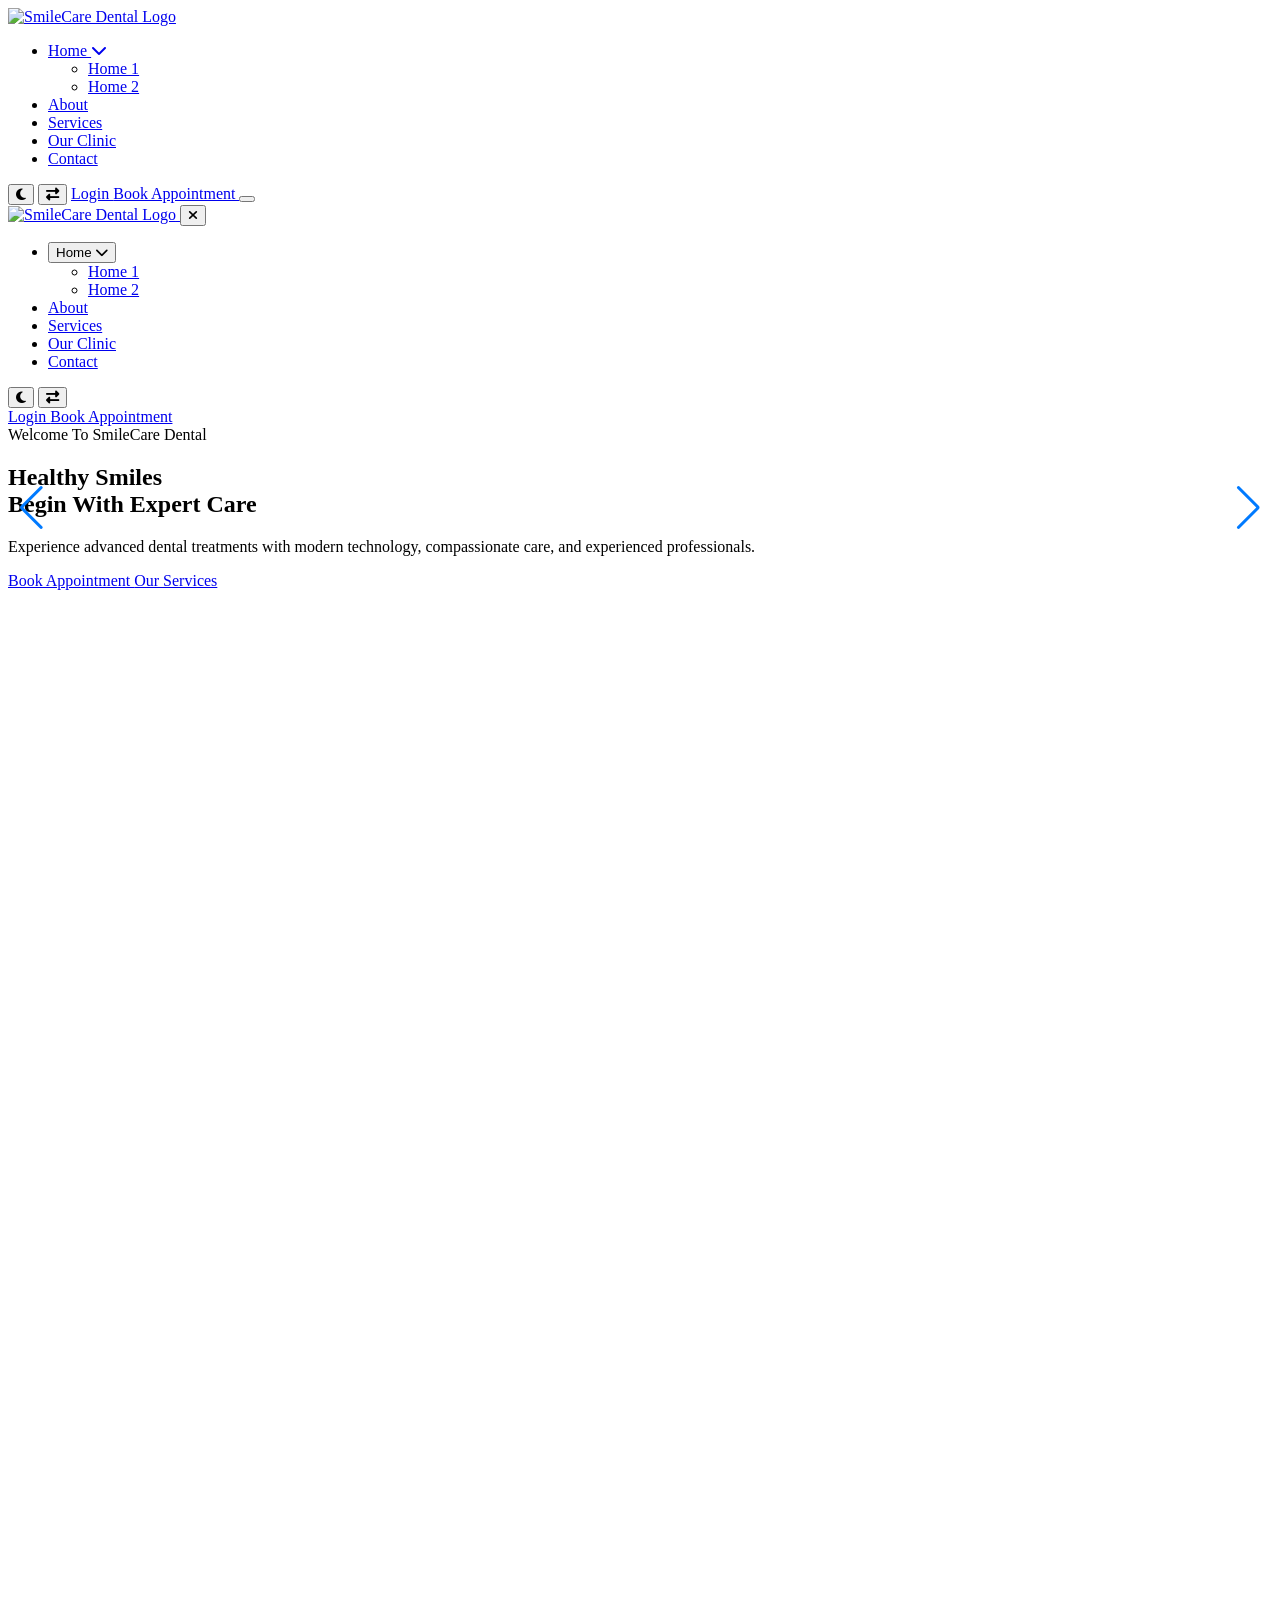
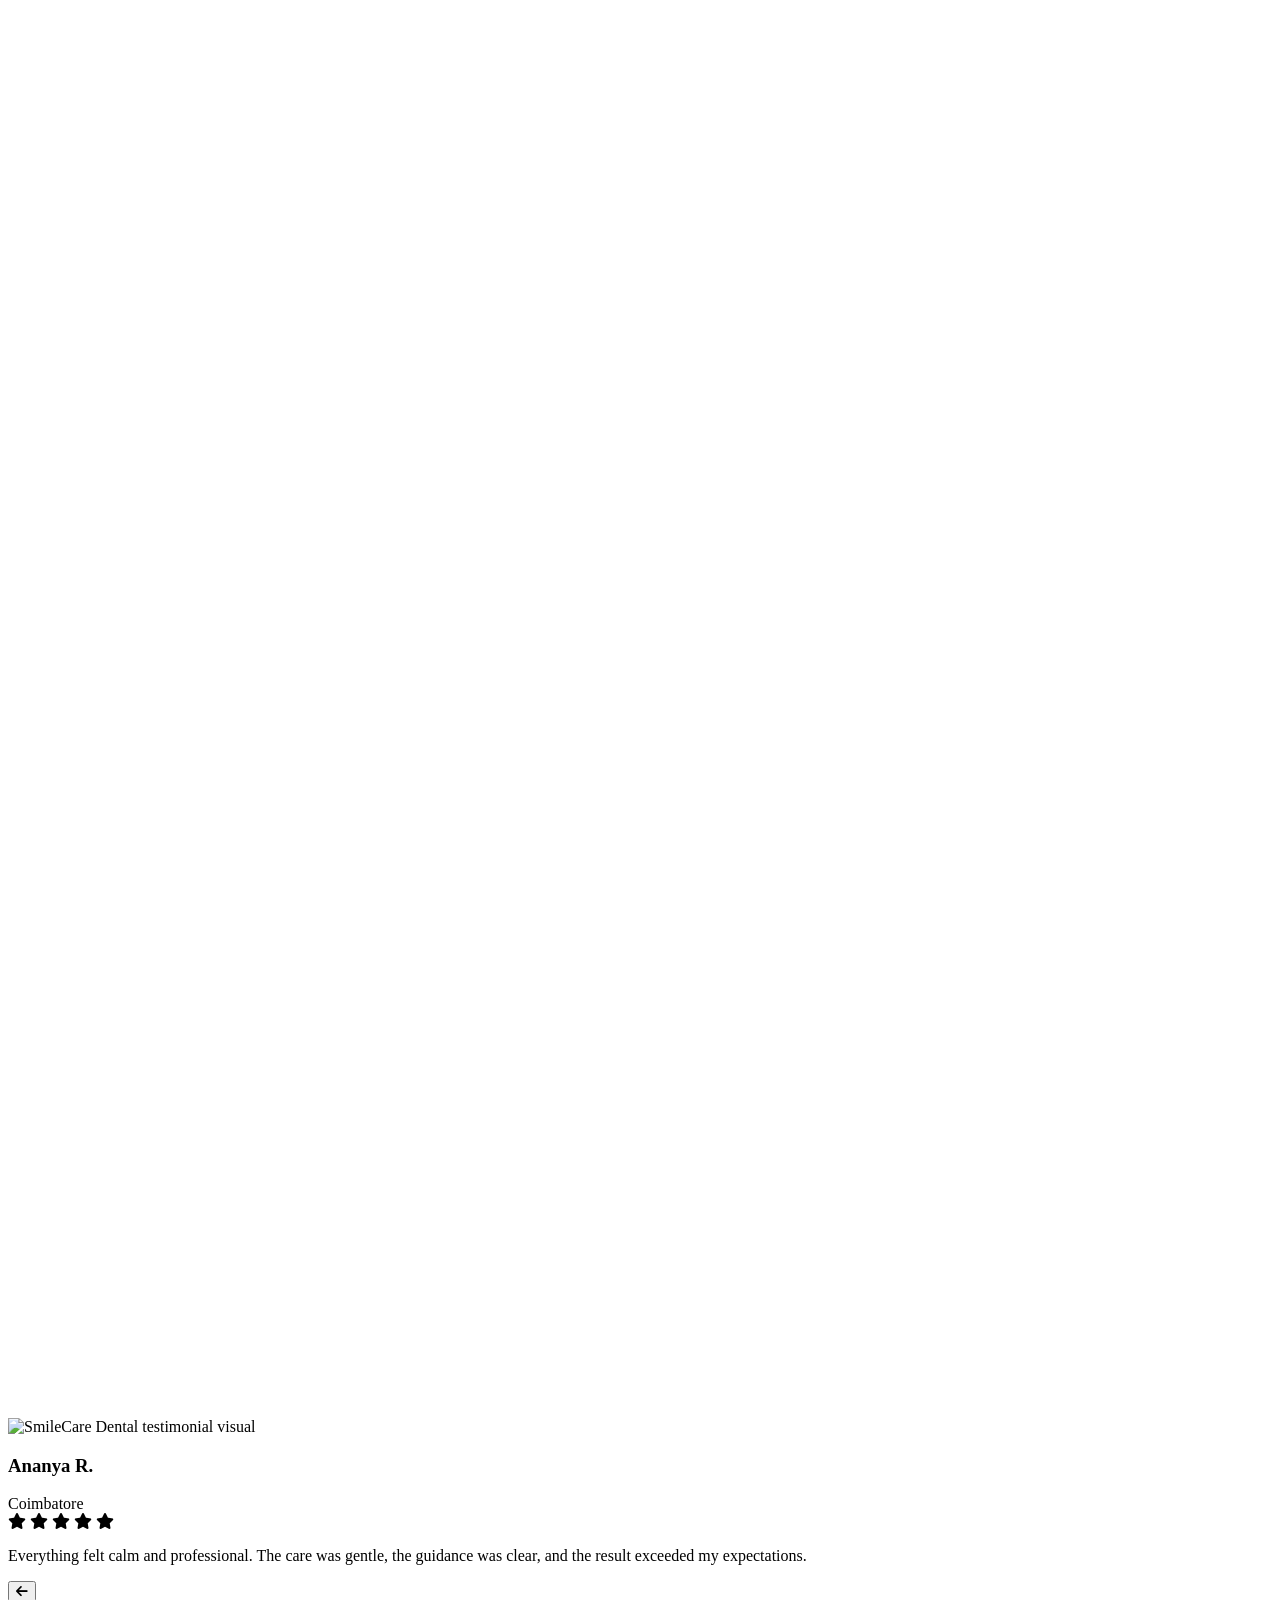
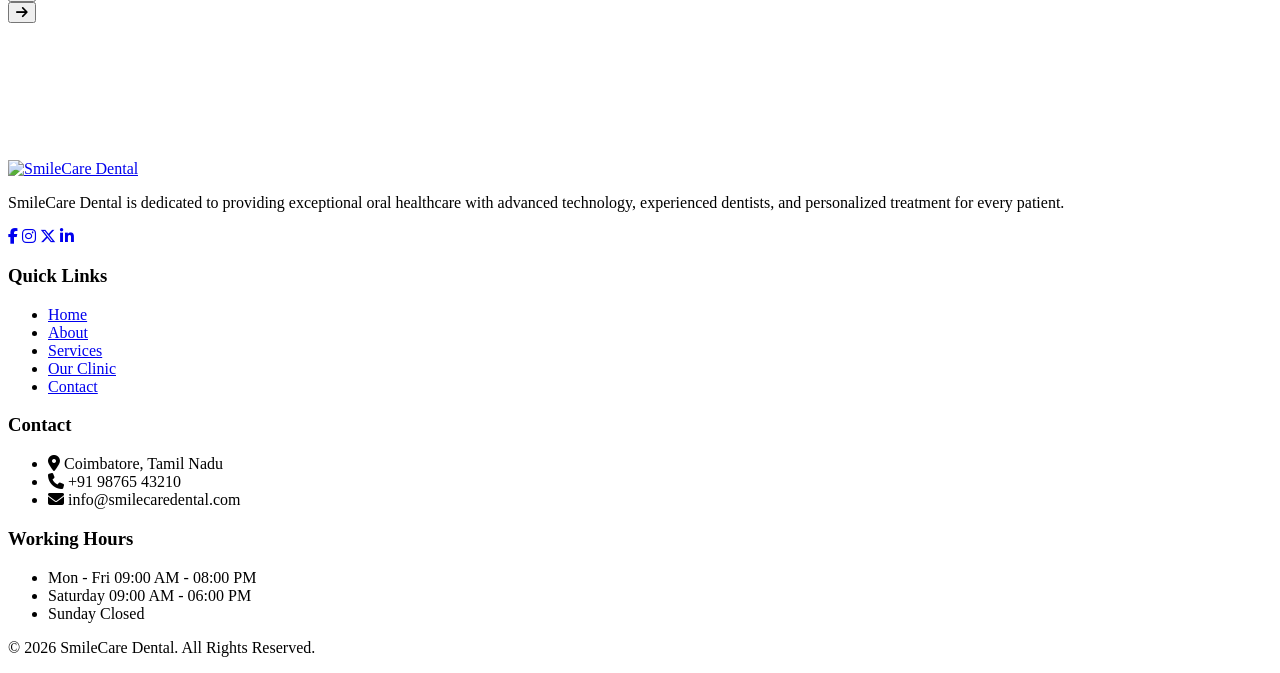
==== index.html @ a73e2ac1 "Add files via upload" ====
<!DOCTYPE html>
<html lang="en" dir="ltr">

<head>

    <!-- Meta -->
    <meta charset="UTF-8">
    <meta name="viewport" content="width=device-width, initial-scale=1.0">

    <!-- Title -->
    <title>SmileCare Dental</title>

    <!-- SEO -->
    <meta name="description"
        content="SmileCare Dental provides professional dental care including cleaning, fillings, braces, implants, teeth whitening and complete oral healthcare.">

    <meta name="keywords"
        content="Dental Clinic, Dentist, Teeth Whitening, Braces, Dental Implants, Root Canal, SmileCare Dental">

    <meta name="author" content="SmileCare Dental">

    <!-- Favicon -->
    <link rel="shortcut icon" href="images/favicon.png" type="image/png">

    <!-- Google Fonts -->
    <link rel="preconnect" href="https://fonts.googleapis.com">

    <link rel="preconnect" href="https://fonts.gstatic.com" crossorigin>

    <link
        href="https://fonts.googleapis.com/css2?family=Manrope:wght@400;500;600;700;800&family=Source+Sans+3:wght@400;500;600;700&display=swap"
        rel="stylesheet">

    <!-- Font Awesome -->

    <link rel="stylesheet" href="https://cdnjs.cloudflare.com/ajax/libs/font-awesome/6.7.2/css/all.min.css">

    <!-- AOS Animation -->

    <link rel="stylesheet" href="https://unpkg.com/aos@2.3.4/dist/aos.css">

    <link rel="stylesheet" href="https://cdn.jsdelivr.net/npm/swiper@11/swiper-bundle.min.css">

    <!-- CSS -->

    <link rel="stylesheet" href="css/style.css">

</head>

<body>

    <!--==============================
    Header Start
===============================-->

    <header class="header" id="header">

        <div class="container">

            <nav class="navbar">

                <!--========== Logo ==========-->

                <a href="index.html" class="logo">

                    <img src="images/logo.png" alt="SmileCare Dental Logo">

                </a>

                <!--========== Desktop Menu ==========-->

                <ul class="nav-menu">

                    <li class="nav-item dropdown">

                        <a href="#">
                            Home
                            <i class="fa-solid fa-chevron-down"></i>
                        </a>

                        <ul class="dropdown-menu">

                            <li>
                                <a href="index.html">Home 1</a>
                            </li>

                            <li>
                                <a href="home-2.html">Home 2</a>
                            </li>

                        </ul>

                    </li>

                    <li class="nav-item">
                        <a href="about.html">About</a>
                    </li>

                    <li class="nav-item">
                        <a href="services.html">Services</a>
                    </li>

                    <li class="nav-item">
                        <a href="our-clinic.html">Our Clinic</a>
                    </li>

                    <li class="nav-item">
                        <a href="contact.html">Contact</a>
                    </li>

                </ul>

                <!--========== Right Side ==========-->

                <div class="nav-right">

                    <!-- Dark Mode -->

                    <button class="nav-icon-btn" id="theme-toggle">

                        <i class="fa-solid fa-moon"></i>

                    </button>

                    <!-- RTL -->

                    <button class="nav-icon-btn" id="rtl-toggle">

                        <i class="fa-solid fa-right-left"></i>

                    </button>

                    <!-- Login -->

                    <a href="login.html" class="login-btn">

                        Login

                    </a>

                    <!-- CTA -->

                    <a href="book-appointment.html" class="appointment-btn">

                        Book Appointment

                    </a>

                    <!-- Mobile Toggle -->

                    <button class="menu-toggle" id="menu-toggle">

                        <span></span>
                        <span></span>
                        <span></span>

                    </button>

                </div>

            </nav>

        </div>

    </header>

    <!--==============================
    Mobile Sidebar
===============================-->

    <div class="mobile-overlay"></div>

    <div class="mobile-menu">

        <div class="mobile-header">

            <a href="index.html" class="mobile-logo">

                <img src="images/logo.png" alt="SmileCare Dental Logo">

            </a>

            <button class="close-menu">

                <i class="fa-solid fa-xmark"></i>

            </button>

        </div>

        <ul class="mobile-nav">

            <li class="mobile-dropdown">

                <button class="mobile-dropdown-btn">

                    Home

                    <i class="fa-solid fa-chevron-down"></i>

                </button>

                <ul class="mobile-submenu">

                    <li><a href="index.html">Home 1</a></li>

                    <li><a href="home-2.html">Home 2</a></li>

                </ul>

            </li>

            <li>

                <a href="about.html">

                    About

                </a>

            </li>

            <li>

                <a href="services.html">

                    Services

                </a>

            </li>

            <li>

                <a href="our-clinic.html">

                    Our Clinic

                </a>

            </li>

            <li>

                <a href="contact.html">

                    Contact

                </a>

            </li>

        </ul>

        <div class="mobile-toggles">

            <button class="nav-icon-btn" id="mobile-theme-toggle" type="button" aria-label="Toggle dark mode">
                <i class="fa-solid fa-moon"></i>
            </button>

            <button class="nav-icon-btn" id="mobile-rtl-toggle" type="button" aria-label="Toggle RTL mode">
                <i class="fa-solid fa-right-left"></i>
            </button>

        </div>

        <div class="mobile-buttons">

            <a href="login.html" class="mobile-login">

                Login

            </a>

            <a href="#" class="mobile-book">

                Book Appointment

            </a>

        </div>

    </div>

    <section class="hero">

        <div class="swiper hero-slider">

            <div class="swiper-wrapper">

                <!-- Slide 1 -->
                <div class="swiper-slide hero-slide">

                    <div class="hero-bg" style="background-image: url('images/hero-1.jpg');"></div>

                    <div class="container">

                        <div class="hero-content">

                            <span>Welcome To SmileCare Dental</span>

                            <h1>
                                Healthy Smiles <br>
                                Begin With Expert Care
                            </h1>

                            <p>
                                Experience advanced dental treatments with modern technology,
                                compassionate care, and experienced professionals.
                            </p>

                            <div class="hero-btns">

                                <a href="book-appointment.html" class="btn-primary">
                                    Book Appointment
                                </a>

                                <a href="services.html" class="btn-secondary">
                                    Our Services
                                </a>

                            </div>

                        </div>

                    </div>

                </div>

                <!-- Slide 2 -->
                <div class="swiper-slide hero-slide">

                    <div class="hero-bg" style="background-image: url('images/hero-2.jpg');"></div>

                    <div class="container">

                        <div class="hero-content">

                            <span>Professional Dental Solutions</span>

                            <h1>
                                Your Smile <br>
                                Our Priority
                            </h1>

                            <p>
                                Personalized dental care for children and adults with
                                world-class facilities.
                            </p>

                            <div class="hero-btns">

                                <a href="book-appointment.html" class="btn-primary">
                                    Book Appointment
                                </a>

                                <a href="#" class="btn-secondary">
                                    Learn More
                                </a>

                            </div>

                        </div>

                    </div>

                </div>

                <!-- Slide 3 -->
                <div class="swiper-slide hero-slide">

                    <div class="hero-bg" style="background-image: url('images/hero-3.jpg');"></div>

                    <div class="container">

                        <div class="hero-content">

                            <span>Modern Technology</span>

                            <h1>
                                Beautiful Smiles <br>
                                For Every Family
                            </h1>

                            <p>
                                Complete dental care with advanced equipment and friendly
                                specialists you can trust.
                            </p>

                            <div class="hero-btns">

                                <a href="#" class="btn-primary">
                                    Get Started
                                </a>

                                <a href="contact.html" class="btn-secondary">
                                    Contact Us
                                </a>

                            </div>

                        </div>

                    </div>

                </div>

            </div>

            <div class="swiper-button-prev"></div>
            <div class="swiper-button-next"></div>

        </div>

    </section>

    <!--==============================
    About SmileCare
===============================-->

    <section class="home-section about-section">

        <div class="container">

            <div class="about-grid">

                <div class="about-visual" data-aos="fade-right">

                    <div class="about-placeholder">

                        <img src="images/about-overview.jpg" alt="SmileCare Dental overview">

                    </div>

                </div>

                <div class="about-content" data-aos="fade-left">

                    <span class="section-kicker">About SmileCare</span>

                    <h2>Classic Dental Care with a Modern, Gentle Approach</h2>

                    <p class="section-description">
                        We deliver premium dentistry with calm guidance, thoughtful treatments, and a patient-first
                        experience designed to feel reassuring from the first visit.
                    </p>

                    <div class="about-feature-grid">

                        <article class="mini-feature-card">

                            <div class="mini-feature-icon">
                                <i class="fa-solid fa-heart-pulse"></i>
                            </div>

                            <div>
                                <h3>Our Mission</h3>
                                <p>Protect every smile with honest care and modern treatment planning.</p>
                            </div>

                        </article>

                        <article class="mini-feature-card">

                            <div class="mini-feature-icon">
                                <i class="fa-solid fa-eye"></i>
                            </div>

                            <div>
                                <h3>Our Vision</h3>
                                <p>Set a classic standard for premium dental care in every visit.</p>
                            </div>

                        </article>

                    </div>

                    <a href="about.html" class="btn-primary about-btn">Learn More</a>

                </div>

            </div>

        </div>

    </section>

    <!--==============================
    Our Dental Services
===============================-->

    <section class="home-section services-section">

        <div class="container">

            <div class="section-header" data-aos="fade-up">

                <span class="section-kicker">Our Dental Services</span>

                <h2>Comprehensive Care for Every Smile</h2>

                <p class="section-description">
                    From preventive checkups to advanced restorative and cosmetic treatments, our services are
                    designed to keep your smile healthy, comfortable, and confident.
                </p>

            </div>

            <div class="services-grid">

                <article class="service-card" data-aos="fade-up">

                    <div class="service-icon">
                        <i class="fa-solid fa-broom"></i>
                    </div>

                    <h3>Preventive Care</h3>

                    <p>Routine cleanings, exams, and early guidance to protect long-term oral health.</p>

                    <a href="services.html" class="service-link">Learn More</a>

                </article>

                <article class="service-card" data-aos="fade-up" data-aos-delay="100">

                    <div class="service-icon">
                        <i class="fa-solid fa-face-smile"></i>
                    </div>

                    <h3>Cosmetic Dentistry</h3>

                    <p>Refined whitening, contouring, and smile enhancements for a polished look.</p>

                    <a href="services.html" class="service-link">Learn More</a>

                </article>

                <article class="service-card" data-aos="fade-up" data-aos-delay="200">

                    <div class="service-icon">
                        <i class="fa-solid fa-teeth"></i>
                    </div>

                    <h3>Orthodontics</h3>

                    <p>Comfortable alignment solutions that help create a balanced, confident smile.</p>

                    <a href="services.html" class="service-link">Learn More</a>

                </article>

                <article class="service-card" data-aos="fade-up">

                    <div class="service-icon">
                        <i class="fa-solid fa-screwdriver-wrench"></i>
                    </div>

                    <h3>Restorative Care</h3>

                    <p>High-quality fillings, crowns, and repairs that restore comfort and function.</p>

                    <a href="services.html" class="service-link">Learn More</a>

                </article>

                <article class="service-card" data-aos="fade-up" data-aos-delay="100">

                    <div class="service-icon">
                        <i class="fa-solid fa-child"></i>
                    </div>

                    <h3>Pediatric Dentistry</h3>

                    <p>Gentle treatments and guidance tailored for growing smiles and young patients.</p>

                    <a href="services.html" class="service-link">Learn More</a>

                </article>

                <article class="service-card" data-aos="fade-up" data-aos-delay="200">

                    <div class="service-icon">
                        <i class="fa-solid fa-tooth"></i>
                    </div>

                    <h3>Oral Surgery</h3>

                    <p>Carefully planned surgical procedures delivered with precision and comfort.</p>

                    <a href="services.html" class="service-link">Learn More</a>

                </article>

            </div>

        </div>

    </section>

    <!--==============================
    Before & After Gallery
===============================-->

    <section class="home-section gallery-section">

        <div class="container">

            <div class="section-header" data-aos="fade-up">

                <span class="section-kicker">Before & After Gallery</span>

                <h2>Subtle Transformations with a Clean Finish</h2>

                <p class="section-description">
                    A simple gallery layout reserved for your future patient imagery, designed to stay refined and
                    organized on every screen.
                </p>

            </div>

            <div class="gallery-split-grid">

                <article class="gallery-split-card" data-aos="fade-up">

                    <div class="gallery-split-panel">
                        <img src="images/gallery-before-1.jpg" alt="Before treatment smile result">
                        <span class="gallery-split-label">Before</span>
                    </div>

                    <div class="gallery-split-panel">
                        <img src="images/gallery-after-1.jpg" alt="After treatment smile result">
                        <span class="gallery-split-label">After</span>
                    </div>

                </article>

                <article class="gallery-split-card" data-aos="fade-up" data-aos-delay="100">

                    <div class="gallery-split-panel">
                        <img src="images/gallery-before-2.jpg" alt="Before treatment smile result">
                        <span class="gallery-split-label">Before</span>
                    </div>

                    <div class="gallery-split-panel">
                        <img src="images/gallery-after-2.jpg" alt="After treatment smile result">
                        <span class="gallery-split-label">After</span>
                    </div>

                </article>

            </div>

            <div class="section-action" data-aos="fade-up">
                <a href="#" class="btn-secondary">View Gallery</a>
            </div>

        </div>

    </section>


    <!--==============================
    Why Choose SmileCare
===============================-->

    <section class="home-section choose-section">

        <div class="container">

            <div class="section-header" data-aos="fade-up">

                <span class="section-kicker">Why Choose SmileCare</span>

                <h2>The Right Balance of Comfort, Quality, and Trust</h2>

                <p class="section-description">
                    We focus on thoughtful care, dependable results, and an atmosphere that feels calm, premium, and
                    easy to return to.
                </p>

            </div>

            <div class="choose-grid">

                <article class="choose-card" data-aos="fade-up">

                    <div class="choose-icon">
                        <i class="fa-solid fa-user-doctor"></i>
                    </div>

                    <h3>Experienced Dentists</h3>

                    <p>Skilled specialists who plan treatment with precision and a steady hand.</p>

                </article>

                <article class="choose-card" data-aos="fade-up" data-aos-delay="100">

                    <div class="choose-icon">
                        <i class="fa-solid fa-shield-heart"></i>
                    </div>

                    <h3>Gentle Experience</h3>

                    <p>Care focused on comfort, clear communication, and reduced treatment stress.</p>

                </article>

                <article class="choose-card" data-aos="fade-up" data-aos-delay="200">

                    <div class="choose-icon">
                        <i class="fa-solid fa-microchip"></i>
                    </div>

                    <h3>Modern Technology</h3>

                    <p>Reliable tools and diagnostics that support accurate, efficient treatment.</p>

                </article>

                <article class="choose-card" data-aos="fade-up" data-aos-delay="300">

                    <div class="choose-icon">
                        <i class="fa-solid fa-user-check"></i>
                    </div>

                    <h3>Personalized Care</h3>

                    <p>Treatment recommendations tailored to each patient's needs and goals.</p>

                </article>

            </div>

        </div>

    </section>

    <!--==============================
    Fun Facts
===============================-->

    <section class="home-section facts-section">

        <div class="container">

            <div class="section-header" data-aos="fade-up">

                <span class="section-kicker">Fun Facts</span>

                <h2>Confidence Built on Real Results</h2>

                <p class="section-description">
                    A few meaningful numbers that reflect the steady care, trusted outcomes, and patient confidence
                    behind SmileCare Dental.
                </p>

            </div>

            <div class="facts-grid">

                <article class="fact-card" data-aos="fade-up">

                    <div class="fact-icon">
                        <i class="fa-solid fa-award"></i>
                    </div>

                    <strong class="fact-number" data-count="15" data-suffix="+">0</strong>

                    <span class="fact-label">Years of Experience</span>

                </article>

                <article class="fact-card" data-aos="fade-up" data-aos-delay="100">

                    <div class="fact-icon">
                        <i class="fa-solid fa-face-smile"></i>
                    </div>

                    <strong class="fact-number" data-count="5000" data-suffix="+">0</strong>

                    <span class="fact-label">Happy Smiles</span>

                </article>

                <article class="fact-card" data-aos="fade-up" data-aos-delay="200">

                    <div class="fact-icon">
                        <i class="fa-solid fa-user-doctor"></i>
                    </div>

                    <strong class="fact-number" data-count="12" data-suffix="+">0</strong>

                    <span class="fact-label">Dental Specialists</span>

                </article>

                <article class="fact-card" data-aos="fade-up" data-aos-delay="300">

                    <div class="fact-icon">
                        <i class="fa-solid fa-thumbs-up"></i>
                    </div>

                    <strong class="fact-number" data-count="98" data-suffix="%">0</strong>

                    <span class="fact-label">Patient Satisfaction</span>

                </article>

            </div>

        </div>

    </section>


    <!--==============================
    Patient Testimonials
===============================-->

    <section class="home-section testimonial-section">

        <div class="container">

            <div class="section-header" data-aos="fade-up">

                <span class="section-kicker">Patient Testimonials</span>

                <h2>Warm Words from the People We Care For</h2>

                <p class="section-description">
                    A premium carousel for patient stories, built to feel smooth, elegant, and easy to browse on any
                    device.
                </p>

            </div>

            <div class="testimonial-shell">

                <div class="swiper testimonial-swiper">

                    <div class="swiper-wrapper">

                        <div class="swiper-slide">

                            <article class="testimonial-card">

                                <div class="testimonial-head">

                                    <div class="testimonial-avatar">
                                        <img src="images/testi-1.jpg" alt="SmileCare Dental testimonial visual">
                                    </div>

                                    <div>
                                        <h3>Ananya R.</h3>
                                        <span>Coimbatore</span>
                                    </div>

                                </div>

                                <div class="testimonial-rating" aria-label="5 out of 5 stars">
                                    <i class="fa-solid fa-star"></i>
                                    <i class="fa-solid fa-star"></i>
                                    <i class="fa-solid fa-star"></i>
                                    <i class="fa-solid fa-star"></i>
                                    <i class="fa-solid fa-star"></i>
                                </div>

                                <p>
                                    Everything felt calm and professional. The care was gentle, the guidance was
                                    clear, and the result exceeded my expectations.
                                </p>

                            </article>

                        </div>

                        <div class="swiper-slide">

                            <article class="testimonial-card">

                                <div class="testimonial-head">

                                    <div class="testimonial-avatar">
                                        <img src="images/testi-2.jpg" alt="SmileCare Dental testimonial visual">
                                    </div>

                                    <div>
                                        <h3>Rahul K.</h3>
                                        <span>Pollachi</span>
                                    </div>

                                </div>

                                <div class="testimonial-rating" aria-label="5 out of 5 stars">
                                    <i class="fa-solid fa-star"></i>
                                    <i class="fa-solid fa-star"></i>
                                    <i class="fa-solid fa-star"></i>
                                    <i class="fa-solid fa-star"></i>
                                    <i class="fa-solid fa-star"></i>
                                </div>

                                <p>
                                    A very polished clinic experience. The team explained every step and made the
                                    treatment feel easy to trust.
                                </p>

                            </article>

                        </div>

                        <div class="swiper-slide">

                            <article class="testimonial-card">

                                <div class="testimonial-head">

                                    <div class="testimonial-avatar">
                                        <img src="images/testi-3.jpg" alt="SmileCare Dental testimonial visual">
                                    </div>

                                    <div>
                                        <h3>Meera S.</h3>
                                        <span>Madurai</span>
                                    </div>

                                </div>

                                <div class="testimonial-rating" aria-label="5 out of 5 stars">
                                    <i class="fa-solid fa-star"></i>
                                    <i class="fa-solid fa-star"></i>
                                    <i class="fa-solid fa-star"></i>
                                    <i class="fa-solid fa-star"></i>
                                    <i class="fa-solid fa-star"></i>
                                </div>

                                <p>
                                    Friendly, organized, and very reassuring. I appreciated the balanced approach to
                                    treatment and comfort.
                                </p>

                            </article>

                        </div>

                        <div class="swiper-slide">

                            <article class="testimonial-card">

                                <div class="testimonial-head">

                                    <div class="testimonial-avatar">
                                        <img src="images/testi-4.jpg" alt="SmileCare Dental testimonial visual">
                                    </div>

                                    <div>
                                        <h3>Vikram P.</h3>
                                        <span>Salem</span>
                                    </div>

                                </div>

                                <div class="testimonial-rating" aria-label="5 out of 5 stars">
                                    <i class="fa-solid fa-star"></i>
                                    <i class="fa-solid fa-star"></i>
                                    <i class="fa-solid fa-star"></i>
                                    <i class="fa-solid fa-star"></i>
                                    <i class="fa-solid fa-star"></i>
                                </div>

                                <p>
                                    The clinic felt premium without being intimidating. Clean design, steady care, and
                                    thoughtful service throughout.
                                </p>

                            </article>

                        </div>

                    </div>

                </div>

                <div class="testimonial-controls">
                    <button class="testimonial-prev" type="button" aria-label="Previous testimonial">
                        <i class="fa-solid fa-arrow-left"></i>
                    </button>

                    <div class="testimonial-pagination"></div>

                    <button class="testimonial-next" type="button" aria-label="Next testimonial">
                        <i class="fa-solid fa-arrow-right"></i>
                    </button>
                </div>

            </div>

        </div>

    </section>

    <!--==============================
    Call To Action
===============================-->

    <section class="home-section cta-section">

        <div class="container">

            <div class="cta-panel" data-aos="zoom-in">

                <div class="cta-content">

                    <span class="section-kicker">Call To Action</span>

                    <h2>Ready for a More Confident Smile?</h2>

                    <p class="section-description">
                        Book a visit with SmileCare Dental and enjoy premium care, clear guidance, and a calm treatment
                        experience from start to finish.
                    </p>

                </div>

                <a href="book-appointment.html" class="btn-primary cta-btn">Book Appointment</a>

            </div>

        </div>

    </section>

    <footer class="footer">

        <div class="container">

            <div class="footer-wrapper">

                <!-- Footer About -->

                <div class="footer-about">

                    <a href="index.html" class="footer-logo">
                        <img src="images/logo.png" alt="SmileCare Dental">
                    </a>

                    <p>
                        SmileCare Dental is dedicated to providing exceptional oral healthcare with advanced technology,
                        experienced dentists, and personalized treatment for every patient.
                    </p>

                    <div class="footer-social">

                        <a href="#"><i class="fab fa-facebook-f"></i></a>

                        <a href="#"><i class="fab fa-instagram"></i></a>

                        <a href="#"><i class="fab fa-x-twitter"></i></a>

                        <a href="#"><i class="fab fa-linkedin-in"></i></a>

                    </div>

                </div>

                <!-- Quick Links -->

                <div class="footer-links">

                    <h3>Quick Links</h3>

                    <ul>

                        <li><a href="index.html">Home</a></li>

                        <li><a href="about.html">About</a></li>

                        <li><a href="services.html">Services</a></li>

                        <li><a href="our-clinic.html">Our Clinic</a></li>

                        <li><a href="contact.html">Contact</a></li>

                    </ul>

                </div>

                <!-- Contact -->

                <div class="footer-contact">

                    <h3>Contact</h3>

                    <ul>

                        <li>
                            <i class="fas fa-location-dot"></i>
                            Coimbatore, Tamil Nadu
                        </li>

                        <li>
                            <i class="fas fa-phone"></i>
                            +91 98765 43210
                        </li>

                        <li>
                            <i class="fas fa-envelope"></i>
                            info@smilecaredental.com
                        </li>

                    </ul>

                </div>

                <!-- Working Hours -->

                <div class="footer-hours">

                    <h3>Working Hours</h3>

                    <ul>

                        <li>Mon - Fri <span>09:00 AM - 08:00 PM</span></li>

                        <li>Saturday <span>09:00 AM - 06:00 PM</span></li>

                        <li>Sunday <span>Closed</span></li>

                    </ul>

                </div>

            </div>

            <div class="footer-bottom">

                <p>
                    © 2026 SmileCare Dental. All Rights Reserved.
                </p>

            </div>

        </div>

    </footer>


    <!-- JS -->

    <script src="https://unpkg.com/aos@2.3.4/dist/aos.js"></script>

    <script src="https://cdn.jsdelivr.net/npm/swiper@11/swiper-bundle.min.js"></script>

    <script src="js/main.js"></script>

</body>

</html>
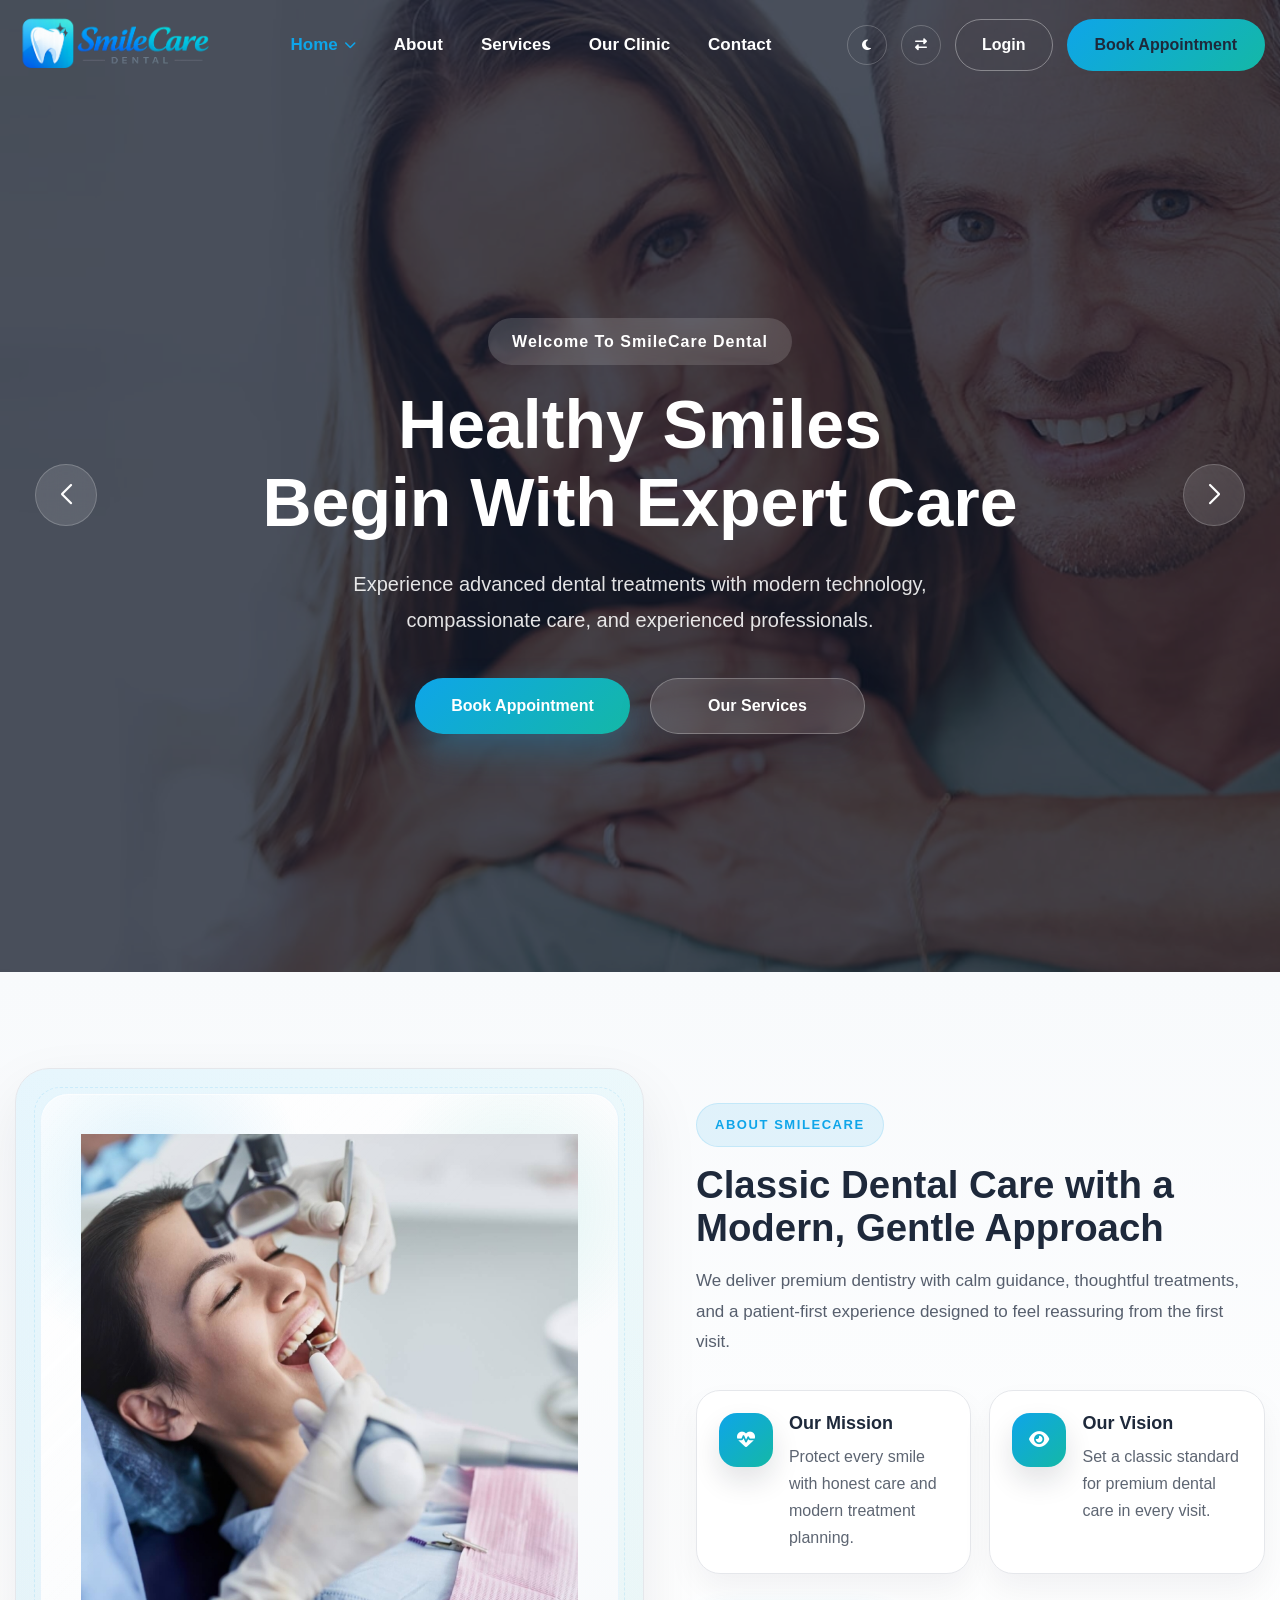
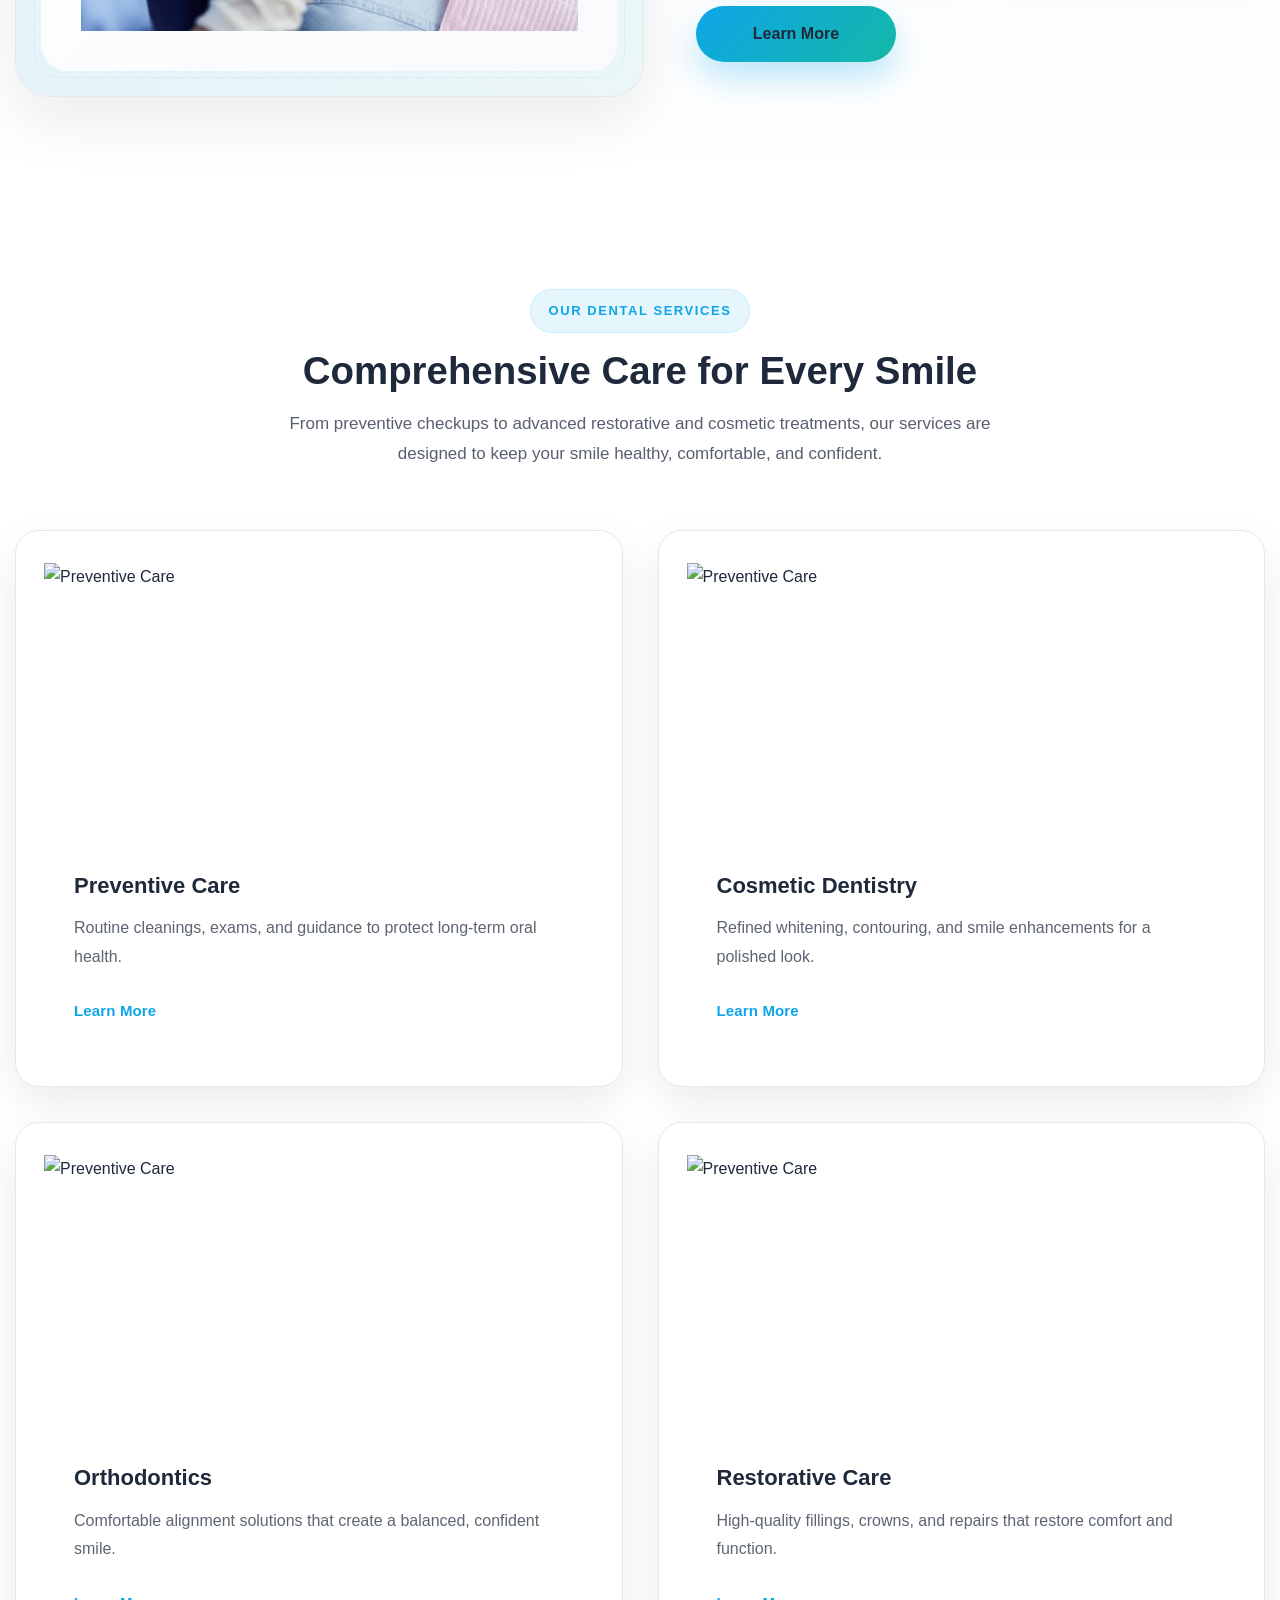
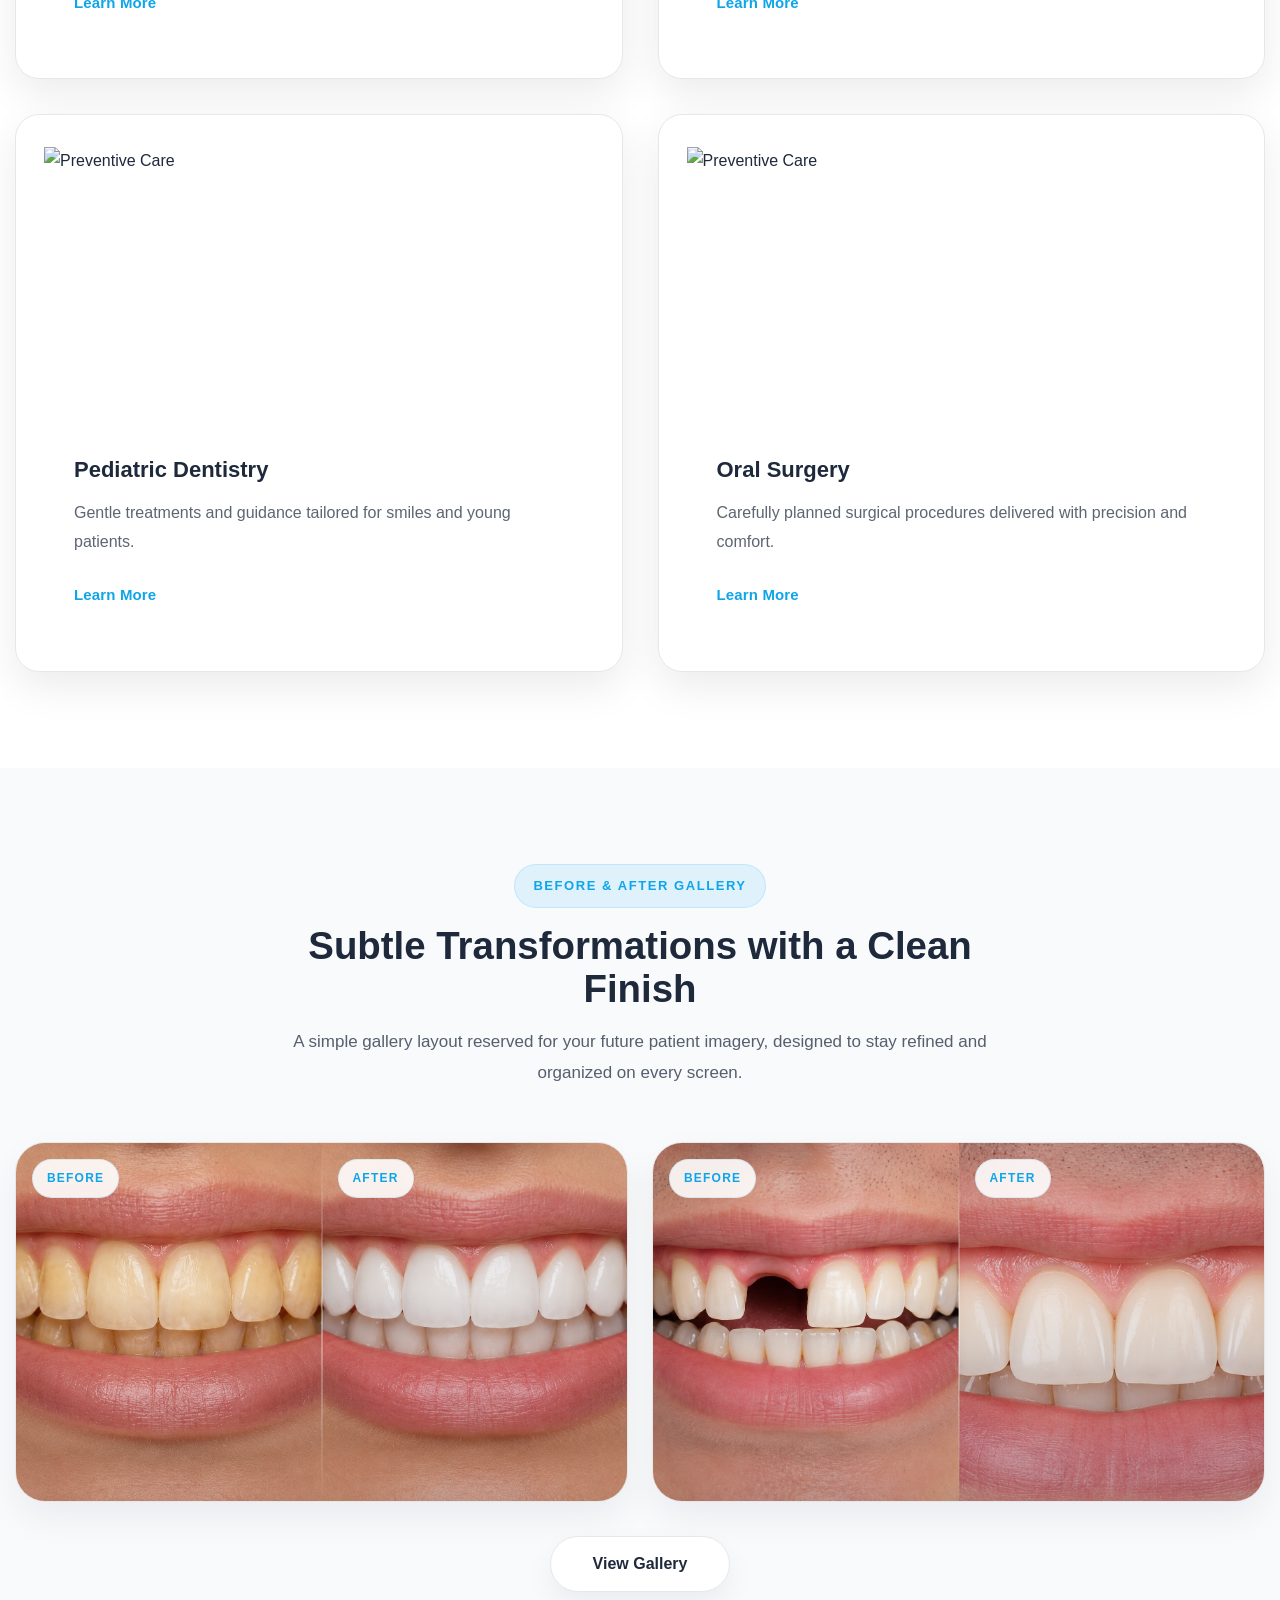
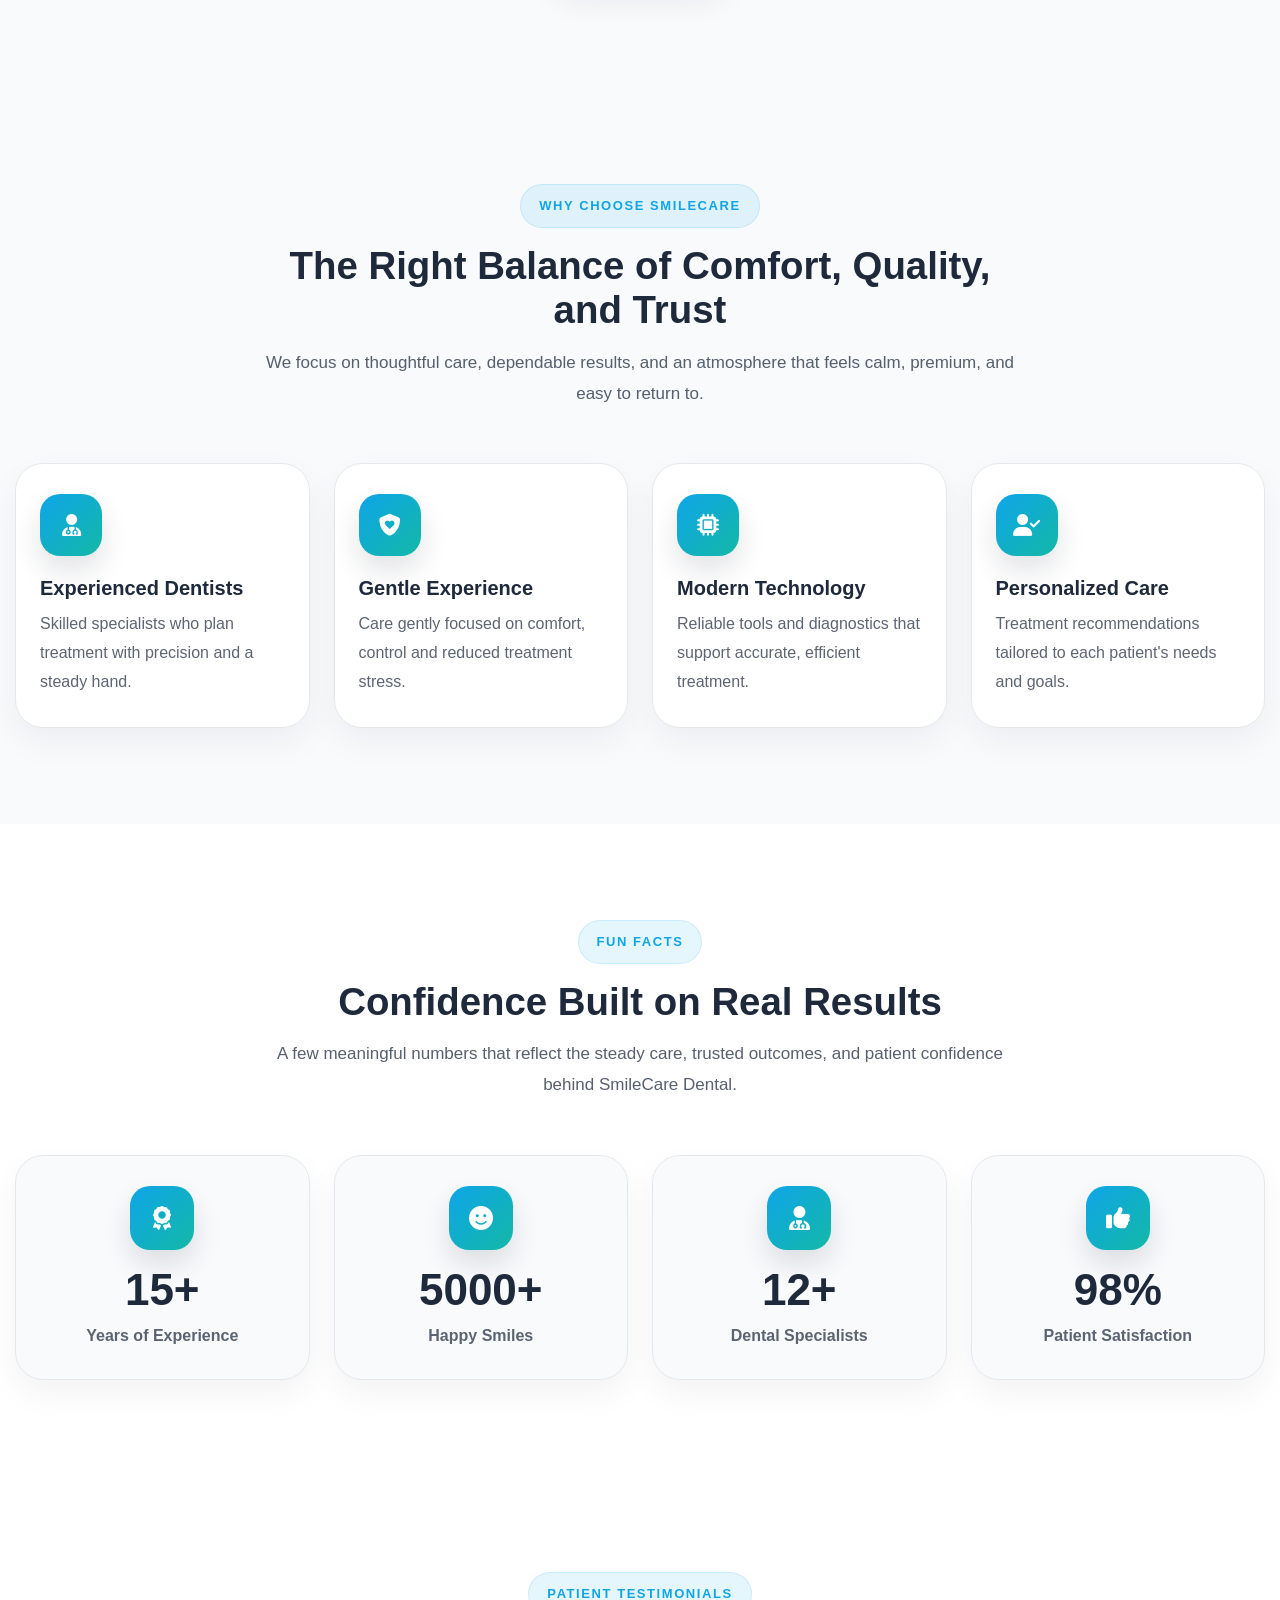
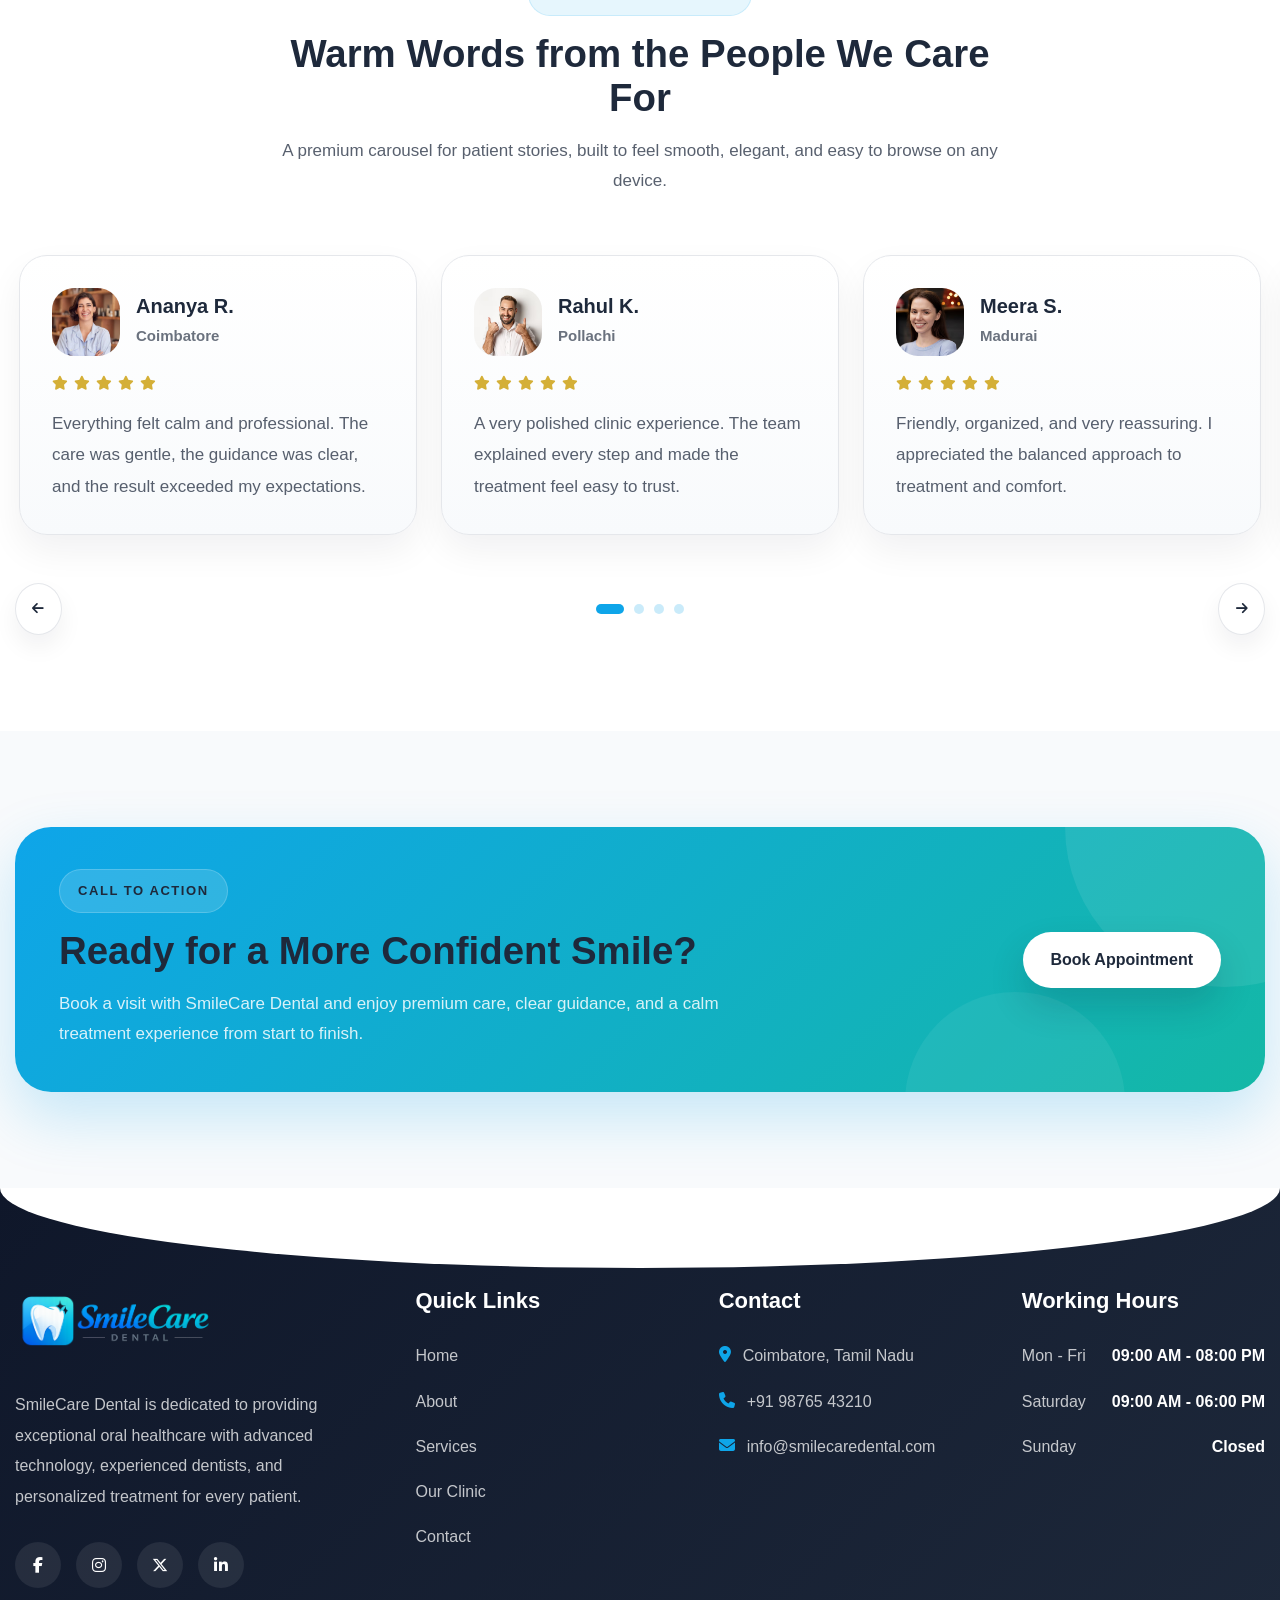
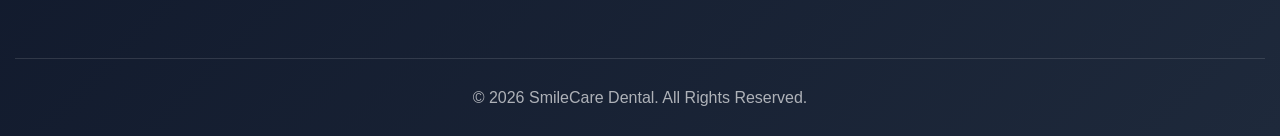
==== commit 92443044: "Add files via upload" ====
--- a/index.html
+++ b/index.html
@@ -272,7 +272,7 @@
 
             </a>
 
-            <a href="#" class="mobile-book">
+            <a href="book-appointment.html" class="mobile-book">
 
                 Book Appointment
 
@@ -510,85 +510,104 @@
 
                 <article class="service-card" data-aos="fade-up">
 
-                    <div class="service-icon">
-                        <i class="fa-solid fa-broom"></i>
-                    </div>
-
-                    <h3>Preventive Care</h3>
-
-                    <p>Routine cleanings, exams, and early guidance to protect long-term oral health.</p>
-
-                    <a href="services.html" class="service-link">Learn More</a>
+                    <div class="service-image">
+                        <img src="images/preventive-care.jpg" alt="Preventive Care">
+                    </div>
+
+                    <div class="service-content">
+
+                        <h3>Preventive Care</h3>
+
+                        <p>
+                            Routine cleanings, exams, and guidance to protect long-term oral health.
+                        </p>
+
+                        <a href="services.html" class="service-link">
+                            Learn More
+                        </a>
+
+                    </div>
 
                 </article>
 
                 <article class="service-card" data-aos="fade-up" data-aos-delay="100">
 
-                    <div class="service-icon">
-                        <i class="fa-solid fa-face-smile"></i>
-                    </div>
-
-                    <h3>Cosmetic Dentistry</h3>
-
-                    <p>Refined whitening, contouring, and smile enhancements for a polished look.</p>
-
-                    <a href="services.html" class="service-link">Learn More</a>
+                    <div class="service-image">
+                        <img src="images/cosmetic.jpg" alt="Preventive Care">
+                    </div>
+
+                    <div class="service-content">
+                        <h3>Cosmetic Dentistry</h3>
+
+                        <p>Refined whitening, contouring, and smile enhancements for a polished look.</p>
+
+                        <a href="services.html" class="service-link">Learn More</a>
+                    </div>
 
                 </article>
 
                 <article class="service-card" data-aos="fade-up" data-aos-delay="200">
 
-                    <div class="service-icon">
-                        <i class="fa-solid fa-teeth"></i>
-                    </div>
-
-                    <h3>Orthodontics</h3>
-
-                    <p>Comfortable alignment solutions that help create a balanced, confident smile.</p>
-
-                    <a href="services.html" class="service-link">Learn More</a>
+                    <div class="service-image">
+                        <img src="images/ortho.jpg" alt="Preventive Care">
+                    </div>
+
+                    <div class="service-content">
+                        <h3>Orthodontics</h3>
+
+                        <p>Comfortable alignment solutions that create a balanced, confident smile.</p>
+
+                        <a href="services.html" class="service-link">Learn More</a>
+
+                    </div>
 
                 </article>
 
                 <article class="service-card" data-aos="fade-up">
 
-                    <div class="service-icon">
-                        <i class="fa-solid fa-screwdriver-wrench"></i>
-                    </div>
-
-                    <h3>Restorative Care</h3>
-
-                    <p>High-quality fillings, crowns, and repairs that restore comfort and function.</p>
-
-                    <a href="services.html" class="service-link">Learn More</a>
+                    <div class="service-image">
+                        <img src="images/restorative.jpg" alt="Preventive Care">
+                    </div>
+
+                    <div class="service-content">
+                        <h3>Restorative Care</h3>
+
+                        <p>High-quality fillings, crowns, and repairs that restore comfort and function.</p>
+
+                        <a href="services.html" class="service-link">Learn More</a>
+                    </div>
 
                 </article>
 
                 <article class="service-card" data-aos="fade-up" data-aos-delay="100">
 
-                    <div class="service-icon">
-                        <i class="fa-solid fa-child"></i>
-                    </div>
-
-                    <h3>Pediatric Dentistry</h3>
-
-                    <p>Gentle treatments and guidance tailored for growing smiles and young patients.</p>
-
-                    <a href="services.html" class="service-link">Learn More</a>
+                    <div class="service-image">
+                        <img src="images/pediatric.jpg" alt="Preventive Care">
+                    </div>
+
+                    <div class="service-content">
+                        <h3>Pediatric Dentistry</h3>
+
+                        <p>Gentle treatments and guidance tailored for smiles and young patients.</p>
+
+                        <a href="services.html" class="service-link">Learn More</a>
+                    </div>
 
                 </article>
 
                 <article class="service-card" data-aos="fade-up" data-aos-delay="200">
 
-                    <div class="service-icon">
-                        <i class="fa-solid fa-tooth"></i>
-                    </div>
-
-                    <h3>Oral Surgery</h3>
-
-                    <p>Carefully planned surgical procedures delivered with precision and comfort.</p>
-
-                    <a href="services.html" class="service-link">Learn More</a>
+                    <div class="service-image">
+                        <img src="images/oral.jpg" alt="Preventive Care">
+                    </div>
+
+                    <div class="service-content">
+                        <h3>Oral Surgery</h3>
+
+                        <p>Carefully planned surgical procedures delivered with precision and comfort.</p>
+
+                        <a href="services.html" class="service-link">Learn More</a>
+                    </div>
 
                 </article>
 
@@ -703,7 +722,7 @@
 
                     <h3>Gentle Experience</h3>
 
-                    <p>Care focused on comfort, clear communication, and reduced treatment stress.</p>
+                    <p>Care gently focused on comfort, control and reduced treatment stress.</p>
 
                 </article>
 
@@ -1156,4 +1175,4 @@
 
 </body>
 
-</html>
+</html>
--- a/css/style.css
+++ b/css/style.css
@@ -0,0 +1,9076 @@
+/*==================================
+        GOOGLE FONTS
+==================================*/
+
+:root {
+
+    /*========== Theme Colors ==========*/
+
+    --primary-1: #0EA5E9;
+    --primary-2: #14B8A6;
+
+    --secondary-1: #F8FAFC;
+    --secondary-2: #E2E8F0;
+
+    --white: #FFFFFF;
+    --black: #1E293B;
+
+    --dark-bg: #0F172A;
+    --dark-card: #1E293B;
+    --dark-border: #334155;
+    --dark-text: #F8FAFC;
+
+    --border-color: #E5E7EB;
+    --surface: #FFFFFF;
+    --surface-2: #F8FAFC;
+    --surface-3: #F4F8FC;
+    --surface-elevated: #FFFFFF;
+    --surface-dark: #0F172A;
+    --surface-dark-2: #111827;
+    --surface-dark-3: #1E293B;
+    --surface-rgb: 255, 255, 255;
+    --surface-2-rgb: 248, 250, 252;
+    --surface-3-rgb: 244, 248, 252;
+    --surface-dark-3-rgb: 30, 41, 59;
+    --text-rgb: 30, 41, 59;
+    --text-muted-rgb: 100, 116, 139;
+    --text-subtle-rgb: 148, 163, 184;
+    --dark-text-rgb: 248, 250, 252;
+    --on-accent-rgb: 255, 255, 255;
+    --shadow-rgb: 15, 23, 42;
+    --overlay-rgb: 0, 0, 0;
+    --accent-soft: rgba(14, 165, 233, .10);
+    --accent-soft-strong: rgba(14, 165, 233, .14);
+    --accent-soft-hover: rgba(14, 165, 233, .18);
+    --accent-border: rgba(14, 165, 233, .14);
+    --accent-border-strong: rgba(14, 165, 233, .22);
+    --accent-text: #DFF7FF;
+    --warning: #D4AF37;
+    --rating: #D4AF37;
+    --success: var(--success);
+    --danger: var(--danger);
+    --info: var(--info);
+    --brand-google: var(--brand-google);
+    --brand-facebook: var(--brand-facebook);
+    --brand-apple: #111827;
+    --brand-x: #0F172A;
+    --accent-sky: var(--accent-sky);
+    --surface-border-soft: rgba(var(--shadow-rgb), .08);
+    --surface-border-strong: rgba(var(--shadow-rgb), .10);
+    --surface-border-light: rgba(var(--on-accent-rgb), .12);
+    --surface-border-heavy: rgba(var(--on-accent-rgb), .18);
+    --surface-shadow-sm: 0 10px 35px rgba(var(--shadow-rgb), .08);
+    --surface-shadow-md: 0 16px 34px rgba(var(--shadow-rgb), .12);
+    --surface-shadow-lg: 0 24px 60px rgba(var(--shadow-rgb), .10);
+
+    /*========== Typography ==========*/
+
+    --heading-font: "Manrope", sans-serif;
+    --body-font: "Source Sans 3", sans-serif;
+
+    /*========== Transition ==========*/
+
+    --transition: .3s ease;
+
+}
+
+
+/*==================================
+        RESET CSS
+==================================*/
+
+*,
+*::before,
+*::after {
+    margin: 0;
+    padding: 0;
+    box-sizing: border-box;
+}
+
+html {
+    scroll-behavior: smooth;
+    overflow-x: clip;
+}
+
+body {
+    font-family: var(--body-font);
+    font-size: 16px;
+    line-height: 1.7;
+    color: rgb(var(--text-rgb));
+    background: var(--surface);
+    overflow-x: hidden;
+}
+
+h1,
+h2,
+h3,
+h4,
+h5,
+h6 {
+    font-family: var(--heading-font);
+    font-weight: 700;
+    color: rgb(var(--text-rgb));
+    line-height: 1.2;
+}
+
+a {
+    text-decoration: none;
+    color: inherit;
+    transition: var(--transition);
+}
+
+ul,
+ol {
+    list-style: none;
+}
+
+img {
+    display: block;
+    max-width: 100%;
+}
+
+picture,
+video,
+svg,
+canvas {
+    display: block;
+    max-width: 100%;
+    height: auto;
+}
+
+iframe {
+    max-width: 100%;
+}
+
+button,
+input,
+textarea,
+select {
+    border: none;
+    outline: none;
+    font-family: inherit;
+}
+
+button {
+    cursor: pointer;
+}
+
+section {
+    padding: 100px 0;
+}
+
+.container {
+    max-width: 1320px;
+    width: 100%;
+    margin: auto;
+    padding: 0 15px;
+}
+
+/*==================================
+        COMMON
+==================================*/
+
+::selection {
+    background: var(--primary-1);
+    color: var(--white);
+}
+
+::-webkit-scrollbar {
+    width: 8px;
+}
+
+::-webkit-scrollbar-track {
+    background: var(--surface-2);
+}
+
+::-webkit-scrollbar-thumb {
+    background: var(--primary-1);
+    border-radius: 50px;
+}
+
+::-webkit-scrollbar-thumb:hover {
+    background: var(--primary-2);
+}
+
+/***********************************************Navbar*****************************************************/
+
+/*==================================
+        HEADER
+==================================*/
+
+.header {
+    position: fixed;
+    top: 0;
+    left: 0;
+    width: 100%;
+    z-index: 999;
+    background: transparent;
+    transition: all .4s ease;
+
+}
+
+.header:not(.active) {
+    background-color: transparent;
+    box-shadow: none;
+    backdrop-filter: none;
+    -webkit-backdrop-filter: none;
+}
+
+.header.active {
+    background: rgba(var(--surface-rgb), .98);
+    backdrop-filter: blur(18px);
+    -webkit-backdrop-filter: blur(18px);
+    box-shadow: var(--surface-shadow-sm);
+}
+
+.navbar {
+    display: flex;
+    align-items: center;
+    justify-content: space-between;
+    height: 90px;
+    background: transparent;
+    box-shadow: none;
+    transition: all .4s ease;
+
+}
+
+/*==================================
+        LOGO
+==================================*/
+
+.logo {
+    display: flex;
+    align-items: center;
+    margin-left: -60px;
+    flex: 0 0 auto;
+}
+
+.logo img {
+    width: 200px;
+    height: auto;
+    display: block;
+    object-fit: contain;
+    flex-shrink: 0;
+    transition: var(--transition);
+}
+
+.logo {
+    display: flex;
+    align-items: center;
+    gap: 14px;
+}
+
+@media (min-width:1200px) {
+
+    .logo {
+        margin-left: 0;
+    }
+
+}
+
+
+/*==================================
+        MENU
+==================================*/
+
+.nav-menu {
+    display: flex;
+    align-items: center;
+    gap: 38px;
+}
+
+.nav-item {
+    position: relative;
+}
+
+.nav-item>a {
+    color: var(--white);
+    font-size: 17px;
+    font-weight: 600;
+    display: flex;
+    align-items: center;
+    gap: 6px;
+    transition: .3s;
+}
+
+.header.active .nav-item>a {
+    color: var(--black);
+}
+
+.nav-item>a.active,
+.header.active .nav-item>a.active {
+    color: var(--primary-1);
+}
+
+.nav-item>a:hover {
+    color: var(--primary-1);
+}
+
+.header.active .nav-item>a:hover,
+.header.active .nav-item>a:focus-visible {
+    color: var(--primary-1);
+}
+
+.nav-item>a i {
+    font-size: 12px;
+}
+
+/*==================================
+        DROPDOWN
+==================================*/
+
+.dropdown-menu {
+    position: absolute;
+    top: 120%;
+    left: 0;
+    width: 220px;
+    background: var(--surface);
+    border-radius: 18px;
+    box-shadow: 0 20px 60px rgba(var(--shadow-rgb), .08);
+
+    opacity: 0;
+    visibility: hidden;
+    transform: translateY(15px);
+
+    transition: .35s ease;
+    overflow: hidden;
+
+    padding: 8px 0;
+}
+
+.dropdown:hover .dropdown-menu {
+    opacity: 1;
+    visibility: visible;
+    transform: translateY(0);
+}
+
+.dropdown-menu li {
+    margin: 0;
+    padding: 0;
+    line-height: 1;
+}
+
+.dropdown-menu li a {
+    display: block;
+    padding: 14px 22px;
+    font-size: 15px;
+    font-weight: 600;
+    color: var(--black);
+    transition: .3s;
+}
+
+.dropdown-menu li a:hover {
+    background: var(--primary-1);
+    color: var(--on-accent);
+    padding-left: 28px;
+}
+
+.dropdown-menu li a.active {
+    background: var(--accent-soft-strong);
+    color: var(--primary-1);
+}
+
+/*==================================
+        RIGHT
+==================================*/
+
+.nav-right {
+    display: flex;
+    align-items: center;
+    gap: 14px;
+}
+
+/*==================================
+        ICON BUTTON
+==================================*/
+
+.nav-icon-btn {
+    width: 40px;
+    height: 40px;
+    border-radius: 50%;
+    border: 1px solid var(--surface-border-light);
+
+    background: transparent;
+    color: var(--white);
+
+    display: flex;
+    align-items: center;
+    justify-content: center;
+
+    font-size: 12px;
+
+    transition: .35s;
+}
+
+.rtl-btn {
+    width: auto;
+    padding: 0 16px;
+    gap: 8px;
+    border-radius: 50px;
+}
+
+.header.active .nav-icon-btn {
+    color: var(--black);
+    border: 1px solid var(--border-color);
+}
+
+.nav-icon-btn:hover {
+    background: var(--primary-1);
+    color: var(--on-accent);
+    border-color: var(--primary-1);
+}
+
+/*==================================
+        LOGIN
+==================================*/
+
+.login-btn {
+    height: 52px;
+    padding: 0 26px;
+    border-radius: 999px;
+    border: 1.5px solid var(--primary-1);
+    background: transparent;
+    color: var(--primary-1);
+    font-size: 16px;
+    font-weight: 700;
+    display: inline-flex;
+    align-items: center;
+    justify-content: center;
+    transition: .35s ease;
+}
+
+.header.active .login-btn {
+    color: var(--primary-1);
+}
+
+.login-btn:hover {
+    background: var(--primary-1);
+    color: var(--on-accent);
+    border-color: var(--primary-1);
+    transform: translateY(-3px);
+    box-shadow: 0 14px 28px rgba(14, 165, 233, .22);
+}
+
+body.home-2-page .header .login-btn:hover,
+body.home-2-page .header .login-btn:focus-visible,
+body.home-2-page .header.active .login-btn:hover,
+body.home-2-page .header.active .login-btn:focus-visible {
+    color: var(--on-accent);
+}
+
+/*==================================
+        CTA
+==================================*/
+
+.appointment-btn {
+
+    height: 52px;
+    padding: 0 28px;
+
+    border-radius: 50px;
+
+    display: flex;
+    align-items: center;
+    justify-content: center;
+
+    background: linear-gradient(135deg,
+            var(--primary-1),
+            var(--primary-2));
+
+    color: var(--on-accent);
+    font-weight: 700;
+
+    transition: .35s;
+}
+
+.appointment-btn:hover {
+
+    transform: translateY(-4px);
+
+    box-shadow: 0 15px 35px rgba(14, 165, 233, .35);
+
+}
+
+/*==================================
+        TOGGLE
+==================================*/
+
+.menu-toggle {
+
+    width: 40px;
+    height: 40px;
+
+    display: none;
+
+    border-radius: 12px;
+
+    background: var(--surface);
+
+    flex-direction: column;
+
+    justify-content: center;
+
+    gap: 6px;
+
+}
+
+.menu-toggle span {
+
+    width: 20px;
+    height: 2px;
+
+    background: var(--surface-dark-2);
+
+    margin: auto;
+
+    transition: .35s;
+
+}
+
+/*==================================
+        OVERLAY
+==================================*/
+
+.mobile-overlay {
+
+    position: fixed;
+
+    inset: 0;
+
+    background: rgba(var(--overlay-rgb), .45);
+
+    opacity: 0;
+
+    visibility: hidden;
+
+    transition: .4s;
+
+    z-index: 998;
+
+}
+
+/*==================================
+        MOBILE MENU
+==================================*/
+
+.mobile-menu {
+
+    position: fixed;
+
+    top: 0;
+
+    right: -100%;
+
+    width: 340px;
+
+    max-width: 90%;
+
+    height: 100vh;
+
+    background: var(--surface);
+
+    z-index: 999;
+
+    transition: .45s;
+
+    overflow-y: auto;
+
+}
+
+.mobile-header {
+
+    display: flex;
+
+    justify-content: space-between;
+
+    align-items: center;
+
+    padding: 25px;
+
+    border-bottom: 1px solid var(--border-color);
+
+}
+
+.mobile-logo {
+    display: flex;
+    align-items: center;
+    flex: 0 1 auto;
+}
+
+.mobile-logo img {
+    width: clamp(120px, 38vw, 180px);
+    height: auto;
+    display: block;
+    object-fit: contain;
+}
+
+.close-menu {
+
+    width: 46px;
+    height: 46px;
+
+    border-radius: 12px;
+
+    background: var(--surface-2);
+
+    display: flex;
+
+    align-items: center;
+
+    justify-content: center;
+
+    font-size: 22px;
+
+}
+
+.mobile-nav {
+
+    padding: 30px 25px;
+
+}
+
+.mobile-nav>li {
+
+    border-bottom: 1px solid var(--border-color);
+
+}
+
+.mobile-nav a,
+
+.mobile-dropdown-btn {
+
+    width: 100%;
+
+    display: flex;
+
+    align-items: center;
+
+    justify-content: space-between;
+
+    padding: 18px 0;
+
+    font-size: 17px;
+
+    font-weight: 600;
+
+    background: none;
+
+}
+
+.mobile-nav a.active,
+.mobile-dropdown-btn.active {
+    color: var(--primary-1);
+}
+
+.mobile-submenu {
+
+    display: none;
+
+    padding-left: 18px;
+
+}
+
+.mobile-submenu li a {
+
+    padding: 12px 0;
+
+    font-size: 15px;
+
+}
+
+.mobile-toggles {
+    padding: 0 25px 25px;
+    align-items: center;
+    display: flex;
+    gap: 12px;
+    justify-content: flex-start;
+    flex-direction: row;
+}
+
+.mobile-menu .nav-icon-btn {
+    color: var(--black);
+    border-color: var(--border-color);
+    background: transparent;
+}
+
+.mobile-menu .nav-icon-btn:hover {
+    background: var(--primary-1);
+    color: var(--on-accent);
+    border-color: var(--primary-1);
+}
+
+.mobile-buttons {
+
+    padding: 25px;
+
+    display: flex;
+
+    flex-direction: column;
+
+    gap: 15px;
+
+}
+
+.mobile-login,
+
+.mobile-book {
+
+    height: 50px;
+
+    border-radius: 50px;
+
+    display: flex;
+
+    justify-content: center;
+
+    align-items: center;
+
+    font-weight: 700;
+
+}
+
+.mobile-login {
+
+    border: 1px solid var(--primary-1);
+
+    color: var(--primary-1);
+
+}
+
+.mobile-book {
+
+    background: linear-gradient(135deg,
+            var(--primary-1),
+            var(--primary-2));
+
+    color: var(--on-accent);
+
+}
+
+/*==================================
+        MOBILE RESPONSIVE
+==================================*/
+
+@media (max-width:991px) {
+
+    .nav-menu,
+    .login-btn,
+    .appointment-btn {
+        display: none;
+    }
+
+    .nav-right>.nav-icon-btn {
+        display: none;
+    }
+
+    .menu-toggle {
+        display: flex;
+    }
+
+    .logo img {
+        width: clamp(120px, 38vw, 190px);
+    }
+
+    .logo {
+        margin-left: 0;
+    }
+
+}
+
+@media (max-width:1199px) {
+
+    .logo {
+        margin-left: 0;
+    }
+
+    .logo img {
+        width: clamp(128px, 18vw, 190px);
+    }
+
+}
+
+@media (max-width:1366px) and (hover:none) and (pointer:coarse) {
+
+    .nav-menu,
+    .login-btn,
+    .appointment-btn {
+        display: none;
+    }
+
+    .nav-right>.nav-icon-btn {
+        display: none;
+    }
+
+    .menu-toggle {
+        display: flex;
+    }
+
+    .logo img {
+        width: clamp(120px, 38vw, 190px);
+    }
+
+    .logo {
+        margin-left: 0;
+    }
+
+}
+
+@media (max-width:767px) {
+
+    .navbar {
+        height: 80px;
+    }
+
+    .logo img {
+        width: clamp(116px, 42vw, 168px);
+    }
+
+    .nav-right {
+        gap: 10px;
+    }
+
+    .nav-icon-btn {
+        width: 42px;
+        height: 42px;
+        font-size: 16px;
+    }
+
+    .mobile-menu {
+        width: 100%;
+        max-width: 320px;
+    }
+
+}
+
+@media (max-width:480px) {
+
+    .logo img {
+        width: clamp(108px, 44vw, 150px);
+    }
+
+}
+
+body.dark-mode {
+    color: var(--dark-text);
+    background: var(--dark-bg);
+    --black: #F8FAFC;
+    --secondary-1: #111827;
+    --secondary-2: #1E293B;
+    --border-color: rgba(var(--dark-text-rgb), .10);
+    --dark-bg: #0F172A;
+    --dark-card: #111827;
+    --dark-border: rgba(var(--dark-text-rgb), .10);
+    --dark-text: #F8FAFC;
+    --surface: #0F172A;
+    --surface-2: #111827;
+    --surface-3: #1E293B;
+    --surface-elevated: #111827;
+    --surface-rgb: 15, 23, 42;
+    --surface-2-rgb: 17, 24, 39;
+    --surface-3-rgb: 30, 41, 59;
+    --surface-dark-3-rgb: 30, 41, 59;
+    --text-rgb: 248, 250, 252;
+    --text-muted-rgb: 226, 232, 240;
+    --text-subtle-rgb: 148, 163, 184;
+    --dark-text-rgb: 248, 250, 252;
+    --shadow-rgb: 0, 0, 0;
+    --overlay-rgb: 0, 0, 0;
+    --accent-soft: rgba(14, 165, 233, .16);
+    --accent-soft-strong: rgba(14, 165, 233, .20);
+    --accent-soft-hover: rgba(14, 165, 233, .24);
+    --accent-border: rgba(14, 165, 233, .18);
+    --accent-border-strong: rgba(14, 165, 233, .24);
+    --warning: #D4AF37;
+    --rating: #D4AF37;
+    --surface-border-soft: rgba(var(--dark-text-rgb), .08);
+    --surface-border-strong: rgba(var(--dark-text-rgb), .10);
+    --surface-border-light: rgba(var(--dark-text-rgb), .12);
+    --surface-border-heavy: rgba(var(--dark-text-rgb), .18);
+    --surface-shadow-sm: 0 10px 35px rgba(var(--overlay-rgb), .18);
+    --surface-shadow-md: 0 16px 34px rgba(var(--overlay-rgb), .22);
+    --surface-shadow-lg: 0 24px 60px rgba(var(--overlay-rgb), .24);
+}
+
+body.dark-mode .header.active {
+    background: rgba(var(--surface-rgb), .96);
+}
+
+body.dark-mode .header.active .nav-item>a,
+body.dark-mode .header.active .login-btn {
+    color: var(--dark-text);
+}
+
+body.dark-mode .header.active .nav-icon-btn {
+    color: var(--dark-text);
+    border-color: var(--surface-border-light);
+}
+
+body.dark-mode .nav-icon-btn:hover {
+    color: var(--on-accent);
+}
+
+body.dark-mode .menu-toggle {
+    background: var(--surface-dark-2);
+}
+
+body.dark-mode .menu-toggle span {
+    background: var(--dark-text);
+}
+
+body.dark-mode .mobile-menu {
+    background: var(--dark-bg);
+    color: var(--dark-text);
+}
+
+body.dark-mode .mobile-header,
+body.dark-mode .mobile-nav>li {
+    border-color: var(--dark-border);
+}
+
+body.dark-mode .close-menu,
+body.dark-mode .mobile-menu .nav-icon-btn {
+    background: var(--surface-dark-2);
+    color: var(--dark-text);
+    border-color: var(--surface-border-light);
+}
+
+body.dark-mode .mobile-menu .nav-icon-btn:hover {
+    background: var(--primary-1);
+    color: var(--on-accent);
+}
+
+body.dark-mode .header.active .nav-item>a.active,
+body.dark-mode .dropdown-menu li a.active,
+body.dark-mode .mobile-nav a.active,
+body.dark-mode .mobile-dropdown-btn.active {
+    color: var(--primary-1);
+}
+
+/*==================================
+        ACTIVE MOBILE MENU
+==================================*/
+
+.mobile-menu.active {
+    right: 0;
+}
+
+.mobile-overlay.active {
+    opacity: 1;
+    visibility: visible;
+}
+
+/*==================================
+        HAMBURGER ANIMATION
+==================================*/
+
+.menu-toggle.active span:nth-child(1) {
+    transform: translateY(8px) rotate(45deg);
+}
+
+.menu-toggle.active span:nth-child(2) {
+    opacity: 0;
+}
+
+.menu-toggle.active span:nth-child(3) {
+    transform: translateY(-8px) rotate(-45deg);
+}
+
+/**********************************************Footer****************************************************/
+
+/*==================================
+        FOOTER
+==================================*/
+
+.footer {
+    position: relative;
+    background: linear-gradient(135deg, var(--surface-dark), var(--surface-dark-3));
+    color: var(--white);
+    overflow: hidden;
+    padding: 100px 0 0;
+}
+
+/* Curved Top */
+
+.footer::before {
+    content: "";
+    position: absolute;
+    top: -80px;
+    left: 0;
+    width: 100%;
+    height: 160px;
+    background: var(--surface);
+    border-radius: 0 0 50% 50%;
+}
+
+/*==================================
+        WRAPPER
+==================================*/
+
+.footer-wrapper {
+    position: relative;
+    z-index: 2;
+    display: grid;
+    grid-template-columns: 1.4fr 1fr 1fr 1fr;
+    gap: 60px;
+}
+
+/*==================================
+        LOGO
+==================================*/
+
+.footer-logo {
+    display: inline-block;
+    margin-bottom: 25px;
+}
+
+.footer-logo img {
+    width: 200px;
+}
+
+.footer-about p {
+    color: rgba(var(--on-accent-rgb), .75);
+    line-height: 1.9;
+    margin-bottom: 30px;
+}
+
+/*==================================
+        TITLES
+==================================*/
+
+.footer h3 {
+    color: var(--white);
+    font-size: 22px;
+    margin-bottom: 28px;
+}
+
+/*==================================
+        LINKS
+==================================*/
+
+.footer-links ul,
+.footer-contact ul,
+.footer-hours ul {
+    display: flex;
+    flex-direction: column;
+    gap: 18px;
+}
+
+.footer-links a {
+    color: rgba(var(--on-accent-rgb), .75);
+    transition: .3s;
+}
+
+.footer-links a:hover {
+    color: var(--primary-1);
+    padding-left: 8px;
+}
+
+/*==================================
+        CONTACT
+==================================*/
+
+.footer-contact li {
+    display: flex;
+    align-items: flex-start;
+    gap: 12px;
+    color: rgba(var(--on-accent-rgb), .75);
+}
+
+.footer-contact i {
+    color: var(--primary-1);
+    margin-top: 4px;
+}
+
+/*==================================
+        HOURS
+==================================*/
+
+.footer-hours li {
+    display: flex;
+    justify-content: space-between;
+    color: rgba(var(--on-accent-rgb), .75);
+}
+
+.footer-hours span {
+    color: var(--white);
+    font-weight: 600;
+}
+
+/*==================================
+        SOCIAL
+==================================*/
+
+.footer-social {
+    display: flex;
+    gap: 15px;
+}
+
+.footer-social a {
+    width: 46px;
+    height: 46px;
+    border-radius: 50%;
+    background: rgba(var(--on-accent-rgb), .08);
+
+    display: flex;
+    align-items: center;
+    justify-content: center;
+
+    color: var(--white);
+
+    transition: .35s;
+}
+
+.footer-social a:hover {
+    background: linear-gradient(135deg,
+            var(--primary-1),
+            var(--primary-2));
+
+    transform: translateY(-6px);
+}
+
+/*==================================
+        BOTTOM
+==================================*/
+
+.footer-bottom {
+    margin-top: 70px;
+    border-top: 1px solid rgba(var(--on-accent-rgb), .12);
+    text-align: center;
+    padding: 25px 0;
+}
+
+.footer-bottom p {
+    color: rgba(var(--on-accent-rgb), .65);
+}
+
+/*==================================
+      FOOTER RESPONSIVE
+==================================*/
+
+/* Large Tablet */
+@media (max-width: 1199px) {
+
+    .footer {
+        padding-top: 80px;
+    }
+
+    .footer-wrapper {
+        grid-template-columns: repeat(2, 1fr);
+        gap: 50px 40px;
+    }
+
+    .footer::before {
+        top: -65px;
+        height: 130px;
+    }
+
+}
+
+/* Tablet */
+@media (max-width: 991px) {
+
+    .footer {
+        padding-top: 70px;
+    }
+
+    .footer-wrapper {
+        grid-template-columns: repeat(2, 1fr);
+        gap: 45px;
+        text-align: left;
+    }
+
+    .footer-logo {
+        display: flex;
+        justify-content: flex-start;
+    }
+
+    .footer-logo img {
+        width: 190px;
+    }
+
+    .footer h3 {
+        font-size: 20px;
+    }
+
+    .footer-about,
+    .footer-links,
+    .footer-contact,
+    .footer-hours {
+        text-align: left;
+    }
+
+    .footer-links ul,
+    .footer-contact ul,
+    .footer-hours ul {
+        align-items: flex-start;
+    }
+
+    .footer-contact li {
+        justify-content: flex-start;
+    }
+
+    .footer-hours li {
+        justify-content: space-between;
+        flex-direction: row;
+        gap: 0;
+    }
+
+    .footer-social {
+        justify-content: flex-start;
+    }
+
+    .footer-about p {
+        margin-bottom: 25px;
+    }
+
+    .footer-bottom {
+        text-align: left;
+    }
+
+}
+
+/* Mobile */
+@media (max-width: 767px) {
+
+    .footer {
+        padding-top: 60px;
+    }
+
+    .footer::before {
+        top: -45px;
+        height: 90px;
+    }
+
+    .footer-wrapper {
+        grid-template-columns: 1fr;
+        gap: 40px;
+        text-align: left;
+    }
+
+    .footer-logo {
+        display: flex;
+        justify-content: flex-start;
+    }
+
+    .footer-logo img {
+        width: 170px;
+    }
+
+    .footer h3 {
+        margin-bottom: 20px;
+        font-size: 20px;
+    }
+
+    .footer-about,
+    .footer-links,
+    .footer-contact,
+    .footer-hours {
+        text-align: left;
+    }
+
+    .footer-links ul,
+    .footer-contact ul,
+    .footer-hours ul {
+        align-items: flex-start;
+    }
+
+    .footer-contact li {
+        justify-content: flex-start;
+        text-align: left;
+    }
+
+    .footer-hours li {
+        justify-content: space-between;
+        align-items: center;
+        flex-direction: row;
+        gap: 10px;
+        text-align: left;
+    }
+
+    .footer-social {
+        justify-content: flex-start;
+        flex-wrap: wrap;
+    }
+
+    .footer-bottom {
+        margin-top: 45px;
+        padding: 20px 0;
+        text-align: center;
+    }
+
+}
+
+/* Small Mobile */
+@media (max-width: 575px) {
+
+    .footer {
+        padding-top: 50px;
+    }
+
+    .footer-wrapper {
+        gap: 35px;
+    }
+
+    .footer-logo img {
+        width: 150px;
+    }
+
+    .footer h3 {
+        font-size: 18px;
+    }
+
+    .footer-about p,
+    .footer-links a,
+    .footer-contact li,
+    .footer-hours li,
+    .footer-bottom p {
+        font-size: 15px;
+    }
+
+    .footer-social a {
+        width: 42px;
+        height: 42px;
+        font-size: 15px;
+    }
+
+}
+
+/***************************************Home page 1***********************************************************/
+
+/*==================================
+        HERO SECTION
+==================================*/
+
+.hero {
+    position: relative;
+    width: 100%;
+    overflow: hidden;
+    padding: 0;
+}
+
+.hero-slider {
+    width: 100%;
+    height: 108vh;
+}
+
+.hero-slide {
+    position: relative;
+    width: 100%;
+    height: 108vh;
+    display: flex;
+    align-items: center;
+}
+
+.hero-bg {
+    position: absolute;
+    inset: 0;
+    background-size: cover;
+    background-position: center;
+    background-repeat: no-repeat;
+    z-index: 1;
+}
+
+.hero-bg::before {
+    content: "";
+    position: absolute;
+    inset: 0;
+    background: rgba(var(--shadow-rgb), 0.65);
+}
+
+/*==================================
+        CONTENT
+==================================*/
+
+.hero .container {
+    position: relative;
+    z-index: 5;
+    height: 100%;
+    display: flex;
+    align-items: center;
+    justify-content: center;
+    padding-top: 80px;
+}
+
+.hero-content {
+    max-width: 820px;
+    text-align: center;
+    color: var(--white);
+    margin-top: 0;
+}
+
+.hero-content span {
+    display: inline-block;
+    margin-bottom: 20px;
+    padding: 10px 24px;
+    border-radius: 50px;
+    background: rgba(var(--on-accent-rgb), .15);
+    backdrop-filter: blur(10px);
+    color: var(--white);
+    font-size: 16px;
+    font-weight: 600;
+    letter-spacing: 1px;
+}
+
+.hero-content h1 {
+    font-family: var(--heading-font);
+    font-size: 68px;
+    line-height: 1.15;
+    margin-bottom: 25px;
+    color: var(--white);
+}
+
+.hero-content p {
+    max-width: 650px;
+    margin: 0 auto 40px;
+    font-size: 20px;
+    line-height: 1.8;
+    color: rgba(var(--on-accent-rgb), .88);
+}
+
+/*==================================
+        BUTTONS
+==================================*/
+
+.hero-btns {
+    display: flex;
+    justify-content: center;
+    gap: 20px;
+    flex-wrap: wrap;
+}
+
+.hero-btns a {
+    min-width: 215px;
+    height: 56px;
+    padding: 0 28px;
+    border-radius: 999px;
+    display: inline-flex;
+    align-items: center;
+    justify-content: center;
+    font-size: 16px;
+    font-weight: 700;
+    line-height: 1;
+    white-space: nowrap;
+    transition: .35s ease;
+}
+
+.hero-btns .btn-primary {
+    background: linear-gradient(135deg, var(--primary-1), var(--primary-2));
+    color: var(--on-accent);
+    box-shadow: 0 16px 34px rgba(14, 165, 233, .28);
+}
+
+.hero-btns .btn-secondary {
+    background: rgba(var(--on-accent-rgb), .12);
+    color: var(--on-accent);
+    border: 1px solid rgba(var(--surface-rgb), .26);
+    backdrop-filter: blur(12px);
+    -webkit-backdrop-filter: blur(12px);
+    box-shadow: 0 16px 34px rgba(var(--shadow-rgb), .18);
+}
+
+.hero-btns a:hover {
+    transform: translateY(-3px);
+}
+
+.hero-btns .btn-primary:hover {
+    box-shadow: 0 18px 38px rgba(14, 165, 233, .34);
+}
+
+.hero-btns .btn-secondary:hover {
+    background: rgba(var(--on-accent-rgb), .18);
+    border-color: rgba(var(--surface-rgb), .36);
+}
+
+/*==================================
+        SWIPER ARROWS
+==================================*/
+
+.hero .swiper-button-next,
+.hero .swiper-button-prev {
+    width: 62px;
+    height: 62px;
+    border-radius: 50%;
+    background: rgba(var(--on-accent-rgb), .12);
+    backdrop-filter: blur(12px);
+    border: 1px solid rgba(var(--surface-rgb), .20);
+    transition: .35s;
+}
+
+.hero .swiper-button-next::after,
+.hero .swiper-button-prev::after {
+    font-size: 20px;
+    font-weight: 700;
+    color: var(--white);
+}
+
+.hero .swiper-button-next:hover,
+.hero .swiper-button-prev:hover {
+    background: var(--primary-1);
+    border-color: var(--primary-1);
+    transform: scale(1.08);
+}
+
+.hero .swiper-button-prev {
+    left: 35px;
+}
+
+.hero .swiper-button-next {
+    right: 35px;
+}
+
+
+
+/*==================================
+        CONTENT ANIMATION
+==================================*/
+
+.hero-content>* {
+    opacity: 0;
+    transform: translateY(40px);
+    transition: .8s ease;
+}
+
+.swiper-slide-active .hero-content>* {
+    opacity: 1;
+    transform: translateY(0);
+}
+
+.swiper-slide-active .hero-content span {
+    transition-delay: .2s;
+}
+
+.swiper-slide-active .hero-content h1 {
+    transition-delay: .4s;
+}
+
+.swiper-slide-active .hero-content p {
+    transition-delay: .6s;
+}
+
+.swiper-slide-active .hero-btns {
+    transition-delay: .8s;
+}
+
+/*==================================
+        RESPONSIVE
+==================================*/
+
+@media (max-width:1199px) {
+
+    .hero-content h1 {
+        font-size: 58px;
+    }
+
+}
+
+@media (max-width:991px) {
+
+    .hero-slider,
+    .hero-slide {
+        height: 90vh;
+    }
+
+    .hero-content h1 {
+        font-size: 48px;
+    }
+
+    .hero-content p {
+        font-size: 18px;
+    }
+
+    .hero .swiper-button-next,
+    .hero .swiper-button-prev {
+        width: 54px;
+        height: 54px;
+    }
+
+}
+
+@media (max-width:767px) {
+
+    .hero-slider,
+    .hero-slide {
+        height: 85vh;
+    }
+
+    .hero-content {
+        max-width: 100%;
+    }
+
+    .hero-content h1 {
+        font-size: 38px;
+    }
+
+    .hero-content p {
+        font-size: 16px;
+        margin-bottom: 30px;
+    }
+
+    .hero-btns {
+        flex-direction: column;
+        align-items: center;
+    }
+
+    .hero-btns a {
+        min-width: 0;
+        width: min(100%, 280px);
+        height: 52px;
+        padding: 0 24px;
+        font-size: 15px;
+    }
+
+    .hero .swiper-button-prev {
+        left: 15px;
+    }
+
+    .hero .swiper-button-next {
+        right: 15px;
+    }
+
+}
+
+@media (max-width:575px) {
+
+    .hero-slider,
+    .hero-slide {
+        height: 80vh;
+    }
+
+    .hero-content span {
+        font-size: 14px;
+        padding: 8px 18px;
+    }
+
+    .hero-content h1 {
+        font-size: 30px;
+    }
+
+    .hero-content p {
+        font-size: 15px;
+    }
+
+    .hero .swiper-button-next,
+    .hero .swiper-button-prev {
+        width: 46px;
+        height: 46px;
+    }
+
+    .hero .swiper-button-next::after,
+    .hero .swiper-button-prev::after {
+        font-size: 16px;
+    }
+
+}
+
+/***************************************
+        HOME 1 ADDITIONAL SECTIONS
+***************************************/
+
+/*==================================
+        SHARED SECTION SYSTEM
+==================================*/
+
+.home-section {
+    padding: 96px 0;
+}
+
+.section-header {
+    max-width: 760px;
+    margin: 0 auto 54px;
+    text-align: center;
+}
+
+.section-kicker {
+    display: inline-flex;
+    align-items: center;
+    justify-content: center;
+    padding: 10px 18px;
+    border-radius: 999px;
+    background: rgba(14, 165, 233, .10);
+    border: 1px solid rgba(14, 165, 233, .14);
+    color: var(--primary-1);
+    font-size: 13px;
+    font-weight: 800;
+    letter-spacing: .12em;
+    text-transform: uppercase;
+}
+
+.section-header h2,
+.about-content h2,
+.cta-content h2 {
+    font-size: clamp(32px, 3vw, 52px);
+    line-height: 1.14;
+    margin-top: 16px;
+}
+
+.section-description {
+    margin-top: 16px;
+    color: rgba(var(--text-rgb), .74);
+    font-size: 17px;
+    line-height: 1.8;
+}
+
+.btn-primary,
+.btn-secondary {
+    min-width: 180px;
+    height: 56px;
+    padding: 0 28px;
+    border-radius: 999px;
+    display: inline-flex;
+    align-items: center;
+    justify-content: center;
+    font-size: 16px;
+    font-weight: 700;
+    line-height: 1;
+    white-space: nowrap;
+    transition: .35s ease;
+}
+
+.btn-primary {
+    background: linear-gradient(135deg, var(--primary-1), var(--primary-2));
+    color: var(--on-accent);
+    box-shadow: 0 16px 34px rgba(14, 165, 233, .28);
+}
+
+.btn-secondary {
+    background: var(--surface);
+    color: var(--on-accent);
+    border: 1px solid var(--border-color);
+    box-shadow: 0 12px 28px rgba(var(--shadow-rgb), .06);
+}
+
+.btn-primary:hover,
+.btn-secondary:hover {
+    transform: translateY(-3px);
+}
+
+.btn-primary:hover {
+    box-shadow: 0 18px 38px rgba(14, 165, 233, .34);
+}
+
+.btn-secondary:hover {
+    border-color: rgba(14, 165, 233, .22);
+    box-shadow: 0 16px 34px rgba(var(--shadow-rgb), .09);
+}
+
+/* Keep primary and secondary button labels white in light mode. */
+body:not(.dark-mode) .btn-primary,
+body:not(.dark-mode) .btn-secondary,
+body:not(.dark-mode) .hero-btns .btn-primary,
+body:not(.dark-mode) .hero-btns .btn-secondary {
+    color: var(--on-accent);
+}
+
+body:not(.dark-mode) .services-cta-buttons .secondary-btn,
+body:not(.dark-mode) .clinic-cta-btn .secondary-btn,
+body:not(.dark-mode) .services-cta .btn-secondary,
+body:not(.dark-mode) .clinic-cta .secondary-btn,
+body:not(.dark-mode) .about-cta .btn-secondary {
+    color: var(--on-accent);
+}
+
+body:not(.dark-mode) .mini-feature-icon,
+body:not(.dark-mode) .service-icon,
+body:not(.dark-mode) .choose-icon,
+body:not(.dark-mode) .fact-icon,
+body:not(.dark-mode) .contact-icon,
+body:not(.dark-mode) .value-icon,
+body:not(.dark-mode) .achievement-icon,
+body:not(.dark-mode) .home2-floating-icon,
+body:not(.dark-mode) .appointment-floating-icon,
+body:not(.dark-mode) .clinic-badge i,
+body:not(.dark-mode) .story-icon,
+body:not(.dark-mode) .award-icon {
+    background: linear-gradient(135deg, var(--primary-1), var(--primary-2));
+    color: var(--white);
+    box-shadow: 0 14px 28px rgba(var(--shadow-rgb), .12);
+}
+
+body:not(.dark-mode) .mini-feature-icon i,
+body:not(.dark-mode) .service-icon i,
+body:not(.dark-mode) .choose-icon i,
+body:not(.dark-mode) .fact-icon i,
+body:not(.dark-mode) .contact-icon i,
+body:not(.dark-mode) .value-icon i,
+body:not(.dark-mode) .achievement-icon i,
+body:not(.dark-mode) .home2-floating-icon i,
+body:not(.dark-mode) .appointment-floating-icon i,
+body:not(.dark-mode) .story-icon i,
+body:not(.dark-mode) .award-icon i,
+body:not(.dark-mode) .clinic-badge i {
+    color: inherit;
+    opacity: 1;
+}
+
+body:not(.dark-mode) .header:not(.active) .nav-icon-btn {
+    color: var(--white);
+    border-color: rgba(var(--surface-rgb), .22);
+}
+
+body:not(.dark-mode) .header:not(.active) .login-btn {
+    color: var(--white);
+    border-color: rgba(var(--surface-rgb), .36);
+}
+
+/*==================================
+        ABOUT SECTION
+==================================*/
+
+.about-section {
+    background: linear-gradient(180deg, var(--secondary-1), var(--surface));
+}
+
+.about-grid {
+    display: grid;
+    grid-template-columns: 1.05fr .95fr;
+    gap: 52px;
+    align-items: center;
+}
+
+.about-visual {
+    min-height: 560px;
+    padding: 24px;
+    border-radius: 34px;
+    background:
+        linear-gradient(135deg, rgba(14, 165, 233, .10), rgba(20, 184, 166, .06)),
+        linear-gradient(180deg, var(--surface), var(--secondary-1));
+    border: 1px solid var(--border-color);
+    box-shadow: 0 24px 60px rgba(var(--shadow-rgb), .08);
+    position: relative;
+    overflow: hidden;
+}
+
+.about-visual::before {
+    content: "";
+    position: absolute;
+    inset: 18px;
+    border-radius: 26px;
+    border: 1px dashed rgba(14, 165, 233, .12);
+    pointer-events: none;
+}
+
+.about-placeholder {
+    position: relative;
+    z-index: 1;
+    min-height: 512px;
+    border-radius: 28px;
+    background:
+        radial-gradient(circle at 18% 16%, rgba(14, 165, 233, .16), transparent 24%),
+        radial-gradient(circle at 82% 20%, rgba(20, 184, 166, .12), transparent 22%),
+        linear-gradient(135deg, var(--surface), var(--secondary-1));
+    border: 1px solid rgba(14, 165, 233, .08);
+    box-shadow: inset 0 1px 0 rgba(var(--on-accent-rgb), .7);
+    display: flex;
+    flex-direction: column;
+    align-items: center;
+    justify-content: center;
+    text-align: center;
+    padding: 40px;
+    overflow: hidden;
+}
+
+.about-placeholder::before {
+    content: "";
+    position: absolute;
+    inset: 0;
+    background:
+        linear-gradient(135deg, rgba(var(--on-accent-rgb), .28), transparent 46%),
+        linear-gradient(90deg, transparent 49.5%, rgba(14, 165, 233, .08) 50%, transparent 50.5%),
+        linear-gradient(transparent 49.5%, rgba(14, 165, 233, .08) 50%, transparent 50.5%);
+    background-size: auto, 42px 42px, 42px 42px;
+    opacity: .72;
+}
+
+.placeholder-tag {
+    position: relative;
+    z-index: 1;
+    display: inline-flex;
+    align-items: center;
+    padding: 10px 16px;
+    border-radius: 999px;
+    background: rgba(var(--surface-rgb), .88);
+    border: 1px solid rgba(14, 165, 233, .12);
+    color: var(--primary-1);
+    font-size: 13px;
+    font-weight: 800;
+    letter-spacing: .10em;
+    text-transform: uppercase;
+}
+
+.placeholder-icon {
+    position: relative;
+    z-index: 1;
+    width: 118px;
+    height: 118px;
+    border-radius: 34px;
+    margin: 28px 0 20px;
+    background: linear-gradient(135deg, var(--primary-1), var(--primary-2));
+    color: var(--on-accent);
+    display: flex;
+    align-items: center;
+    justify-content: center;
+    box-shadow: 0 22px 44px rgba(14, 165, 233, .26);
+}
+
+.placeholder-icon i {
+    font-size: 42px;
+}
+
+.about-placeholder p {
+    position: relative;
+    z-index: 1;
+    font-size: 15px;
+    font-weight: 600;
+    color: rgba(var(--text-rgb), .72);
+}
+
+.about-content h2 {
+    max-width: 540px;
+}
+
+.about-content .section-description {
+    max-width: 560px;
+}
+
+.about-feature-grid {
+    display: grid;
+    grid-template-columns: repeat(2, minmax(0, 1fr));
+    gap: 18px;
+    margin: 32px 0;
+}
+
+.mini-feature-card {
+    padding: 22px;
+    border-radius: 24px;
+    background: var(--surface);
+    border: 1px solid var(--border-color);
+    box-shadow: 0 16px 32px rgba(var(--shadow-rgb), .05);
+    display: flex;
+    gap: 16px;
+    align-items: flex-start;
+    transition: .35s ease;
+}
+
+.mini-feature-card:hover {
+    transform: translateY(-5px);
+    box-shadow: 0 20px 40px rgba(var(--shadow-rgb), .09);
+}
+
+.mini-feature-icon {
+    width: 54px;
+    height: 54px;
+    border-radius: 18px;
+    background: rgba(14, 165, 233, .10);
+    color: var(--primary-1);
+    display: flex;
+    align-items: center;
+    justify-content: center;
+    flex: 0 0 auto;
+    font-size: 18px;
+}
+
+.mini-feature-card h3 {
+    font-size: 18px;
+    margin-bottom: 8px;
+}
+
+.mini-feature-card p {
+    color: rgba(var(--text-rgb), .72);
+    line-height: 1.7;
+}
+
+.about-btn {
+    min-width: 200px;
+}
+
+/*==================================
+        SERVICES SECTION
+==================================*/
+
+.services-section {
+    background: var(--surface);
+}
+
+.services-grid {
+    display: grid;
+    grid-template-columns: repeat(3, minmax(0, 1fr));
+    gap: 24px;
+}
+
+.service-card {
+    padding: 32px 28px;
+    border-radius: 28px;
+    background: var(--surface);
+    border: 1px solid var(--border-color);
+    box-shadow: 0 16px 40px rgba(var(--shadow-rgb), .06);
+    transition: .35s ease;
+    height: 100%;
+}
+
+.service-card:hover {
+    transform: translateY(-8px);
+    box-shadow: 0 24px 48px rgba(var(--shadow-rgb), .10);
+}
+
+.service-icon {
+    width: 68px;
+    height: 68px;
+    border-radius: 22px;
+    background: rgba(14, 165, 233, .10);
+    color: var(--primary-1);
+    display: flex;
+    align-items: center;
+    justify-content: center;
+    font-size: 24px;
+    margin-bottom: 22px;
+}
+
+.service-card h3 {
+    font-size: 22px;
+    margin-bottom: 12px;
+}
+
+.service-card p {
+    color: rgba(var(--text-rgb), .72);
+    line-height: 1.8;
+    margin-bottom: 22px;
+}
+
+.service-link {
+    display: inline-flex;
+    align-items: center;
+    color: var(--primary-1);
+    font-weight: 800;
+    font-size: 15px;
+    letter-spacing: .01em;
+}
+
+.service-link:hover {
+    color: var(--primary-2);
+    transform: translateX(4px);
+}
+
+/*==================================
+        CHOOSE SECTION
+==================================*/
+
+.choose-section {
+    background: var(--secondary-1);
+}
+
+.choose-grid {
+    display: grid;
+    grid-template-columns: repeat(4, minmax(0, 1fr));
+    gap: 24px;
+}
+
+.choose-card {
+    padding: 30px 24px;
+    border-radius: 28px;
+    background: var(--surface);
+    border: 1px solid var(--border-color);
+    box-shadow: 0 14px 34px rgba(var(--shadow-rgb), .05);
+    transition: .35s ease;
+}
+
+.choose-card:hover {
+    transform: translateY(-7px);
+    box-shadow: 0 20px 42px rgba(var(--shadow-rgb), .08);
+}
+
+.choose-icon {
+    width: 62px;
+    height: 62px;
+    border-radius: 20px;
+    background: rgba(20, 184, 166, .10);
+    color: var(--primary-2);
+    display: flex;
+    align-items: center;
+    justify-content: center;
+    font-size: 22px;
+    margin-bottom: 20px;
+}
+
+.choose-card h3 {
+    font-size: 20px;
+    margin-bottom: 10px;
+}
+
+.choose-card p {
+    color: rgba(var(--text-rgb), .72);
+    line-height: 1.8;
+}
+
+/*==================================
+        FACTS SECTION
+==================================*/
+
+.facts-section {
+    background: var(--surface);
+}
+
+.facts-grid {
+    display: grid;
+    grid-template-columns: repeat(4, minmax(0, 1fr));
+    gap: 24px;
+}
+
+.fact-card {
+    padding: 30px 24px;
+    text-align: center;
+    border-radius: 28px;
+    background: var(--secondary-1);
+    border: 1px solid var(--border-color);
+    box-shadow: 0 14px 32px rgba(var(--shadow-rgb), .05);
+    transition: .35s ease;
+}
+
+.fact-card:hover {
+    transform: translateY(-6px);
+    box-shadow: 0 20px 42px rgba(var(--shadow-rgb), .08);
+}
+
+.fact-icon {
+    width: 64px;
+    height: 64px;
+    border-radius: 20px;
+    margin: 0 auto 18px;
+    background: rgba(14, 165, 233, .10);
+    color: var(--primary-1);
+    display: flex;
+    align-items: center;
+    justify-content: center;
+    font-size: 24px;
+}
+
+.fact-number {
+    display: block;
+    font-size: 44px;
+    line-height: 1;
+    color: var(--black);
+    margin-bottom: 10px;
+}
+
+.fact-label {
+    color: rgba(var(--text-rgb), .72);
+    font-size: 16px;
+    font-weight: 600;
+}
+
+/*==================================
+        GALLERY SECTION
+==================================*/
+
+.gallery-section {
+    background: var(--secondary-1);
+}
+
+.gallery-section .gallery-split-grid {
+    display: grid;
+    grid-template-columns: repeat(2, minmax(0, 1fr));
+    gap: 24px;
+}
+
+.gallery-section .gallery-split-card {
+    position: relative;
+    display: grid;
+    grid-template-columns: repeat(2, minmax(0, 1fr));
+    min-height: 360px;
+    border-radius: 30px;
+    background: var(--surface);
+    border: 1px solid var(--border-color);
+    box-shadow: 0 16px 36px rgba(var(--shadow-rgb), .06);
+    overflow: hidden;
+    isolation: isolate;
+    direction: ltr;
+    transition: .35s ease;
+}
+
+.gallery-section .gallery-split-card::after {
+    content: "";
+    position: absolute;
+    top: 0;
+    bottom: 0;
+    left: 50%;
+    width: 1px;
+    transform: translateX(-.5px);
+    background: linear-gradient(180deg, transparent, rgba(var(--on-accent-rgb), .75), transparent);
+    pointer-events: none;
+    z-index: 2;
+}
+
+.gallery-section .gallery-split-card:hover {
+    transform: translateY(-7px);
+    box-shadow: 0 22px 44px rgba(var(--shadow-rgb), .09);
+}
+
+.gallery-section .gallery-split-panel {
+    position: relative;
+    width: 100%;
+    height: 100%;
+    overflow: hidden;
+}
+
+.gallery-section .gallery-split-panel::before {
+    content: "";
+    position: absolute;
+    inset: 0;
+    background: linear-gradient(180deg, rgba(var(--shadow-rgb), .10), rgba(var(--shadow-rgb), .03) 42%, rgba(var(--shadow-rgb), .18));
+    z-index: 1;
+    pointer-events: none;
+}
+
+.gallery-section .gallery-split-panel img {
+    width: 100%;
+    height: 100%;
+    display: block;
+    object-fit: cover;
+    object-position: center;
+    transition: transform .55s ease;
+}
+
+.gallery-section .gallery-split-card:hover .gallery-split-panel img {
+    transform: scale(1.05);
+}
+
+.gallery-section .gallery-split-label {
+    position: absolute;
+    top: 16px;
+    left: 16px;
+    z-index: 2;
+    display: inline-flex;
+    padding: 8px 14px;
+    border-radius: 999px;
+    background: rgba(var(--surface-rgb), .88);
+    border: 1px solid rgba(14, 165, 233, .12);
+    color: var(--primary-1);
+    font-size: 12px;
+    font-weight: 800;
+    letter-spacing: .10em;
+    text-transform: uppercase;
+    backdrop-filter: blur(10px);
+}
+
+.section-action {
+    margin-top: 34px;
+    display: flex;
+    justify-content: center;
+}
+
+/*==================================
+        TESTIMONIALS SECTION
+==================================*/
+
+.testimonial-section {
+    background: var(--surface);
+}
+
+.testimonial-shell {
+    position: relative;
+}
+
+.testimonial-swiper {
+    padding: 4px 4px 20px;
+    overflow: visible;
+}
+
+.testimonial-card {
+    height: 100%;
+    padding: 32px;
+    border-radius: 28px;
+    background:
+        linear-gradient(180deg, var(--surface), var(--secondary-1));
+    border: 1px solid var(--border-color);
+    box-shadow: 0 16px 36px rgba(var(--shadow-rgb), .06);
+}
+
+.testimonial-head {
+    display: flex;
+    align-items: center;
+    gap: 16px;
+    margin-bottom: 20px;
+}
+
+.testimonial-avatar {
+    width: 68px;
+    height: 68px;
+    border-radius: 22px;
+    background: linear-gradient(135deg, var(--primary-1), var(--primary-2));
+    display: flex;
+    align-items: center;
+    justify-content: center;
+    flex: 0 0 auto;
+    overflow: hidden;
+}
+
+.testimonial-avatar img {
+    width: 100%;
+    height: 100%;
+    object-fit: cover;
+}
+
+.testimonial-head h3 {
+    font-size: 20px;
+    margin-bottom: 4px;
+}
+
+.testimonial-head span {
+    color: rgba(var(--text-rgb), .66);
+    font-size: 15px;
+    font-weight: 600;
+}
+
+.testimonial-rating {
+    display: flex;
+    gap: 6px;
+    color: var(--warning);
+    margin-bottom: 18px;
+    font-size: 14px;
+}
+
+.testimonial-card p {
+    color: rgba(var(--text-rgb), .74);
+    font-size: 17px;
+    line-height: 1.85;
+}
+
+.testimonial-controls {
+    margin-top: 28px;
+    display: flex;
+    align-items: center;
+    justify-content: center;
+    gap: 16px;
+}
+
+.testimonial-prev,
+.testimonial-next {
+    width: 52px;
+    height: 52px;
+    border-radius: 50%;
+    background: var(--surface);
+    border: 1px solid var(--border-color);
+    color: var(--black);
+    display: flex;
+    align-items: center;
+    justify-content: center;
+    box-shadow: 0 12px 24px rgba(var(--shadow-rgb), .06);
+    transition: .35s ease;
+}
+
+.testimonial-prev:hover,
+.testimonial-next:hover {
+    background: var(--primary-1);
+    border-color: var(--primary-1);
+    color: var(--on-accent);
+    transform: translateY(-3px);
+}
+
+.testimonial-pagination {
+    display: flex;
+    align-items: center;
+    justify-content: center;
+    gap: 10px;
+}
+
+.testimonial-pagination .swiper-pagination-bullet {
+    width: 10px;
+    height: 10px;
+    margin: 0 !important;
+    background: rgba(14, 165, 233, .22);
+    opacity: 1;
+    transition: .3s ease;
+}
+
+.testimonial-pagination .swiper-pagination-bullet-active {
+    width: 28px;
+    border-radius: 999px;
+    background: var(--primary-1);
+}
+
+/*==================================
+        CTA SECTION
+==================================*/
+
+.cta-section {
+    background: var(--secondary-1);
+}
+
+.cta-panel {
+    position: relative;
+    overflow: hidden;
+    padding: 42px 44px;
+    border-radius: 36px;
+    background: linear-gradient(135deg, var(--primary-1), var(--primary-2));
+    box-shadow: 0 24px 60px rgba(14, 165, 233, .22);
+    display: flex;
+    align-items: center;
+    justify-content: space-between;
+    gap: 28px;
+}
+
+.cta-panel::before,
+.cta-panel::after {
+    content: "";
+    position: absolute;
+    border-radius: 50%;
+    pointer-events: none;
+}
+
+.cta-panel::before {
+    width: 320px;
+    height: 320px;
+    right: -120px;
+    top: -160px;
+    background: rgba(var(--on-accent-rgb), .08);
+}
+
+.cta-panel::after {
+    width: 220px;
+    height: 220px;
+    right: 140px;
+    bottom: -120px;
+    background: rgba(var(--on-accent-rgb), .06);
+}
+
+.cta-content {
+    position: relative;
+    z-index: 1;
+    max-width: 760px;
+}
+
+.cta-content .section-kicker {
+    background: rgba(var(--on-accent-rgb), .14);
+    border-color: rgba(var(--surface-rgb), .18);
+    color: var(--on-accent);
+}
+
+.cta-content h2 {
+    color: var(--on-accent);
+}
+
+.cta-content .section-description {
+    color: rgba(var(--on-accent-rgb), .84);
+    max-width: 680px;
+}
+
+.cta-btn {
+    position: relative;
+    z-index: 1;
+    background: var(--surface);
+    color: var(--primary-1);
+    box-shadow: 0 18px 36px rgba(var(--shadow-rgb), .16);
+}
+
+.cta-btn:hover {
+    color: var(--primary-1);
+    box-shadow: 0 22px 42px rgba(var(--shadow-rgb), .20);
+}
+
+/*==================================
+        RTL SUPPORT
+==================================*/
+
+body.rtl-mode .about-grid {
+    direction: rtl;
+}
+
+body.rtl-mode .about-content,
+body.rtl-mode .service-card,
+body.rtl-mode .choose-card,
+body.rtl-mode .fact-card,
+body.rtl-mode .testimonial-card,
+body.rtl-mode .cta-content {
+    text-align: right;
+}
+
+body.rtl-mode .mini-feature-card {
+    flex-direction: row-reverse;
+}
+
+body.rtl-mode .section-action,
+body.rtl-mode .testimonial-controls {
+    direction: rtl;
+}
+
+body.rtl-mode .testimonial-head {
+    flex-direction: row-reverse;
+}
+
+body.rtl-mode .service-link:hover {
+    transform: translateX(-4px);
+}
+
+/*==================================
+        DARK MODE
+==================================*/
+
+body.dark-mode .about-section,
+body.dark-mode .services-section,
+body.dark-mode .choose-section,
+body.dark-mode .facts-section,
+body.dark-mode .gallery-section,
+body.dark-mode .testimonial-section,
+body.dark-mode .cta-section {
+    background: var(--dark-bg);
+}
+
+body.dark-mode .section-description,
+body.dark-mode .mini-feature-card p,
+body.dark-mode .service-card p,
+body.dark-mode .choose-card p,
+body.dark-mode .fact-label,
+body.dark-mode .testimonial-head span,
+body.dark-mode .testimonial-card p {
+    color: rgba(var(--dark-text-rgb), .74);
+}
+
+body.dark-mode .mini-feature-card,
+body.dark-mode .service-card,
+body.dark-mode .choose-card,
+body.dark-mode .fact-card,
+body.dark-mode .gallery-card,
+body.dark-mode .testimonial-card {
+    background: var(--dark-card);
+    border-color: rgba(var(--dark-text-rgb), .08);
+    box-shadow: 0 20px 50px rgba(var(--overlay-rgb), .24);
+}
+
+body.dark-mode .about-visual {
+    background:
+        linear-gradient(135deg, rgba(14, 165, 233, .12), rgba(20, 184, 166, .08)),
+        linear-gradient(180deg, rgba(var(--surface-dark-3-rgb), .94), rgba(var(--shadow-rgb), .98));
+    border-color: rgba(var(--dark-text-rgb), .08);
+}
+
+body.dark-mode .about-placeholder,
+body.dark-mode .gallery-placeholder,
+body.dark-mode .fact-card {
+    background:
+        radial-gradient(circle at 18% 16%, rgba(14, 165, 233, .16), transparent 24%),
+        radial-gradient(circle at 82% 20%, rgba(20, 184, 166, .12), transparent 22%),
+        linear-gradient(135deg, rgba(var(--surface-dark-3-rgb), .98), rgba(var(--shadow-rgb), .98));
+}
+
+body.dark-mode .gallery-section .gallery-split-card {
+    background: var(--dark-card);
+    border-color: rgba(var(--dark-text-rgb), .08);
+    box-shadow: 0 20px 50px rgba(var(--overlay-rgb), .24);
+}
+
+body.dark-mode .gallery-section .gallery-split-card::after {
+    background: linear-gradient(180deg, transparent, rgba(var(--on-accent-rgb), .38), transparent);
+}
+
+body.dark-mode .gallery-section .gallery-split-panel::before {
+    background: linear-gradient(180deg, rgba(2, 6, 23, .08), rgba(2, 6, 23, .12) 42%, rgba(2, 6, 23, .28));
+}
+
+body.dark-mode .gallery-section .gallery-split-label {
+    background: rgba(14, 165, 233, .14);
+    border-color: rgba(14, 165, 233, .18);
+    color: var(--accent-text);
+}
+
+body.dark-mode .placeholder-tag,
+body.dark-mode .gallery-label,
+body.dark-mode .section-kicker {
+    background: rgba(14, 165, 233, .14);
+    border-color: rgba(14, 165, 233, .18);
+    color: var(--accent-text);
+}
+
+body.dark-mode .about-placeholder p {
+    color: rgba(var(--dark-text-rgb), .74);
+}
+
+body.dark-mode .mini-feature-icon,
+body.dark-mode .service-icon,
+body.dark-mode .choose-icon,
+body.dark-mode .fact-icon {
+    background: rgba(14, 165, 233, .16);
+    color: var(--accent-text);
+}
+
+body.dark-mode .mini-feature-card h3,
+body.dark-mode .service-card h3,
+body.dark-mode .choose-card h3,
+body.dark-mode .testimonial-head h3,
+body.dark-mode .fact-number,
+body.dark-mode .section-header h2,
+body.dark-mode .about-content h2,
+body.dark-mode .cta-content h2 {
+    color: var(--dark-text);
+}
+
+body.dark-mode .btn-secondary,
+body.dark-mode .testimonial-prev,
+body.dark-mode .testimonial-next {
+    background: rgba(var(--surface-dark-3-rgb), .96);
+    color: var(--dark-text);
+    border-color: rgba(var(--dark-text-rgb), .10);
+}
+
+body.dark-mode .btn-secondary:hover,
+body.dark-mode .testimonial-prev:hover,
+body.dark-mode .testimonial-next:hover {
+    background: var(--primary-1);
+    color: var(--on-accent);
+    border-color: var(--primary-1);
+}
+
+body.dark-mode .gallery-placeholder {
+    color: rgba(223, 247, 255, .34);
+}
+
+body.dark-mode .testimonial-rating {
+    color: var(--rating);
+}
+
+body.dark-mode .cta-section {
+    background: var(--dark-bg);
+}
+
+body.dark-mode .comfort-section {
+    background: var(--dark-bg);
+}
+
+body.dark-mode .comfort-wrapper {
+    background:
+        radial-gradient(circle at 12% 0%, rgba(14, 165, 233, .18), transparent 28%),
+        radial-gradient(circle at 88% 100%, rgba(20, 184, 166, .14), transparent 26%),
+        linear-gradient(135deg, rgba(var(--surface-dark-3-rgb), .98), rgba(var(--shadow-rgb), .94));
+    border: 1px solid rgba(var(--dark-text-rgb), .08);
+    box-shadow: 0 26px 64px rgba(var(--overlay-rgb), .36);
+}
+
+body.dark-mode .comfort-content .section-kicker {
+    background: rgba(14, 165, 233, .14);
+    border-color: rgba(14, 165, 233, .18);
+    color: var(--accent-text);
+}
+
+body.dark-mode .comfort-content h2 {
+    color: var(--dark-text);
+}
+
+body.dark-mode .comfort-content p {
+    color: rgba(var(--dark-text-rgb), .76);
+}
+
+body.dark-mode .comfort-box {
+    background: rgba(var(--on-accent-rgb), .05);
+    border-color: rgba(var(--dark-text-rgb), .08);
+    box-shadow: inset 0 1px 0 rgba(var(--on-accent-rgb), .04);
+}
+
+body.dark-mode .comfort-box:hover {
+    background: rgba(var(--on-accent-rgb), .08);
+}
+
+body.dark-mode .comfort-box i,
+body.dark-mode .comfort-box h4 {
+    color: var(--dark-text);
+}
+
+body.dark-mode .cta-panel,
+body.dark-mode.home-2-page .home2-cta-panel {
+    background:
+        radial-gradient(circle at 12% 0%, rgba(14, 165, 233, .16), transparent 28%),
+        radial-gradient(circle at 88% 100%, rgba(20, 184, 166, .12), transparent 26%),
+        linear-gradient(135deg, rgba(var(--surface-dark-3-rgb), .98), rgba(var(--shadow-rgb), .94));
+    border: 1px solid rgba(var(--dark-text-rgb), .08);
+    box-shadow: 0 26px 64px rgba(var(--overlay-rgb), .36);
+}
+
+body.dark-mode .cta-panel::before,
+body.dark-mode .cta-panel::after,
+body.dark-mode.home-2-page .home2-cta-panel::before,
+body.dark-mode.home-2-page .home2-cta-panel::after {
+    background: rgba(var(--on-accent-rgb), .04);
+}
+
+body.dark-mode .cta-btn {
+    background: var(--surface);
+    color: var(--primary-1);
+}
+
+body.dark-mode .cta-content .section-kicker {
+    background: rgba(14, 165, 233, .16);
+    border-color: rgba(14, 165, 233, .18);
+    color: var(--accent-text);
+}
+
+body.dark-mode .cta-content .section-description {
+    color: rgba(var(--dark-text-rgb), .78);
+}
+
+body.dark-mode .about-cta-wrapper,
+body.dark-mode .services-cta-wrapper,
+body.dark-mode .clinic-cta-wrapper {
+    background:
+        radial-gradient(circle at 10% 12%, rgba(14, 165, 233, .10), transparent 28%),
+        radial-gradient(circle at 88% 20%, rgba(20, 184, 166, .06), transparent 24%),
+        linear-gradient(135deg, rgba(var(--shadow-rgb), .98), rgba(var(--surface-dark-3-rgb), .92));
+    border: 1px solid rgba(var(--dark-text-rgb), .08);
+    box-shadow: 0 24px 60px rgba(var(--overlay-rgb), .28);
+}
+
+body.dark-mode .about-cta-wrapper::before,
+body.dark-mode .services-cta-wrapper::before,
+body.dark-mode .clinic-cta-wrapper::before,
+body.dark-mode .services-cta-wrapper::after,
+body.dark-mode .clinic-cta-wrapper::after {
+    background: rgba(var(--on-accent-rgb), .04);
+}
+
+body.dark-mode .about-cta-content .section-subtitle,
+body.dark-mode .services-cta-content .section-subtitle,
+body.dark-mode .clinic-cta-content .section-subtitle {
+    color: var(--accent-text);
+}
+
+body.dark-mode .about-cta-content h2,
+body.dark-mode .services-cta-content h2,
+body.dark-mode .clinic-cta-content h2 {
+    color: var(--dark-text);
+}
+
+body.dark-mode .about-cta-content p,
+body.dark-mode .services-cta-content p,
+body.dark-mode .clinic-cta-content p {
+    color: rgba(var(--dark-text-rgb), .78);
+}
+
+body.dark-mode .about-cta-image img,
+body.dark-mode .services-cta-image img,
+body.dark-mode .clinic-cta-image img {
+    filter: saturate(.96) brightness(.96);
+}
+
+body.dark-mode .services-cta .btn-secondary,
+body.dark-mode .clinic-cta .secondary-btn,
+body.dark-mode .about-cta .btn-secondary {
+    background: rgba(var(--surface-dark-3-rgb), .94);
+    color: var(--dark-text);
+    border-color: rgba(var(--dark-text-rgb), .12);
+    box-shadow: 0 12px 28px rgba(var(--overlay-rgb), .16);
+}
+
+body.dark-mode .services-cta .btn-secondary:hover,
+body.dark-mode .clinic-cta .secondary-btn:hover,
+body.dark-mode .about-cta .btn-secondary:hover {
+    background: var(--primary-1);
+    color: var(--on-accent);
+    border-color: var(--primary-1);
+}
+
+/*==================================
+        RESPONSIVE
+==================================*/
+
+@media (max-width:1199px) {
+
+    .about-grid {
+        grid-template-columns: 1fr;
+    }
+
+    .about-visual {
+        min-height: 500px;
+    }
+
+    .services-grid {
+        grid-template-columns: repeat(2, minmax(0, 1fr));
+    }
+
+    .choose-grid,
+    .facts-grid {
+        grid-template-columns: repeat(2, minmax(0, 1fr));
+    }
+
+    .gallery-section .gallery-split-grid {
+        grid-template-columns: 1fr;
+    }
+
+    .gallery-section .gallery-split-card {
+        min-height: 320px;
+    }
+
+    .testimonial-card {
+        padding: 30px;
+    }
+
+    .cta-panel {
+        flex-direction: column;
+        align-items: flex-start;
+    }
+
+}
+
+@media (max-width:991px) {
+
+    .home-section {
+        padding: 84px 0;
+    }
+
+    .about-feature-grid {
+        grid-template-columns: 1fr;
+    }
+
+    .about-visual {
+        min-height: 460px;
+    }
+
+    .about-placeholder {
+        min-height: 412px;
+    }
+
+    .services-grid {
+        gap: 20px;
+    }
+
+    .choose-grid,
+    .facts-grid {
+        gap: 20px;
+    }
+
+    .gallery-section .gallery-split-card {
+        min-height: 300px;
+    }
+
+    .cta-panel {
+        padding: 36px 32px;
+    }
+
+}
+
+@media (max-width:767px) {
+
+    .home-section {
+        padding: 72px 0;
+    }
+
+    .section-header {
+        margin-bottom: 42px;
+    }
+
+    .section-header h2,
+    .about-content h2,
+    .cta-content h2 {
+        font-size: clamp(28px, 7vw, 40px);
+    }
+
+    .section-description {
+        font-size: 16px;
+        line-height: 1.75;
+    }
+
+    .about-visual {
+        min-height: 420px;
+        padding: 18px;
+        border-radius: 28px;
+    }
+
+    .about-placeholder {
+        min-height: 384px;
+        padding: 28px 20px;
+    }
+
+    .placeholder-icon {
+        width: 92px;
+        height: 92px;
+        border-radius: 28px;
+        margin: 22px 0 18px;
+    }
+
+    .placeholder-icon i {
+        font-size: 34px;
+    }
+
+    .mini-feature-card,
+    .service-card,
+    .choose-card,
+    .fact-card,
+    .testimonial-card {
+        border-radius: 24px;
+    }
+
+    .services-grid,
+    .choose-grid,
+    .facts-grid {
+        grid-template-columns: 1fr;
+    }
+
+    .service-card,
+    .choose-card,
+    .fact-card {
+        padding: 26px 22px;
+    }
+
+    .gallery-section .gallery-split-grid {
+        gap: 18px;
+    }
+
+    .gallery-section .gallery-split-card {
+        min-height: 260px;
+        border-radius: 24px;
+    }
+
+    .gallery-section .gallery-split-label {
+        top: 12px;
+        left: 12px;
+        padding: 7px 12px;
+        font-size: 11px;
+    }
+
+}
+
+@media (max-width:575px) {
+
+    .home-section {
+        padding: 64px 0;
+    }
+
+    .section-header {
+        margin-bottom: 36px;
+    }
+
+    .section-kicker {
+        font-size: 12px;
+        letter-spacing: .10em;
+        padding: 9px 15px;
+    }
+
+    .section-header h2,
+    .about-content h2,
+    .cta-content h2 {
+        font-size: clamp(26px, 8vw, 34px);
+        line-height: 1.16;
+    }
+
+    .section-description {
+        font-size: 15px;
+    }
+
+    .about-visual {
+        min-height: 360px;
+        padding: 14px;
+        border-radius: 24px;
+    }
+
+    .about-placeholder {
+        min-height: 332px;
+        padding: 22px 16px;
+        border-radius: 20px;
+    }
+
+    .placeholder-icon {
+        width: 78px;
+        height: 78px;
+        border-radius: 24px;
+        margin: 18px 0 14px;
+    }
+
+    .placeholder-icon i {
+        font-size: 28px;
+    }
+
+    .about-feature-grid {
+        gap: 14px;
+        margin: 26px 0;
+    }
+
+    .mini-feature-card {
+        padding: 18px;
+        gap: 14px;
+        border-radius: 20px;
+    }
+
+    .mini-feature-icon,
+    .service-icon,
+    .choose-icon,
+    .fact-icon {
+        width: 52px;
+        height: 52px;
+        border-radius: 16px;
+        font-size: 18px;
+        margin-bottom: 16px;
+    }
+
+    .service-card h3,
+    .choose-card h3,
+    .testimonial-head h3 {
+        font-size: 18px;
+    }
+
+    .fact-number {
+        font-size: 36px;
+    }
+
+    .fact-label {
+        font-size: 14px;
+    }
+
+    .gallery-section .gallery-split-card {
+        min-height: 220px;
+        border-radius: 22px;
+    }
+
+    .gallery-section .gallery-split-label {
+        padding: 6px 10px;
+        font-size: 10px;
+        letter-spacing: .08em;
+    }
+
+    .testimonial-card {
+        padding: 22px 18px;
+        border-radius: 22px;
+    }
+
+    .testimonial-controls {
+        gap: 12px;
+    }
+
+    .testimonial-prev,
+    .testimonial-next {
+        width: 46px;
+        height: 46px;
+    }
+
+    .cta-panel {
+        padding: 24px 18px;
+        border-radius: 24px;
+    }
+
+    .btn-primary,
+    .btn-secondary {
+        width: 100%;
+        min-width: 0;
+    }
+
+}
+
+/***************************************
+        AUTH PAGES
+***************************************/
+
+body.auth-page {
+    background: var(--surface-3);
+}
+
+body.auth-page .auth-shell {
+    position: relative;
+    min-height: 100vh;
+    min-height: 100svh;
+    padding: 112px 24px 42px;
+    display: flex;
+    align-items: center;
+    justify-content: center;
+    overflow: hidden;
+    isolation: isolate;
+}
+
+body.auth-page .login-bg {
+
+    background:
+        linear-gradient(135deg, rgba(var(--on-accent-rgb), .90), rgba(var(--on-accent-rgb), .74)),
+        url("../images/login-bg.jpg") center/cover no-repeat;
+
+}
+
+body.auth-page .register-bg {
+
+    background:
+        linear-gradient(135deg, rgba(var(--on-accent-rgb), .90), rgba(var(--on-accent-rgb), .74)),
+        url("../images/register-bg.jpg") center/cover no-repeat;
+
+}
+
+body.auth-page .auth-shell::before,
+body.auth-page .auth-shell::after {
+    content: "";
+    position: absolute;
+    inset: 0;
+    pointer-events: none;
+}
+
+body.auth-page .auth-shell::before {
+    background:
+        radial-gradient(circle at 15% 15%, rgba(20, 184, 166, .15), transparent 32%),
+        radial-gradient(circle at 85% 18%, rgba(14, 165, 233, .16), transparent 28%),
+        radial-gradient(circle at 50% 100%, rgba(14, 165, 233, .08), transparent 40%);
+    z-index: 0;
+}
+
+body.auth-page .auth-shell::after {
+    background: linear-gradient(180deg, rgba(var(--on-accent-rgb), .14), rgba(var(--on-accent-rgb), .3));
+    z-index: 0;
+}
+
+body.auth-page .auth-tools {
+    position: absolute;
+    top: 24px;
+    right: 24px;
+    display: flex;
+    align-items: center;
+    gap: 12px;
+    z-index: 3;
+}
+
+body.auth-page .auth-tools .nav-icon-btn {
+    width: 44px;
+    height: 44px;
+    border: 1px solid rgba(var(--shadow-rgb), .08);
+    background: rgba(var(--surface-rgb), .82);
+    color: var(--black);
+    box-shadow: 0 12px 28px rgba(var(--shadow-rgb), .10);
+    backdrop-filter: blur(14px);
+    -webkit-backdrop-filter: blur(14px);
+}
+
+body.auth-page .auth-tools .nav-icon-btn:hover {
+    background: linear-gradient(135deg, var(--primary-1), var(--primary-2));
+    color: var(--on-accent);
+    border-color: transparent;
+}
+
+body.auth-page .auth-card {
+    position: relative;
+    z-index: 2;
+    width: min(100%, 560px);
+    padding: clamp(30px, 4vw, 48px);
+    border-radius: 34px;
+    background: rgba(var(--surface-rgb), .88);
+    border: 1px solid rgba(var(--surface-rgb), .72);
+    box-shadow: 0 28px 80px rgba(var(--shadow-rgb), .16);
+    backdrop-filter: blur(24px);
+    -webkit-backdrop-filter: blur(24px);
+    overflow: hidden;
+}
+
+body.auth-page .auth-card::before {
+    content: "";
+    position: absolute;
+    inset: 0;
+    background:
+        linear-gradient(135deg, rgba(var(--on-accent-rgb), .18), transparent 48%),
+        radial-gradient(circle at 0% 0%, rgba(14, 165, 233, .14), transparent 30%);
+    pointer-events: none;
+}
+
+body.auth-page .auth-card>* {
+    position: relative;
+    z-index: 1;
+}
+
+body.auth-page .auth-card.auth-card--wide {
+    width: min(100%, 620px);
+}
+
+body.auth-page .auth-brand {
+    display: flex;
+    justify-content: center;
+    margin-bottom: 24px;
+}
+
+body.auth-page .auth-brand img {
+    width: min(190px, 52vw);
+    height: auto;
+}
+
+body.auth-page .auth-badge {
+    display: inline-flex;
+    align-items: center;
+    justify-content: center;
+    gap: 8px;
+    padding: 10px 18px;
+    border-radius: 999px;
+    background: rgba(14, 165, 233, .10);
+    border: 1px solid rgba(14, 165, 233, .14);
+    color: var(--primary-1);
+    font-size: 13px;
+    font-weight: 800;
+    letter-spacing: .12em;
+    text-transform: uppercase;
+}
+
+body.auth-page .auth-heading {
+    margin-top: 18px;
+    font-size: 35px;
+    line-height: 1.08;
+    color: var(--black);
+    text-align: center;
+    margin-left: auto;
+    margin-right: auto;
+}
+
+body.auth-page .auth-description {
+    max-width: 520px;
+    margin-top: 14px;
+    margin-left: auto;
+    margin-right: auto;
+    color: rgba(var(--text-rgb), .76);
+    font-size: 17px;
+    line-height: 1.8;
+    text-align: center;
+}
+
+body.auth-page .auth-form {
+    margin-top: 28px;
+    display: grid;
+    gap: 18px;
+}
+
+body.auth-page .auth-field {
+    display: grid;
+    gap: 10px;
+}
+
+body.auth-page .auth-label {
+    font-size: 15px;
+    font-weight: 700;
+    color: var(--black);
+}
+
+body.auth-page .auth-input {
+    width: 100%;
+    height: 58px;
+    padding: 0 20px;
+    border-radius: 18px;
+    border: 1px solid rgba(var(--shadow-rgb), .10);
+    background: rgba(var(--surface-rgb), .98);
+    color: var(--black);
+    font-size: 16px;
+    box-shadow: inset 0 1px 0 rgba(var(--on-accent-rgb), .7);
+    transition: .3s ease;
+}
+
+body.auth-page .auth-input::placeholder {
+    color: rgb(var(--text-subtle-rgb));
+}
+
+body.auth-page .auth-input:focus {
+    border-color: var(--primary-1);
+    box-shadow: 0 0 0 4px rgba(14, 165, 233, .12), 0 16px 26px rgba(var(--shadow-rgb), .08);
+}
+
+body.auth-page .auth-password {
+    position: static;
+}
+
+body.auth-page .auth-password-wrap {
+    position: relative;
+}
+
+body.auth-page .auth-password .auth-input {
+    padding-right: 58px;
+}
+
+body.auth-page .auth-password-toggle {
+    position: absolute;
+    top: 0;
+    right: 14px;
+    bottom: 0;
+    margin: auto 0;
+    width: 40px;
+    height: 40px;
+    border-radius: 50%;
+    background: transparent;
+    color: rgb(var(--text-muted-rgb));
+    display: flex;
+    align-items: center;
+    justify-content: center;
+    transition: .3s ease;
+}
+
+body.auth-page .auth-password-toggle:hover {
+    color: var(--primary-1);
+    background: rgba(14, 165, 233, .10);
+}
+
+body.auth-page .auth-password-toggle i {
+    font-size: 15px;
+}
+
+body.auth-page .auth-options {
+    display: flex;
+    align-items: center;
+    justify-content: space-between;
+    gap: 14px;
+    flex-wrap: wrap;
+}
+
+body.auth-page .auth-check {
+    display: inline-flex;
+    align-items: center;
+    gap: 10px;
+    color: rgba(var(--text-rgb), .78);
+    font-size: 15px;
+    font-weight: 600;
+}
+
+body.auth-page .auth-check input {
+    width: 18px;
+    height: 18px;
+    accent-color: var(--primary-1);
+}
+
+body.auth-page .auth-link {
+    color: var(--primary-1);
+    font-weight: 800;
+}
+
+body.auth-page .auth-submit {
+    width: 100%;
+    height: 58px;
+    border-radius: 18px;
+    background: linear-gradient(135deg, var(--primary-1), var(--primary-2));
+    color: var(--on-accent);
+    font-size: 16px;
+    font-weight: 800;
+    box-shadow: 0 16px 34px rgba(14, 165, 233, .28);
+    transition: .35s ease;
+}
+
+body.auth-page .auth-submit:hover {
+    transform: translateY(-3px);
+    box-shadow: 0 18px 38px rgba(14, 165, 233, .34);
+}
+
+body.auth-page .auth-divider {
+    display: flex;
+    align-items: center;
+    gap: 16px;
+    margin: 28px 0 20px;
+    color: rgb(var(--text-subtle-rgb));
+    font-size: 12px;
+    font-weight: 800;
+    letter-spacing: .22em;
+    text-transform: uppercase;
+}
+
+body.auth-page .auth-divider::before,
+body.auth-page .auth-divider::after {
+    content: "";
+    flex: 1;
+    height: 1px;
+    background: linear-gradient(90deg, transparent, rgba(var(--text-subtle-rgb), .85), transparent);
+}
+
+body.auth-page .auth-social {
+    display: flex;
+    align-items: center;
+    justify-content: center;
+    gap: 14px;
+    flex-wrap: wrap;
+}
+
+body.auth-page .auth-social-btn {
+    width: 54px;
+    height: 54px;
+    border-radius: 50%;
+    border: 1px solid rgba(var(--shadow-rgb), .08);
+    background: rgba(var(--surface-rgb), .96);
+    color: var(--black);
+    display: inline-flex;
+    align-items: center;
+    justify-content: center;
+    box-shadow: 0 12px 24px rgba(var(--shadow-rgb), .08);
+    transition: .3s ease;
+}
+
+body.auth-page .auth-social-btn:hover {
+    transform: translateY(-4px);
+    box-shadow: 0 16px 32px rgba(var(--shadow-rgb), .12);
+}
+
+body.auth-page .auth-social-btn img {
+    width: 22px;
+    height: 22px;
+    display: block;
+    object-fit: contain;
+}
+
+body.auth-page .auth-social-btn.google {
+    color: var(--brand-google);
+}
+
+body.auth-page .auth-social-btn.facebook {
+    color: var(--brand-facebook);
+}
+
+body.auth-page .auth-social-btn.apple {
+    color: var(--black);
+}
+
+body.auth-page .auth-social-btn.x {
+    color: var(--black);
+}
+
+body.auth-page .auth-bottom {
+    margin-top: 24px;
+    text-align: center;
+    color: rgba(var(--text-rgb), .72);
+    font-size: 16px;
+    font-weight: 600;
+}
+
+body.auth-page .auth-bottom a {
+    color: var(--primary-1);
+    font-weight: 800;
+}
+
+body.auth-page .auth-footer-note {
+    margin-top: 4px;
+    text-align: center;
+    color: rgba(var(--text-rgb), .66);
+    font-size: 15px;
+}
+
+body.rtl-mode.auth-page .auth-password .auth-input {
+    padding-right: 20px;
+    padding-left: 58px;
+}
+
+body.rtl-mode.auth-page .auth-password-toggle {
+    right: auto;
+    left: 14px;
+}
+
+body.dark-mode.auth-page {
+    background: var(--dark-bg);
+}
+
+body.dark-mode.auth-page .login-bg {
+    background:
+        linear-gradient(135deg, rgba(var(--shadow-rgb), .94), rgba(var(--shadow-rgb), .80)),
+        url("../images/login-bg.jpg") center/cover no-repeat;
+}
+
+body.dark-mode.auth-page .register-bg {
+    background:
+        linear-gradient(135deg, rgba(var(--shadow-rgb), .94), rgba(var(--shadow-rgb), .80)),
+        url("../images/register-bg.jpg") center/cover no-repeat;
+}
+
+body.dark-mode.auth-page .auth-shell::before {
+    background:
+        radial-gradient(circle at 15% 15%, rgba(20, 184, 166, .16), transparent 34%),
+        radial-gradient(circle at 85% 18%, rgba(14, 165, 233, .20), transparent 28%),
+        radial-gradient(circle at 50% 100%, rgba(14, 165, 233, .10), transparent 44%);
+}
+
+body.dark-mode.auth-page .auth-shell::after {
+    background: linear-gradient(180deg, rgba(var(--shadow-rgb), .16), rgba(var(--shadow-rgb), .34));
+}
+
+body.dark-mode.auth-page .auth-card {
+    background: rgba(var(--surface-dark-3-rgb), .90);
+    border-color: rgba(var(--on-accent-rgb), .08);
+    box-shadow: 0 28px 80px rgba(var(--overlay-rgb), .34);
+}
+
+body.dark-mode.auth-page .auth-card::before {
+    background:
+        linear-gradient(135deg, rgba(var(--on-accent-rgb), .08), transparent 48%),
+        radial-gradient(circle at 0% 0%, rgba(14, 165, 233, .18), transparent 30%);
+}
+
+body.dark-mode.auth-page .auth-heading,
+body.dark-mode.auth-page .auth-label,
+body.dark-mode.auth-page .auth-check,
+body.dark-mode.auth-page .auth-bottom {
+    color: var(--dark-text);
+}
+
+body.dark-mode.auth-page .auth-description,
+body.dark-mode.auth-page .auth-footer-note {
+    color: rgba(var(--dark-text-rgb), .76);
+}
+
+body.dark-mode.auth-page .auth-badge {
+    background: rgba(14, 165, 233, .18);
+    border-color: rgba(14, 165, 233, .22);
+    color: var(--accent-text);
+}
+
+body.dark-mode.auth-page .auth-input {
+    background: rgba(var(--shadow-rgb), .74);
+    border-color: rgba(var(--dark-text-rgb), .10);
+    color: var(--dark-text);
+    box-shadow: none;
+}
+
+body.dark-mode.auth-page .auth-input::placeholder {
+    color: rgba(var(--dark-text-rgb), .42);
+}
+
+body.dark-mode.auth-page .auth-password-toggle {
+    color: rgba(var(--dark-text-rgb), .72);
+}
+
+body.dark-mode.auth-page .auth-password-toggle:hover {
+    color: var(--on-accent);
+    background: rgba(14, 165, 233, .14);
+}
+
+body.dark-mode.auth-page .auth-check {
+    color: rgba(var(--dark-text-rgb), .82);
+}
+
+body.dark-mode.auth-page .auth-link,
+body.dark-mode.auth-page .auth-bottom a {
+    color: var(--accent-sky);
+}
+
+body.dark-mode.auth-page .auth-social-btn {
+    background: rgba(var(--shadow-rgb), .82);
+    color: var(--dark-text);
+    border-color: rgba(var(--dark-text-rgb), .10);
+}
+
+body.dark-mode.auth-page .auth-social-btn.google {
+    color: var(--danger);
+}
+
+body.dark-mode.auth-page .auth-social-btn.facebook {
+    color: var(--info);
+}
+
+body.dark-mode.auth-page .auth-social-btn.apple {
+    color: var(--dark-text);
+}
+
+body.dark-mode.auth-page .auth-social-btn.x {
+    color: var(--dark-text);
+}
+
+body.dark-mode.auth-page .auth-tools .nav-icon-btn {
+    background: rgba(var(--shadow-rgb), .76);
+    color: var(--dark-text);
+    border-color: rgba(var(--dark-text-rgb), .10);
+}
+
+body.dark-mode.auth-page .auth-tools .nav-icon-btn:hover {
+    background: linear-gradient(135deg, var(--primary-1), var(--primary-2));
+    color: var(--on-accent);
+    border-color: transparent;
+}
+
+/***************************************
+        APPOINTMENT PAGE
+***************************************/
+
+body.appointment-page {
+    background: var(--surface-3);
+}
+
+body.appointment-page .appointment-shell {
+    position: relative;
+    min-height: 100vh;
+    min-height: 100svh;
+    padding: 22px 24px 34px;
+    overflow: hidden;
+    isolation: isolate;
+    background:
+        radial-gradient(circle at 12% 0%, rgba(14, 165, 233, .16), transparent 30%),
+        radial-gradient(circle at 90% 12%, rgba(20, 184, 166, .12), transparent 26%),
+        linear-gradient(180deg, rgba(var(--on-accent-rgb), .96), rgba(var(--surface-3-rgb), .98));
+}
+
+body.appointment-page .appointment-header {
+    position: relative;
+    z-index: 2;
+    max-width: 1320px;
+    margin: 0 auto 14px;
+    display: flex;
+    align-items: center;
+    justify-content: space-between;
+    gap: 20px;
+}
+
+body.appointment-page .appointment-logo {
+    display: inline-flex;
+    align-items: center;
+    flex: 0 0 auto;
+}
+
+body.appointment-page .appointment-logo img {
+    width: min(210px, 56vw);
+    height: auto;
+    display: block;
+    object-fit: contain;
+}
+
+body.appointment-page .appointment-shell::before,
+body.appointment-page .appointment-shell::after {
+    content: "";
+    position: absolute;
+    inset: 0;
+    pointer-events: none;
+}
+
+body.appointment-page .appointment-shell::before {
+    background:
+        linear-gradient(135deg, rgba(var(--on-accent-rgb), .18), transparent 48%),
+        radial-gradient(circle at 18% 22%, rgba(14, 165, 233, .10), transparent 30%),
+        radial-gradient(circle at 84% 18%, rgba(20, 184, 166, .08), transparent 26%),
+        radial-gradient(circle at 50% 100%, rgba(14, 165, 233, .06), transparent 42%);
+    z-index: 0;
+}
+
+body.appointment-page .appointment-shell::after {
+    background:
+        linear-gradient(90deg, rgba(var(--text-subtle-rgb), .08) 1px, transparent 1px),
+        linear-gradient(rgba(var(--text-subtle-rgb), .08) 1px, transparent 1px);
+    background-size: 28px 28px;
+    opacity: .55;
+    z-index: 0;
+}
+
+body.appointment-page .appointment-tools {
+    position: absolute;
+    top: 24px;
+    right: 24px;
+    display: flex;
+    align-items: center;
+    gap: 12px;
+    z-index: 3;
+}
+
+body.appointment-page .appointment-tools .nav-icon-btn {
+    width: 44px;
+    height: 44px;
+    border: 1px solid rgba(var(--shadow-rgb), .08);
+    background: rgba(var(--surface-rgb), .82);
+    color: var(--black);
+    box-shadow: 0 12px 28px rgba(var(--shadow-rgb), .10);
+    backdrop-filter: blur(14px);
+    -webkit-backdrop-filter: blur(14px);
+}
+
+body.appointment-page .appointment-tools .nav-icon-btn:hover {
+    background: linear-gradient(135deg, var(--primary-1), var(--primary-2));
+    color: var(--on-accent);
+    border-color: transparent;
+}
+
+body.appointment-page .appointment-intro {
+    position: relative;
+    z-index: 1;
+    max-width: 980px;
+    margin: 0 auto 14px;
+    text-align: center;
+    animation: fadeUp .8s ease both;
+}
+
+body.appointment-page .appointment-kicker {
+    display: inline-flex;
+    align-items: center;
+    justify-content: center;
+    gap: 8px;
+    padding: 10px 18px;
+    border-radius: 999px;
+    background: rgba(14, 165, 233, .10);
+    border: 1px solid rgba(14, 165, 233, .14);
+    color: var(--primary-1);
+    font-size: 13px;
+    font-weight: 800;
+    letter-spacing: .12em;
+    text-transform: uppercase;
+}
+
+body.appointment-page .appointment-heading {
+    margin-top: 18px;
+    font-size: clamp(38px, 5vw, 60px);
+    line-height: 1.04;
+    color: var(--black);
+}
+
+body.appointment-page .appointment-description {
+    max-width: 720px;
+    margin: 14px auto 0;
+    color: rgba(var(--text-rgb), .76);
+    font-size: 18px;
+    line-height: 1.8;
+}
+
+body.appointment-page .appointment-layout {
+    position: relative;
+    z-index: 1;
+    max-width: 1320px;
+    margin: 0 auto;
+    display: grid;
+    grid-template-columns: minmax(0, .92fr) minmax(0, 1.08fr);
+    gap: clamp(20px, 2.4vw, 30px);
+    align-items: stretch;
+}
+
+body.appointment-page .appointment-visual,
+body.appointment-page .appointment-form-card {
+    position: relative;
+    border-radius: 34px;
+    background: rgba(var(--surface-rgb), .84);
+    border: 1px solid rgba(var(--surface-rgb), .72);
+    box-shadow: 0 28px 80px rgba(var(--shadow-rgb), .14);
+    backdrop-filter: blur(24px);
+    -webkit-backdrop-filter: blur(24px);
+    overflow: hidden;
+}
+
+body.appointment-page .appointment-visual {
+    padding: 16px;
+    animation: fadeUp .8s ease .06s both;
+    display: flex;
+    flex-direction: column;
+    gap: 0;
+    min-height: 100%;
+}
+
+body.appointment-page .appointment-form-card {
+    padding: clamp(20px, 2.5vw, 30px);
+    animation: fadeUp .8s ease .14s both;
+}
+
+body.appointment-page .appointment-visual::before,
+body.appointment-page .appointment-form-card::before {
+    content: "";
+    position: absolute;
+    inset: 0;
+    pointer-events: none;
+}
+
+body.appointment-page .appointment-visual::before {
+    background:
+        linear-gradient(135deg, rgba(var(--on-accent-rgb), .18), transparent 46%),
+        radial-gradient(circle at 0% 0%, rgba(14, 165, 233, .12), transparent 32%);
+}
+
+body.appointment-page .appointment-form-card::before {
+    background:
+        linear-gradient(135deg, rgba(var(--on-accent-rgb), .14), transparent 50%),
+        radial-gradient(circle at 100% 0%, rgba(20, 184, 166, .10), transparent 30%);
+}
+
+body.appointment-page .appointment-image-wrap {
+    position: relative;
+    border-radius: 28px;
+    overflow: hidden;
+    min-height: 392px;
+    isolation: isolate;
+    flex: 1 1 auto;
+}
+
+body.appointment-page .appointment-image-wrap::before {
+    content: "";
+    position: absolute;
+    inset: 0;
+    z-index: 1;
+    background:
+        linear-gradient(180deg, rgba(var(--shadow-rgb), .04), rgba(var(--shadow-rgb), .22)),
+        linear-gradient(135deg, rgba(14, 165, 233, .12), transparent 46%);
+}
+
+body.appointment-page .appointment-image-wrap::after {
+    content: "";
+    position: absolute;
+    inset: 0;
+    z-index: 1;
+    background:
+        radial-gradient(circle at 70% 22%, rgba(var(--on-accent-rgb), .24), transparent 18%),
+        radial-gradient(circle at 82% 38%, rgba(var(--on-accent-rgb), .16), transparent 12%);
+    mix-blend-mode: screen;
+    opacity: .9;
+}
+
+body.appointment-page .appointment-image-wrap img {
+    position: relative;
+    width: 100%;
+    height: 100%;
+    min-height: 392px;
+    object-fit: cover;
+    transform: scale(1.02);
+}
+
+body.appointment-page .appointment-floating-card {
+    position: absolute;
+    left: 24px;
+    right: 24px;
+    bottom: 24px;
+    z-index: 2;
+    max-width: 360px;
+    padding: 18px 18px 16px;
+    border-radius: 22px;
+    background: rgba(var(--surface-rgb), .92);
+    border: 1px solid rgba(var(--surface-rgb), .7);
+    box-shadow: 0 18px 40px rgba(var(--shadow-rgb), .18);
+    backdrop-filter: blur(18px);
+    -webkit-backdrop-filter: blur(18px);
+}
+
+body.appointment-page .appointment-floating-row {
+    display: flex;
+    align-items: flex-start;
+    gap: 14px;
+}
+
+body.appointment-page .appointment-floating-icon {
+    width: 44px;
+    height: 44px;
+    border-radius: 14px;
+    background: linear-gradient(135deg, rgba(14, 165, 233, .14), rgba(20, 184, 166, .14));
+    color: var(--primary-1);
+    display: flex;
+    align-items: center;
+    justify-content: center;
+    flex: 0 0 auto;
+    box-shadow: inset 0 1px 0 rgba(var(--on-accent-rgb), .6);
+}
+
+body.appointment-page .appointment-floating-icon i {
+    font-size: 18px;
+}
+
+body.appointment-page .appointment-floating-label {
+    display: block;
+    margin-bottom: 3px;
+    color: rgb(var(--text-muted-rgb));
+    font-size: 12px;
+    font-weight: 800;
+    letter-spacing: .12em;
+    text-transform: uppercase;
+}
+
+body.appointment-page .appointment-floating-card strong {
+    color: var(--black);
+    font-size: 15px;
+    font-weight: 700;
+    line-height: 1.5;
+}
+
+body.appointment-page .appointment-floating-divider {
+    height: 1px;
+    margin: 14px 0;
+    background: linear-gradient(90deg, transparent, rgba(var(--text-subtle-rgb), .62), transparent);
+}
+
+body.appointment-page .appointment-visual-copy {
+    padding: 18px 6px 4px;
+}
+
+body.appointment-page .appointment-mini-tag {
+    display: inline-flex;
+    align-items: center;
+    justify-content: center;
+    padding: 9px 14px;
+    border-radius: 999px;
+    background: rgba(20, 184, 166, .10);
+    border: 1px solid rgba(20, 184, 166, .14);
+    color: var(--success);
+    font-size: 12px;
+    font-weight: 800;
+    letter-spacing: .12em;
+    text-transform: uppercase;
+}
+
+body.appointment-page .appointment-visual-copy h2 {
+    margin-top: 16px;
+    font-size: 28px;
+    line-height: 1.18;
+}
+
+body.appointment-page .appointment-visual-copy p {
+    margin-top: 12px;
+    color: rgba(var(--text-rgb), .74);
+    font-size: 16px;
+    line-height: 1.8;
+}
+
+body.appointment-page .appointment-highlights {
+    display: grid;
+    grid-template-columns: repeat(3, minmax(0, 1fr));
+    gap: 14px;
+    padding: 8px 6px 0;
+    margin-top: 10px;
+}
+
+body.appointment-page .appointment-highlight-card {
+    padding: 18px 18px 16px;
+    border-radius: 22px;
+    background: rgba(var(--surface-rgb), .76);
+    border: 1px solid rgba(var(--text-subtle-rgb), .14);
+    box-shadow: 0 16px 30px rgba(var(--shadow-rgb), .08);
+    display: grid;
+    gap: 6px;
+    min-height: 96px;
+}
+
+body.appointment-page .appointment-highlight-card--wide {
+    grid-column: 1 / -1;
+    min-height: auto;
+}
+
+body.appointment-page .appointment-highlight-value {
+    font-family: var(--heading-font);
+    font-size: 30px;
+    font-weight: 800;
+    color: var(--primary-1);
+    line-height: 1;
+}
+
+body.appointment-page .appointment-highlight-label {
+    color: rgba(var(--text-rgb), .72);
+    font-size: 14px;
+    font-weight: 700;
+}
+
+body.appointment-page .appointment-form-head {
+    display: flex;
+    align-items: flex-start;
+    justify-content: space-between;
+    gap: 20px;
+    padding-bottom: 22px;
+    border-bottom: 1px solid rgba(var(--text-subtle-rgb), .18);
+}
+
+body.appointment-page .appointment-form-head h2 {
+    margin-top: 8px;
+    font-size: 32px;
+    line-height: 1.12;
+}
+
+body.appointment-page .appointment-form-kicker {
+    display: inline-flex;
+    align-items: center;
+    justify-content: center;
+    padding: 8px 14px;
+    border-radius: 999px;
+    background: rgba(14, 165, 233, .10);
+    color: var(--primary-1);
+    font-size: 12px;
+    font-weight: 800;
+    letter-spacing: .12em;
+    text-transform: uppercase;
+}
+
+body.appointment-page .appointment-form-head p {
+    max-width: 290px;
+    color: rgba(var(--text-rgb), .72);
+    font-size: 16px;
+    line-height: 1.8;
+}
+
+body.appointment-page .appointment-form {
+    margin-top: 24px;
+    display: grid;
+    grid-template-columns: repeat(2, minmax(0, 1fr));
+    gap: 18px;
+}
+
+body.appointment-page .appointment-field {
+    display: grid;
+    gap: 10px;
+}
+
+body.appointment-page .appointment-field--full {
+    grid-column: 1 / -1;
+}
+
+body.appointment-page .appointment-field label {
+    color: var(--black);
+    font-size: 15px;
+    font-weight: 700;
+}
+
+body.appointment-page .appointment-field input,
+body.appointment-page .appointment-field select,
+body.appointment-page .appointment-field textarea {
+    width: 100%;
+    border: 1px solid rgba(var(--shadow-rgb), .10);
+    background: rgba(var(--surface-rgb), .96);
+    color: var(--black);
+    border-radius: 18px;
+    box-shadow: inset 0 1px 0 rgba(var(--on-accent-rgb), .7);
+    transition: .3s ease;
+}
+
+body.appointment-page .appointment-field input,
+body.appointment-page .appointment-field select {
+    height: 58px;
+    padding: 0 18px;
+    -webkit-appearance: none;
+    appearance: none;
+}
+
+body.appointment-page .appointment-select-native {
+    position: absolute;
+    width: 1px;
+    height: 1px;
+    padding: 0;
+    margin: -1px;
+    overflow: hidden;
+    clip: rect(0, 0, 0, 0);
+    clip-path: inset(50%);
+    white-space: nowrap;
+    border: 0;
+}
+
+body.appointment-page .appointment-field textarea {
+    min-height: 145px;
+    padding: 16px 18px;
+    resize: vertical;
+}
+
+body.appointment-page .appointment-field input::placeholder,
+body.appointment-page .appointment-field textarea::placeholder {
+    color: rgb(var(--text-subtle-rgb));
+}
+
+body.appointment-page .appointment-field input:focus,
+body.appointment-page .appointment-field select:focus,
+body.appointment-page .appointment-field textarea:focus {
+    border-color: var(--primary-1);
+    box-shadow: 0 0 0 4px rgba(14, 165, 233, .12), 0 16px 26px rgba(var(--shadow-rgb), .08);
+    transform: translateY(-1px);
+}
+
+body.appointment-page .appointment-select-wrap {
+    position: relative;
+}
+
+body.appointment-page .appointment-select-button {
+    width: 100%;
+    min-height: 58px;
+    padding: 0 18px;
+    border-radius: 18px;
+    border: 1px solid rgba(var(--shadow-rgb), .10);
+    background: rgba(var(--surface-rgb), .96);
+    color: var(--black);
+    display: inline-flex;
+    align-items: center;
+    justify-content: space-between;
+    gap: 14px;
+    text-align: left;
+    box-shadow: inset 0 1px 0 rgba(var(--on-accent-rgb), .7);
+    transition: .3s ease;
+}
+
+body.appointment-page .appointment-select-button:hover {
+    border-color: rgba(14, 165, 233, .35);
+    box-shadow: 0 0 0 4px rgba(14, 165, 233, .08), 0 16px 26px rgba(var(--shadow-rgb), .08);
+}
+
+body.appointment-page .appointment-select-button:focus-visible {
+    border-color: var(--primary-1);
+    box-shadow: 0 0 0 4px rgba(14, 165, 233, .12), 0 16px 26px rgba(var(--shadow-rgb), .08);
+}
+
+body.appointment-page .appointment-select-value {
+    font-size: 16px;
+    font-weight: 500;
+    color: inherit;
+}
+
+body.appointment-page .appointment-select-button i {
+    flex: 0 0 auto;
+    font-size: 13px;
+    color: var(--primary-1);
+    transition: transform .25s ease, color .25s ease;
+}
+
+body.appointment-page .appointment-select-wrap.is-open .appointment-select-button i {
+    transform: rotate(180deg);
+}
+
+body.appointment-page .appointment-select-menu {
+    position: absolute;
+    left: 0;
+    right: 0;
+    top: calc(100% + 10px);
+    z-index: 20;
+    display: none;
+    padding: 8px;
+    border-radius: 18px;
+    background: rgba(var(--surface-rgb), .98);
+    border: 1px solid rgba(var(--shadow-rgb), .10);
+    box-shadow: 0 24px 48px rgba(var(--shadow-rgb), .18);
+    max-height: 260px;
+    overflow: auto;
+}
+
+body.appointment-page .appointment-select-wrap.is-open .appointment-select-menu {
+    display: grid;
+}
+
+body.appointment-page .appointment-select-option {
+    width: 100%;
+    padding: 12px 14px;
+    border-radius: 12px;
+    background: transparent;
+    color: var(--black);
+    text-align: left;
+    font-size: 15px;
+    font-weight: 600;
+    transition: .25s ease;
+}
+
+body.appointment-page .appointment-select-option:hover,
+body.appointment-page .appointment-select-option:focus-visible {
+    background: rgba(14, 165, 233, .10);
+    color: var(--primary-1);
+}
+
+body.appointment-page .appointment-select-option.is-selected {
+    background: rgba(14, 165, 233, .12);
+    color: var(--primary-1);
+}
+
+body.appointment-page .appointment-select-button.is-placeholder .appointment-select-value {
+    color: rgb(var(--text-subtle-rgb));
+}
+
+body.rtl-mode.appointment-page .appointment-select-wrap::after {
+    right: auto;
+    left: 18px;
+}
+
+body.rtl-mode.appointment-page .appointment-select-button {
+    text-align: right;
+}
+
+body.rtl-mode.appointment-page .appointment-select-option {
+    text-align: right;
+}
+
+body.appointment-page .appointment-submit-wrap {
+    display: grid;
+    gap: 14px;
+    padding-top: 4px;
+}
+
+body.appointment-page .appointment-submit {
+    min-height: 60px;
+    padding: 0 26px;
+    border-radius: 18px;
+    background: linear-gradient(135deg, var(--primary-1), var(--primary-2));
+    color: var(--on-accent);
+    font-size: 16px;
+    font-weight: 800;
+    display: inline-flex;
+    align-items: center;
+    justify-content: center;
+    gap: 12px;
+    box-shadow: 0 18px 38px rgba(14, 165, 233, .28);
+    transition: .35s ease;
+}
+
+body.appointment-page .appointment-submit:hover {
+    transform: translateY(-4px);
+    box-shadow: 0 22px 44px rgba(14, 165, 233, .34);
+}
+
+body.appointment-page .appointment-submit i {
+    font-size: 16px;
+}
+
+body.appointment-page .appointment-submit-note {
+    color: rgba(var(--text-rgb), .68);
+    font-size: 15px;
+    line-height: 1.7;
+}
+
+body.rtl-mode.appointment-page .appointment-tools {
+    right: 24px;
+    left: auto;
+}
+
+body.rtl-mode.appointment-page .appointment-floating-row {
+    flex-direction: row-reverse;
+}
+
+body.rtl-mode.appointment-page .appointment-floating-card,
+body.rtl-mode.appointment-page .appointment-form-head,
+body.rtl-mode.appointment-page .appointment-submit-wrap,
+body.rtl-mode.appointment-page .appointment-visual-copy {
+    text-align: right;
+}
+
+body.rtl-mode.appointment-page .appointment-field select {
+    padding-right: 18px;
+    padding-left: 52px;
+}
+
+body.rtl-mode.appointment-page .appointment-submit {
+    flex-direction: row-reverse;
+}
+
+body.dark-mode.appointment-page {
+    background: var(--dark-bg);
+}
+
+body.dark-mode.appointment-page .appointment-shell {
+    background:
+        radial-gradient(circle at 12% 0%, rgba(14, 165, 233, .20), transparent 30%),
+        radial-gradient(circle at 90% 12%, rgba(20, 184, 166, .16), transparent 26%),
+        linear-gradient(180deg, rgba(var(--shadow-rgb), .98), rgba(var(--shadow-rgb), .94));
+}
+
+body.dark-mode.appointment-page .appointment-shell::before {
+    background:
+        linear-gradient(135deg, rgba(var(--on-accent-rgb), .06), transparent 48%),
+        radial-gradient(circle at 18% 22%, rgba(14, 165, 233, .14), transparent 30%),
+        radial-gradient(circle at 84% 18%, rgba(20, 184, 166, .12), transparent 26%),
+        radial-gradient(circle at 50% 100%, rgba(14, 165, 233, .06), transparent 42%);
+}
+
+body.dark-mode.appointment-page .appointment-shell::after {
+    background:
+        linear-gradient(90deg, rgba(var(--on-accent-rgb), .05) 1px, transparent 1px),
+        linear-gradient(rgba(var(--on-accent-rgb), .05) 1px, transparent 1px);
+    background-size: 28px 28px;
+    opacity: .35;
+}
+
+body.dark-mode.appointment-page .appointment-tools .nav-icon-btn {
+    background: rgba(var(--shadow-rgb), .76);
+    color: var(--dark-text);
+    border-color: rgba(var(--dark-text-rgb), .10);
+}
+
+body.dark-mode.appointment-page .appointment-tools .nav-icon-btn:hover {
+    background: linear-gradient(135deg, var(--primary-1), var(--primary-2));
+    color: var(--on-accent);
+    border-color: transparent;
+}
+
+body.dark-mode.appointment-page .appointment-kicker,
+body.dark-mode.appointment-page .appointment-form-kicker,
+body.dark-mode.appointment-page .appointment-mini-tag {
+    background: rgba(14, 165, 233, .16);
+    border-color: rgba(14, 165, 233, .20);
+    color: var(--accent-text);
+}
+
+body.dark-mode.appointment-page .appointment-heading,
+body.dark-mode.appointment-page .appointment-form-head h2,
+body.dark-mode.appointment-page .appointment-visual-copy h2,
+body.dark-mode.appointment-page .appointment-field label,
+body.dark-mode.appointment-page .appointment-floating-card strong,
+body.dark-mode.appointment-page .appointment-highlight-value {
+    color: var(--dark-text);
+}
+
+body.dark-mode.appointment-page .appointment-description,
+body.dark-mode.appointment-page .appointment-visual-copy p,
+body.dark-mode.appointment-page .appointment-form-head p,
+body.dark-mode.appointment-page .appointment-submit-note,
+body.dark-mode.appointment-page .appointment-highlight-label {
+    color: rgba(var(--dark-text-rgb), .76);
+}
+
+body.dark-mode.appointment-page .appointment-visual,
+body.dark-mode.appointment-page .appointment-form-card,
+body.dark-mode.appointment-page .appointment-floating-card {
+    background: rgba(var(--surface-dark-3-rgb), .90);
+    border-color: rgba(var(--on-accent-rgb), .08);
+    box-shadow: 0 28px 80px rgba(var(--overlay-rgb), .34);
+}
+
+body.dark-mode.appointment-page .appointment-visual::before {
+    background:
+        linear-gradient(135deg, rgba(var(--on-accent-rgb), .08), transparent 46%),
+        radial-gradient(circle at 0% 0%, rgba(14, 165, 233, .16), transparent 32%);
+}
+
+body.dark-mode.appointment-page .appointment-form-card::before {
+    background:
+        linear-gradient(135deg, rgba(var(--on-accent-rgb), .06), transparent 50%),
+        radial-gradient(circle at 100% 0%, rgba(20, 184, 166, .10), transparent 30%);
+}
+
+body.dark-mode.appointment-page .appointment-highlight-card {
+    background: rgba(var(--shadow-rgb), .84);
+    border-color: rgba(var(--on-accent-rgb), .08);
+    box-shadow: 0 16px 30px rgba(var(--overlay-rgb), .22);
+}
+
+body.dark-mode.appointment-page .appointment-floating-label {
+    color: rgba(var(--dark-text-rgb), .56);
+}
+
+body.dark-mode.appointment-page .appointment-floating-divider {
+    background: linear-gradient(90deg, transparent, rgba(var(--text-subtle-rgb), .38), transparent);
+}
+
+body.dark-mode.appointment-page .appointment-field input,
+body.dark-mode.appointment-page .appointment-field select,
+body.dark-mode.appointment-page .appointment-field textarea {
+    background: rgba(var(--shadow-rgb), .86) !important;
+    border-color: rgba(var(--dark-text-rgb), .12);
+    color: var(--dark-text);
+    box-shadow: none;
+}
+
+body.dark-mode.appointment-page .appointment-field input::placeholder,
+body.dark-mode.appointment-page .appointment-field textarea::placeholder {
+    color: rgba(var(--dark-text-rgb), .42);
+}
+
+body.dark-mode.appointment-page .appointment-field select {
+    background: rgba(var(--shadow-rgb), .86) !important;
+    color: var(--dark-text);
+    color-scheme: dark;
+}
+
+body.dark-mode.appointment-page .appointment-select-button {
+    background: rgba(var(--shadow-rgb), .86);
+    border-color: rgba(var(--dark-text-rgb), .10);
+    color: var(--dark-text);
+}
+
+body.dark-mode.appointment-page .appointment-select-button i {
+    color: var(--on-accent);
+}
+
+body.dark-mode.appointment-page .appointment-select-button.is-placeholder .appointment-select-value {
+    color: var(--dark-text);
+}
+
+body.dark-mode.appointment-page .appointment-select-menu {
+    background: rgba(var(--shadow-rgb), .98);
+    border-color: rgba(var(--dark-text-rgb), .10);
+    box-shadow: 0 24px 48px rgba(var(--overlay-rgb), .34);
+}
+
+body.dark-mode.appointment-page .appointment-select-option {
+    color: var(--dark-text);
+}
+
+body.dark-mode.appointment-page .appointment-select-option:hover,
+body.dark-mode.appointment-page .appointment-select-option:focus-visible,
+body.dark-mode.appointment-page .appointment-select-option.is-selected {
+    background: rgba(14, 165, 233, .20);
+    color: var(--on-accent);
+}
+
+body.dark-mode.appointment-page .appointment-select-wrap::after {
+    display: none;
+}
+
+body.dark-mode.appointment-page .appointment-field select::-ms-expand {
+    display: none;
+}
+
+body.dark-mode.appointment-page .appointment-field input,
+body.dark-mode.appointment-page .appointment-field textarea {
+    color-scheme: dark;
+}
+
+body.dark-mode.appointment-page .appointment-field input::-webkit-calendar-picker-indicator,
+body.dark-mode.appointment-page .appointment-field input::-webkit-inner-spin-button,
+body.dark-mode.appointment-page .appointment-field input::-webkit-clear-button {
+    filter: brightness(0) invert(1);
+    opacity: 1;
+}
+
+body.dark-mode.appointment-page .appointment-field select option {
+    background: var(--dark-card);
+    color: var(--dark-text);
+}
+
+body.dark-mode.appointment-page .appointment-field select option:checked,
+body.dark-mode.appointment-page .appointment-field select option:hover {
+    background: var(--primary-1);
+    color: var(--on-accent);
+}
+
+body.dark-mode.appointment-page .appointment-submit {
+    box-shadow: 0 18px 38px rgba(14, 165, 233, .22);
+}
+
+body.dark-mode.appointment-page .appointment-form-head {
+    border-bottom-color: rgba(var(--dark-text-rgb), .10);
+}
+
+@keyframes fadeUp {
+    from {
+        opacity: 0;
+        transform: translateY(22px);
+    }
+
+    to {
+        opacity: 1;
+        transform: translateY(0);
+    }
+}
+
+@media (max-width: 991px) {
+
+    body.auth-page .auth-shell {
+        padding: 104px 20px 34px;
+    }
+
+    body.auth-page .auth-card,
+    body.auth-page .auth-card.auth-card--wide {
+        width: min(100%, 640px);
+    }
+
+}
+
+@media (max-width: 767px) {
+
+    body.auth-page .auth-shell {
+        padding: 98px 16px 28px;
+    }
+
+    body.auth-page .auth-tools {
+        top: 18px;
+        right: 16px;
+        gap: 10px;
+    }
+
+    body.auth-page .auth-tools .nav-icon-btn {
+        width: 42px;
+        height: 42px;
+    }
+
+    body.auth-page .auth-card,
+    body.auth-page .auth-card.auth-card--wide {
+        border-radius: 28px;
+        padding: 28px 20px;
+    }
+
+    body.auth-page .auth-brand {
+        margin-bottom: 18px;
+    }
+
+    body.auth-page .auth-badge {
+        font-size: 12px;
+        letter-spacing: .10em;
+        padding: 9px 15px;
+    }
+
+    body.auth-page .auth-heading {
+        font-size: clamp(28px, 8vw, 38px);
+    }
+
+    body.auth-page .auth-description {
+        font-size: 15px;
+    }
+
+    body.auth-page .auth-form {
+        gap: 16px;
+        margin-top: 22px;
+    }
+
+    body.auth-page .auth-input,
+    body.auth-page .auth-submit {
+        height: 54px;
+        border-radius: 16px;
+    }
+
+    body.auth-page .auth-password-toggle {
+        width: 36px;
+        height: 36px;
+        right: 12px;
+    }
+
+    body.rtl-mode.auth-page .auth-password-toggle {
+        left: 12px;
+    }
+
+    body.auth-page .auth-divider {
+        margin: 24px 0 18px;
+        letter-spacing: .18em;
+    }
+
+    body.auth-page .auth-social-btn {
+        width: 50px;
+        height: 50px;
+    }
+
+    body.auth-page .auth-social-btn img {
+        width: 20px;
+        height: 20px;
+    }
+
+    body.auth-page .auth-bottom,
+    body.auth-page .auth-footer-note {
+        font-size: 15px;
+    }
+
+}
+
+@media (max-width: 575px) {
+
+    body.auth-page .auth-shell {
+        padding: 92px 14px 24px;
+    }
+
+    body.auth-page .auth-tools {
+        top: 14px;
+        right: 14px;
+    }
+
+    body.auth-page .auth-tools .nav-icon-btn {
+        width: 40px;
+        height: 40px;
+    }
+
+    body.auth-page .auth-card,
+    body.auth-page .auth-card.auth-card--wide {
+        padding: 24px 16px;
+        border-radius: 24px;
+    }
+
+    body.auth-page .auth-brand img {
+        width: min(168px, 56vw);
+    }
+
+    body.auth-page .auth-heading {
+        font-size: clamp(26px, 9vw, 34px);
+    }
+
+    body.auth-page .auth-description {
+        font-size: 14px;
+        line-height: 1.7;
+    }
+
+    body.auth-page .auth-label,
+    body.auth-page .auth-check,
+    body.auth-page .auth-bottom,
+    body.auth-page .auth-footer-note {
+        font-size: 14px;
+    }
+
+    body.auth-page .auth-input {
+        font-size: 15px;
+    }
+
+    body.auth-page .auth-divider {
+        gap: 12px;
+        font-size: 11px;
+        letter-spacing: .16em;
+    }
+
+    body.auth-page .auth-social-btn img {
+        width: 18px;
+        height: 18px;
+    }
+
+}
+
+@media (max-width: 1199px) {
+
+    body.appointment-page .appointment-layout {
+        grid-template-columns: 1fr;
+    }
+
+    body.appointment-page .appointment-visual {
+        order: 1;
+    }
+
+    body.appointment-page .appointment-form-card {
+        order: 2;
+    }
+
+}
+
+@media (max-width: 991px) {
+
+    body.appointment-page .appointment-shell {
+        padding: 20px 20px 28px;
+    }
+
+    body.appointment-page .appointment-header {
+        margin-bottom: 12px;
+    }
+
+    body.appointment-page .appointment-layout {
+        gap: 18px;
+    }
+
+    body.appointment-page .appointment-image-wrap {
+        min-height: 420px;
+    }
+
+    body.appointment-page .appointment-image-wrap img {
+        min-height: 420px;
+    }
+
+    body.appointment-page .appointment-form-head {
+        flex-direction: column;
+    }
+
+    body.appointment-page .appointment-form-head p {
+        max-width: none;
+    }
+
+    body.appointment-page .appointment-highlights {
+        grid-template-columns: repeat(2, minmax(0, 1fr));
+    }
+
+    body.appointment-page .appointment-highlight-card--wide {
+        grid-column: 1 / -1;
+    }
+
+}
+
+@media (max-width: 767px) {
+
+    body.appointment-page .appointment-shell {
+        padding: 22px 16px 28px;
+    }
+
+    body.appointment-page .appointment-header {
+        margin-bottom: 16px;
+        gap: 14px;
+    }
+
+    body.appointment-page .appointment-logo img {
+        width: min(180px, 52vw);
+    }
+
+    body.appointment-page .appointment-tools {
+        top: 18px;
+        right: 16px;
+        gap: 10px;
+    }
+
+    body.appointment-page .appointment-tools .nav-icon-btn {
+        width: 42px;
+        height: 42px;
+    }
+
+    body.appointment-page .appointment-intro {
+        margin-bottom: 12px;
+    }
+
+    body.appointment-page .appointment-kicker {
+        font-size: 12px;
+        letter-spacing: .10em;
+        padding: 9px 15px;
+    }
+
+    body.appointment-page .appointment-description {
+        font-size: 16px;
+    }
+
+    body.appointment-page .appointment-visual,
+    body.appointment-page .appointment-form-card {
+        border-radius: 28px;
+    }
+
+    body.appointment-page .appointment-visual {
+        padding: 14px;
+    }
+
+    body.appointment-page .appointment-image-wrap {
+        min-height: 350px;
+        border-radius: 24px;
+    }
+
+    body.appointment-page .appointment-image-wrap img {
+        min-height: 350px;
+    }
+
+    body.appointment-page .appointment-floating-card {
+        left: 14px;
+        right: 14px;
+        bottom: 14px;
+        padding: 16px 16px 14px;
+        max-width: none;
+    }
+
+    body.appointment-page .appointment-visual-copy {
+        padding: 16px 4px 2px;
+    }
+
+    body.appointment-page .appointment-highlights {
+        grid-template-columns: 1fr;
+    }
+
+    body.appointment-page .appointment-visual-copy h2 {
+        font-size: 24px;
+    }
+
+    body.appointment-page .appointment-form-card {
+        padding: 20px 16px;
+    }
+
+    body.appointment-page .appointment-form-head h2 {
+        font-size: 28px;
+    }
+
+    body.appointment-page .appointment-form {
+        grid-template-columns: 1fr;
+        gap: 16px;
+    }
+
+    body.appointment-page .appointment-field input,
+    body.appointment-page .appointment-field select {
+        height: 54px;
+        border-radius: 16px;
+    }
+
+    body.appointment-page .appointment-field textarea {
+        min-height: 132px;
+        border-radius: 16px;
+    }
+
+    body.appointment-page .appointment-submit {
+        min-height: 54px;
+        border-radius: 16px;
+    }
+
+}
+
+@media (max-width: 575px) {
+
+    body.appointment-page .appointment-shell {
+        padding: 18px 14px 22px;
+    }
+
+    body.appointment-page .appointment-header {
+        flex-direction: row;
+        align-items: center;
+    }
+
+    body.appointment-page .appointment-tools {
+        top: 14px;
+        right: 14px;
+    }
+
+    body.rtl-mode.appointment-page .appointment-header {
+        align-items: center;
+    }
+
+    body.appointment-page .appointment-tools .nav-icon-btn {
+        width: 40px;
+        height: 40px;
+    }
+
+    body.appointment-page .appointment-heading {
+        font-size: clamp(30px, 9vw, 42px);
+    }
+
+    body.appointment-page .appointment-description {
+        font-size: 15px;
+        line-height: 1.7;
+    }
+
+    body.appointment-page .appointment-visual,
+    body.appointment-page .appointment-form-card {
+        border-radius: 24px;
+    }
+
+    body.appointment-page .appointment-highlight-card {
+        border-radius: 18px;
+        min-height: 88px;
+        padding: 16px;
+    }
+
+    body.appointment-page .appointment-highlight-value {
+        font-size: 26px;
+    }
+
+    body.appointment-page .appointment-image-wrap {
+        min-height: 320px;
+        border-radius: 20px;
+    }
+
+    body.appointment-page .appointment-image-wrap img {
+        min-height: 320px;
+    }
+
+    body.appointment-page .appointment-floating-row {
+        gap: 12px;
+    }
+
+    body.appointment-page .appointment-floating-icon {
+        width: 40px;
+        height: 40px;
+        border-radius: 12px;
+    }
+
+    body.appointment-page .appointment-floating-icon i {
+        font-size: 16px;
+    }
+
+    body.appointment-page .appointment-floating-label {
+        font-size: 11px;
+        letter-spacing: .10em;
+    }
+
+    body.appointment-page .appointment-floating-card strong {
+        font-size: 14px;
+    }
+
+    body.appointment-page .appointment-visual-copy h2 {
+        font-size: 22px;
+    }
+
+    body.appointment-page .appointment-visual-copy p,
+    body.appointment-page .appointment-form-head p,
+    body.appointment-page .appointment-submit-note {
+        font-size: 14px;
+    }
+
+    body.appointment-page .appointment-form-card {
+        padding: 20px 16px;
+    }
+
+    body.appointment-page .appointment-form-head h2 {
+        font-size: 24px;
+    }
+
+    body.appointment-page .appointment-field label {
+        font-size: 14px;
+    }
+
+    body.appointment-page .appointment-field input,
+    body.appointment-page .appointment-field select,
+    body.appointment-page .appointment-field textarea {
+        font-size: 15px;
+    }
+
+    body.appointment-page .appointment-submit {
+        font-size: 15px;
+        gap: 10px;
+    }
+
+}
+
+/*==================================
+        HOME 2 PREMIUM LAYOUT
+==================================*/
+
+body.home-2-page {
+    background: var(--surface);
+}
+
+body.home-2-page .header,
+body.home-2-page .header:not(.active),
+body.home-2-page .header.active {
+    background: rgba(var(--surface-rgb), .98);
+    backdrop-filter: blur(18px);
+    -webkit-backdrop-filter: blur(18px);
+    box-shadow: var(--surface-shadow-sm);
+}
+
+body.home-2-page .header .nav-item>a {
+    color: var(--black);
+}
+
+body.home-2-page .header .nav-item>a:hover,
+body.home-2-page .header .nav-item>a:focus-visible,
+body.home-2-page .header .nav-item>a.active {
+    color: var(--primary-1);
+}
+
+body.home-2-page .header .nav-icon-btn {
+    color: var(--black);
+    border-color: var(--border-color);
+}
+
+body.home-2-page .header .nav-icon-btn:hover {
+    color: var(--on-accent);
+}
+
+body.home-2-page .header .login-btn {
+    color: var(--primary-1);
+}
+
+body.home-2-page .header .menu-toggle {
+    background: var(--surface);
+}
+
+body.home-2-page .header .menu-toggle span {
+    background: var(--surface-dark-2);
+}
+
+body.home-2-page .home2-section {
+    position: relative;
+    overflow: hidden;
+    padding: 100px 0;
+}
+
+body.home-2-page .section-header {
+    max-width: 820px;
+    margin-bottom: 58px;
+}
+
+body.home-2-page .section-kicker {
+    background: rgba(20, 184, 166, .10);
+    border-color: rgba(20, 184, 166, .14);
+    color: var(--primary-2);
+}
+
+body.home-2-page .section-description {
+    max-width: 720px;
+    margin-left: auto;
+    margin-right: auto;
+}
+
+body.home-2-page .btn-secondary {
+    background: var(--surface);
+}
+
+body.home-2-page .home2-hero {
+    padding-top: 152px;
+    background:
+        radial-gradient(circle at 10% 12%, rgba(14, 165, 233, .08), transparent 28%),
+        radial-gradient(circle at 92% 10%, rgba(20, 184, 166, .08), transparent 22%),
+        linear-gradient(180deg, var(--secondary-1), var(--surface));
+}
+
+body.home-2-page .home2-hero-grid {
+    display: grid;
+    grid-template-columns: minmax(0, .92fr) minmax(0, 1.08fr);
+    gap: 54px;
+    align-items: center;
+}
+
+body.home-2-page .home2-hero-copy {
+    position: relative;
+    z-index: 2;
+}
+
+body.home-2-page .home2-badge {
+    display: inline-flex;
+    align-items: center;
+    padding: 10px 18px;
+    border-radius: 999px;
+    border: 1px solid rgba(14, 165, 233, .14);
+    background: rgba(14, 165, 233, .08);
+    color: var(--primary-1);
+    font-size: 13px;
+    font-weight: 800;
+    letter-spacing: .12em;
+    text-transform: uppercase;
+}
+
+body.home-2-page .home2-hero-copy h1 {
+    max-width: 700px;
+    margin: 18px 0 22px;
+    font-size: clamp(44px, 5.2vw, 72px);
+    line-height: 1.02;
+}
+
+body.home-2-page .home2-hero-copy p {
+    max-width: 590px;
+    color: rgba(var(--text-rgb), .76);
+    font-size: 18px;
+    line-height: 1.9;
+}
+
+body.home-2-page .home2-hero-actions {
+    display: flex;
+    flex-wrap: wrap;
+    gap: 16px;
+    margin-top: 34px;
+}
+
+body.home-2-page .home2-hero-visual {
+    position: relative;
+    min-height: 690px;
+    padding: 28px;
+    border-radius: 40px;
+    background:
+        radial-gradient(circle at 15% 18%, rgba(14, 165, 233, .14), transparent 24%),
+        radial-gradient(circle at 84% 20%, rgba(20, 184, 166, .12), transparent 22%),
+        linear-gradient(135deg, var(--surface), var(--secondary-1));
+    border: 1px solid var(--border-color);
+    box-shadow: 0 28px 64px rgba(var(--shadow-rgb), .10);
+    overflow: hidden;
+}
+
+body.home-2-page .home2-hero-visual::before,
+body.home-2-page .home2-hero-visual::after {
+    content: "";
+    position: absolute;
+    inset: 0;
+    pointer-events: none;
+}
+
+body.home-2-page .home2-hero-visual::before {
+    background:
+        linear-gradient(135deg, rgba(var(--on-accent-rgb), .24), transparent 44%),
+        linear-gradient(90deg, transparent 49.5%, rgba(14, 165, 233, .06) 50%, transparent 50.5%),
+        linear-gradient(transparent 49.5%, rgba(20, 184, 166, .06) 50%, transparent 50.5%);
+    background-size: auto, 48px 48px, 48px 48px;
+    opacity: .62;
+}
+
+body.home-2-page .home2-hero-visual::after {
+    border: 1px dashed rgba(14, 165, 233, .10);
+    inset: 18px;
+    border-radius: 32px;
+}
+
+body.home-2-page .home2-hero-image {
+    position: relative;
+    z-index: 2;
+}
+
+body.home-2-page .home2-image-placeholder {
+    position: relative;
+    width: 100%;
+    border-radius: 32px;
+    border: 1px solid rgba(14, 165, 233, .08);
+    background:
+        radial-gradient(circle at 18% 16%, rgba(14, 165, 233, .14), transparent 22%),
+        radial-gradient(circle at 82% 20%, rgba(20, 184, 166, .12), transparent 20%),
+        linear-gradient(135deg, var(--surface), var(--secondary-1));
+    box-shadow: inset 0 1px 0 rgba(var(--on-accent-rgb), .72);
+    display: flex;
+    flex-direction: column;
+    align-items: center;
+    justify-content: center;
+    text-align: center;
+    padding: 32px;
+    overflow: hidden;
+}
+
+body.home-2-page .home2-image-placeholder::before {
+    content: "";
+    position: absolute;
+    inset: 0;
+    background:
+        linear-gradient(135deg, rgba(var(--on-accent-rgb), .24), transparent 45%),
+        linear-gradient(90deg, transparent 49.5%, rgba(14, 165, 233, .08) 50%, transparent 50.5%),
+        linear-gradient(transparent 49.5%, rgba(14, 165, 233, .08) 50%, transparent 50.5%);
+    background-size: auto, 42px 42px, 42px 42px;
+    opacity: .74;
+}
+
+body.home-2-page .home2-image-placeholder--hero {
+    min-height: 630px;
+}
+
+body.home-2-page .home2-image-placeholder--landscape {
+    min-height: 320px;
+}
+
+body.home-2-page .home2-image-placeholder--clinic-large {
+    min-height: 560px;
+}
+
+body.home-2-page .home2-image-placeholder--clinic-small {
+    min-height: 268px;
+}
+
+body.home-2-page .home2-image-placeholder--blog {
+    min-height: 250px;
+    border-radius: 26px;
+}
+
+body.home-2-page .home2-image-placeholder p {
+    position: relative;
+    z-index: 1;
+    margin-top: 18px;
+    color: rgba(var(--text-rgb), .72);
+    font-size: 15px;
+    font-weight: 600;
+}
+
+body.home-2-page .home2-image-placeholder-icon {
+    position: relative;
+    z-index: 1;
+    width: 118px;
+    height: 118px;
+    border-radius: 34px;
+    background: linear-gradient(135deg, var(--primary-1), var(--primary-2));
+    color: var(--on-accent);
+    display: flex;
+    align-items: center;
+    justify-content: center;
+    box-shadow: 0 24px 48px rgba(14, 165, 233, .26);
+}
+
+body.home-2-page .home2-image-placeholder-icon i {
+    font-size: 42px;
+}
+
+body.home-2-page .home2-floating-card {
+    position: absolute;
+    z-index: 3;
+    display: flex;
+    align-items: flex-start;
+    gap: 14px;
+    max-width: 280px;
+    padding: 18px 20px;
+    border-radius: 24px;
+    background: rgba(var(--surface-rgb), .92);
+    border: 1px solid rgba(14, 165, 233, .10);
+    box-shadow: 0 20px 40px rgba(var(--shadow-rgb), .10);
+    backdrop-filter: blur(16px);
+    -webkit-backdrop-filter: blur(16px);
+    animation: home2Float 6s ease-in-out infinite;
+}
+
+body.home-2-page .home2-floating-card--rating {
+    top: 32px;
+    left: -10px;
+}
+
+body.home-2-page .home2-floating-card--experience {
+    right: -10px;
+    bottom: 40px;
+    animation-delay: 1.5s;
+}
+
+body.home-2-page .home2-floating-icon {
+    width: 50px;
+    height: 50px;
+    border-radius: 18px;
+    background: rgba(14, 165, 233, .10);
+    color: var(--primary-1);
+    display: flex;
+    align-items: center;
+    justify-content: center;
+    flex: 0 0 auto;
+    font-size: 18px;
+}
+
+body.home-2-page .home2-floating-card span {
+    display: inline-block;
+    margin-bottom: 6px;
+    color: var(--primary-1);
+    font-size: 12px;
+    font-weight: 800;
+    letter-spacing: .12em;
+    text-transform: uppercase;
+}
+
+body.home-2-page .home2-floating-card strong {
+    display: block;
+    color: var(--black);
+    font-size: 18px;
+    margin-bottom: 4px;
+}
+
+body.home-2-page .home2-floating-card small {
+    color: rgba(var(--text-rgb), .68);
+    font-size: 14px;
+    line-height: 1.6;
+}
+
+body.home-2-page .home2-hero-shape {
+    position: absolute;
+    border-radius: 50%;
+    pointer-events: none;
+    filter: blur(2px);
+}
+
+body.home-2-page .home2-hero-shape-1 {
+    width: 200px;
+    height: 200px;
+    top: -62px;
+    right: -52px;
+    background: radial-gradient(circle, rgba(14, 165, 233, .18), rgba(14, 165, 233, 0));
+}
+
+body.home-2-page .home2-hero-shape-2 {
+    width: 260px;
+    height: 260px;
+    left: -100px;
+    bottom: -120px;
+    background: radial-gradient(circle, rgba(20, 184, 166, .14), rgba(20, 184, 166, 0));
+}
+
+body.home-2-page .home2-process {
+    background: var(--surface);
+}
+
+body.home-2-page .home2-process-grid {
+    display: grid;
+    grid-template-columns: repeat(4, minmax(0, 1fr));
+    gap: 22px;
+}
+
+body.home-2-page .home2-process-card {
+    position: relative;
+    padding: 30px 24px;
+    border-radius: 28px;
+    background:
+        radial-gradient(circle at 18% 14%, rgba(14, 165, 233, .08), transparent 24%),
+        linear-gradient(180deg, var(--surface), var(--secondary-1));
+    border: 1px solid var(--border-color);
+    box-shadow: 0 16px 36px rgba(var(--shadow-rgb), .06);
+    transition: .35s ease;
+}
+
+body.home-2-page .home2-process-card:hover {
+    transform: translateY(-8px);
+    box-shadow: 0 24px 48px rgba(var(--shadow-rgb), .10);
+}
+
+body.home-2-page .home2-process-card:not(:last-child)::after {
+    content: "";
+    position: absolute;
+    top: 50%;
+    right: -18px;
+    width: 34px;
+    height: 2px;
+    background: linear-gradient(90deg, var(--primary-1), var(--primary-2));
+    transform: translateY(-50%);
+}
+
+body.home-2-page .home2-process-top {
+    display: flex;
+    align-items: center;
+    justify-content: space-between;
+    gap: 16px;
+    margin-bottom: 22px;
+}
+
+body.home-2-page .home2-process-step {
+    width: 52px;
+    height: 52px;
+    border-radius: 18px;
+    background: rgba(14, 165, 233, .10);
+    color: var(--primary-1);
+    display: flex;
+    align-items: center;
+    justify-content: center;
+    font-size: 15px;
+    font-weight: 800;
+    letter-spacing: .08em;
+}
+
+body.home-2-page .home2-process-icon {
+    width: 58px;
+    height: 58px;
+    border-radius: 20px;
+    background: linear-gradient(135deg, var(--primary-1), var(--primary-2));
+    color: var(--on-accent);
+    display: flex;
+    align-items: center;
+    justify-content: center;
+    font-size: 22px;
+    box-shadow: 0 18px 34px rgba(14, 165, 233, .24);
+}
+
+body.home-2-page .home2-process-card h3 {
+    font-size: 22px;
+    margin-bottom: 12px;
+}
+
+body.home-2-page .home2-process-card p {
+    color: rgba(var(--text-rgb), .72);
+    line-height: 1.8;
+}
+
+body.home-2-page .home2-treatments {
+    background: var(--secondary-1);
+}
+
+body.home-2-page .home2-treatment-list {
+    display: grid;
+    gap: 24px;
+}
+
+body.home-2-page .home2-treatment-card {
+    display: grid;
+    grid-template-columns: minmax(0, .95fr) minmax(0, 1.05fr);
+    gap: 28px;
+    align-items: center;
+    padding: 20px;
+    border-radius: 34px;
+    background: var(--surface);
+    border: 1px solid var(--border-color);
+    box-shadow: 0 18px 44px rgba(var(--shadow-rgb), .07);
+    transition: .35s ease;
+}
+
+body.home-2-page .home2-treatment-card:hover {
+    transform: translateY(-6px);
+    box-shadow: 0 24px 48px rgba(var(--shadow-rgb), .10);
+}
+
+body.home-2-page .home2-treatment-card--reverse {
+    grid-template-columns: minmax(0, 1.05fr) minmax(0, .95fr);
+}
+
+body.home-2-page .home2-treatment-card--reverse .home2-treatment-media {
+    order: 2;
+}
+
+body.home-2-page .home2-treatment-content {
+    padding: 10px 6px;
+}
+
+body.home-2-page .home2-treatment-label {
+    display: inline-flex;
+    align-items: center;
+    padding: 9px 14px;
+    border-radius: 999px;
+    background: rgba(20, 184, 166, .10);
+    border: 1px solid rgba(20, 184, 166, .14);
+    color: var(--primary-2);
+    font-size: 12px;
+    font-weight: 800;
+    letter-spacing: .12em;
+    text-transform: uppercase;
+}
+
+body.home-2-page .home2-treatment-content h3 {
+    margin: 18px 0 14px;
+    font-size: clamp(28px, 2.4vw, 38px);
+}
+
+body.home-2-page .home2-treatment-content p {
+    max-width: 560px;
+    color: rgba(var(--text-rgb), .74);
+    font-size: 17px;
+    line-height: 1.9;
+}
+
+body.home-2-page .home2-mini-btn {
+    min-width: 160px;
+    height: 50px;
+    margin-top: 24px;
+}
+
+body.home-2-page .home2-clinic {
+    background: var(--surface);
+}
+
+body.home-2-page .home2-clinic-layout {
+    display: grid;
+    grid-template-columns: minmax(0, 1.22fr) minmax(320px, .78fr);
+    gap: 24px;
+    align-items: stretch;
+}
+
+body.home-2-page .home2-clinic-gallery {
+    display: grid;
+    grid-template-columns: minmax(0, 1.18fr) minmax(0, .82fr);
+    gap: 24px;
+    align-items: stretch;
+    min-width: 0;
+}
+
+body.home-2-page .home2-clinic-main,
+body.home-2-page .home2-clinic-side {
+    min-width: 0;
+}
+
+body.home-2-page .home2-clinic-side {
+    display: grid;
+    gap: 24px;
+    grid-template-rows: repeat(2, minmax(0, 1fr));
+}
+
+body.home-2-page .home2-clinic-copy {
+    padding: 34px 32px;
+    border-radius: 30px;
+    background:
+        linear-gradient(135deg, rgba(14, 165, 233, .09), rgba(20, 184, 166, .07)),
+        var(--surface);
+    border: 1px solid var(--border-color);
+    box-shadow: 0 16px 36px rgba(var(--shadow-rgb), .06);
+    display: flex;
+    flex-direction: column;
+    align-items: flex-start;
+    justify-content: flex-start;
+    gap: 18px;
+}
+
+body.home-2-page .home2-clinic-kicker {
+    display: inline-flex;
+    padding: 8px 14px;
+    border-radius: 999px;
+    background: rgba(14, 165, 233, .10);
+    color: var(--primary-1);
+    font-size: 12px;
+    font-weight: 800;
+    letter-spacing: .12em;
+    text-transform: uppercase;
+}
+
+body.home-2-page .home2-clinic-copy h3 {
+    margin-bottom: 0;
+    font-size: 28px;
+    line-height: 1.22;
+}
+
+body.home-2-page .home2-clinic-features {
+    width: 100%;
+    display: grid;
+    gap: 12px;
+}
+
+body.home-2-page .home2-clinic-feature {
+    display: grid;
+    grid-template-columns: auto 1fr;
+    gap: 14px;
+    align-items: start;
+    padding: 14px 16px;
+    border-radius: 18px;
+    background: rgba(var(--surface-rgb), .72);
+    border: 1px solid rgba(14, 165, 233, .10);
+}
+
+body.home-2-page .home2-clinic-feature strong {
+    display: inline-flex;
+    width: 44px;
+    height: 44px;
+    align-items: center;
+    justify-content: center;
+    border-radius: 14px;
+    background: linear-gradient(135deg, var(--primary-1), var(--primary-2));
+    color: var(--on-accent);
+    font-size: 14px;
+    font-weight: 800;
+}
+
+body.home-2-page .home2-clinic-feature span {
+    color: rgba(var(--text-rgb), .78);
+    font-size: 15px;
+    line-height: 1.6;
+}
+
+body.home-2-page .home2-clinic-copy p {
+    max-width: none;
+    margin-bottom: 0;
+    color: rgba(var(--text-rgb), .74);
+    font-size: 17px;
+    line-height: 1.8;
+}
+
+body.home-2-page .home2-clinic-copy .btn-primary {
+    margin-top: 4px;
+}
+
+body.home-2-page .home2-blog {
+    background: var(--secondary-1);
+}
+
+body.home-2-page .home2-blog-grid {
+    display: grid;
+    grid-template-columns: repeat(3, minmax(0, 1fr));
+    gap: 24px;
+}
+
+body.home-2-page .home2-blog-card {
+    border-radius: 30px;
+    background: var(--surface);
+    border: 1px solid var(--border-color);
+    box-shadow: 0 16px 36px rgba(var(--shadow-rgb), .06);
+    overflow: hidden;
+    transition: .35s ease;
+}
+
+body.home-2-page .home2-blog-card:hover {
+    transform: translateY(-8px);
+    box-shadow: 0 24px 48px rgba(var(--shadow-rgb), .10);
+}
+
+body.home-2-page .home2-blog-media {
+    position: relative;
+    padding: 16px 16px 0;
+}
+
+body.home-2-page .home2-blog-date {
+    position: absolute;
+    top: 12px;
+    left: 28px;
+    z-index: 2;
+    display: inline-flex;
+    padding: 9px 14px;
+    border-radius: 999px;
+    background: rgba(var(--surface-rgb), .92);
+    border: 1px solid rgba(14, 165, 233, .12);
+    color: var(--primary-1);
+    font-size: 12px;
+    font-weight: 800;
+    letter-spacing: .10em;
+    text-transform: uppercase;
+}
+
+body.home-2-page .home2-blog-content {
+    padding: 24px 26px 28px;
+}
+
+body.home-2-page .home2-blog-content h3 {
+    font-size: 24px;
+    margin-bottom: 12px;
+}
+
+body.home-2-page .home2-blog-content p {
+    color: rgba(var(--text-rgb), .72);
+    line-height: 1.85;
+}
+
+body.home-2-page .home2-faq {
+    background: var(--surface);
+}
+
+body.home-2-page .home2-faq-accordion {
+    max-width: 980px;
+    margin: 0 auto;
+    display: grid;
+    gap: 18px;
+}
+
+body.home-2-page .home2-faq-item {
+    border-radius: 24px;
+    background: var(--surface);
+    border: 1px solid var(--border-color);
+    box-shadow: 0 16px 34px rgba(var(--shadow-rgb), .05);
+    overflow: hidden;
+}
+
+body.home-2-page .home2-faq-question {
+    width: 100%;
+    display: flex;
+    align-items: center;
+    gap: 16px;
+    padding: 22px 24px;
+    background: none;
+    text-align: left;
+}
+
+body.home-2-page .home2-faq-index {
+    width: 48px;
+    height: 48px;
+    border-radius: 16px;
+    background: rgba(14, 165, 233, .10);
+    color: var(--primary-1);
+    display: flex;
+    align-items: center;
+    justify-content: center;
+    flex: 0 0 auto;
+    font-size: 14px;
+    font-weight: 800;
+    letter-spacing: .06em;
+}
+
+body.home-2-page .home2-faq-title {
+    flex: 1;
+    font-size: 18px;
+    font-weight: 800;
+    color: var(--black);
+}
+
+body.home-2-page .home2-faq-question i {
+    color: var(--primary-1);
+    transition: .35s ease;
+}
+
+body.home-2-page .home2-faq-item.is-open .home2-faq-question i {
+    transform: rotate(45deg);
+}
+
+body.home-2-page .home2-faq-panel {
+    max-height: 0;
+    overflow: hidden;
+    transition: max-height .45s ease;
+}
+
+body.home-2-page .home2-faq-panel-inner {
+    padding: 0 24px 24px 88px;
+    color: rgba(var(--text-rgb), .74);
+    line-height: 1.85;
+}
+
+body.home-2-page .home2-cta {
+    background: var(--secondary-1);
+}
+
+body.home-2-page .home2-cta-panel {
+    position: relative;
+    overflow: hidden;
+    padding: 42px 44px;
+    border-radius: 40px;
+    background:
+        radial-gradient(circle at 10% 10%, rgba(14, 165, 233, .10), transparent 28%),
+        radial-gradient(circle at 88% 20%, rgba(20, 184, 166, .08), transparent 24%),
+        linear-gradient(135deg, var(--surface), var(--secondary-1));
+    border: 1px solid var(--border-color);
+    box-shadow: 0 24px 60px rgba(var(--shadow-rgb), .09);
+    display: flex;
+    align-items: center;
+    justify-content: space-between;
+    gap: 24px;
+}
+
+body.home-2-page .home2-cta-shape {
+    position: absolute;
+    border-radius: 50%;
+    pointer-events: none;
+    z-index: 0;
+}
+
+body.home-2-page .home2-cta-shape-1 {
+    width: 220px;
+    height: 220px;
+    top: -90px;
+    right: -80px;
+    background: radial-gradient(circle, rgba(14, 165, 233, .10), rgba(14, 165, 233, 0));
+}
+
+body.home-2-page .home2-cta-shape-2 {
+    width: 280px;
+    height: 280px;
+    left: -120px;
+    bottom: -150px;
+    background: radial-gradient(circle, rgba(20, 184, 166, .08), rgba(20, 184, 166, 0));
+}
+
+body.home-2-page .home2-cta-panel::before,
+body.home-2-page .home2-cta-panel::after {
+    content: "";
+    position: absolute;
+    pointer-events: none;
+}
+
+body.home-2-page .home2-cta-panel::before {
+    inset: 0;
+    background:
+        linear-gradient(135deg, rgba(var(--on-accent-rgb), .24), transparent 44%),
+        linear-gradient(90deg, transparent 49.5%, rgba(14, 165, 233, .06) 50%, transparent 50.5%),
+        linear-gradient(transparent 49.5%, rgba(20, 184, 166, .06) 50%, transparent 50.5%);
+    background-size: auto, 52px 52px, 52px 52px;
+    opacity: .48;
+}
+
+body.home-2-page .home2-cta-panel::after {
+    inset: 18px;
+    border-radius: 32px;
+    border: 1px dashed rgba(14, 165, 233, .10);
+}
+
+body.home-2-page .home2-cta-content,
+body.home-2-page .home2-cta-btn {
+    position: relative;
+    z-index: 1;
+}
+
+body.home-2-page .home2-cta-content h2 {
+    max-width: 660px;
+    font-size: clamp(32px, 3.4vw, 54px);
+    line-height: 1.14;
+    margin-bottom: 14px;
+}
+
+body.home-2-page .home2-cta-content p {
+    max-width: 760px;
+    color: rgba(var(--text-rgb), .74);
+    font-size: 18px;
+    line-height: 1.9;
+}
+
+body.home-2-page .home2-cta-btn {
+    min-width: 240px;
+}
+
+body.home-2-page .home2-mini-btn {
+    min-width: 156px;
+}
+
+@keyframes home2Float {
+
+    0%,
+    100% {
+        transform: translateY(0);
+    }
+
+    50% {
+        transform: translateY(-10px);
+    }
+}
+
+body.rtl-mode.home-2-page .home2-hero-copy,
+body.rtl-mode.home-2-page .home2-process-card,
+body.rtl-mode.home-2-page .home2-treatment-content,
+body.rtl-mode.home-2-page .home2-blog-content,
+body.rtl-mode.home-2-page .home2-faq-question,
+body.rtl-mode.home-2-page .home2-faq-panel-inner,
+body.rtl-mode.home-2-page .home2-clinic-copy,
+body.rtl-mode.home-2-page .home2-cta-content {
+    text-align: right;
+}
+
+body.rtl-mode.home-2-page .home2-hero-actions {
+    flex-direction: row-reverse;
+}
+
+body.rtl-mode.home-2-page .home2-floating-card {
+    text-align: right;
+}
+
+body.rtl-mode.home-2-page .home2-floating-card--rating {
+    left: auto;
+    right: -10px;
+}
+
+body.rtl-mode.home-2-page .home2-floating-card--experience {
+    right: auto;
+    left: -10px;
+}
+
+body.rtl-mode.home-2-page .home2-process-card:not(:last-child)::after {
+    right: auto;
+    left: -18px;
+}
+
+body.rtl-mode.home-2-page .home2-clinic-copy {
+    flex-direction: row-reverse;
+}
+
+body.rtl-mode.home-2-page .home2-faq-question {
+    text-align: right;
+}
+
+body.rtl-mode.home-2-page .home2-faq-panel-inner {
+    padding-left: 24px;
+    padding-right: 88px;
+}
+
+body.rtl-mode.home-2-page .home2-blog-date {
+    left: auto;
+    right: 28px;
+}
+
+body.dark-mode.home-2-page {
+    background: var(--dark-bg);
+}
+
+body.dark-mode.home-2-page .home2-hero {
+    background:
+        radial-gradient(circle at 10% 12%, rgba(14, 165, 233, .16), transparent 28%),
+        radial-gradient(circle at 92% 10%, rgba(20, 184, 166, .12), transparent 22%),
+        linear-gradient(180deg, rgba(var(--shadow-rgb), .98), rgba(var(--shadow-rgb), .92));
+}
+
+body.dark-mode.home-2-page .home2-hero-copy h1,
+body.dark-mode.home-2-page .home2-process-card h3,
+body.dark-mode.home-2-page .home2-treatment-content h3,
+body.dark-mode.home-2-page .home2-blog-content h3,
+body.dark-mode.home-2-page .home2-faq-title,
+body.dark-mode.home-2-page .home2-cta-content h2 {
+    color: var(--dark-text);
+}
+
+body.dark-mode.home-2-page .home2-hero-copy p,
+body.dark-mode.home-2-page .home2-process-card p,
+body.dark-mode.home-2-page .home2-treatment-content p,
+body.dark-mode.home-2-page .home2-blog-content p,
+body.dark-mode.home-2-page .home2-faq-panel-inner,
+body.dark-mode.home-2-page .home2-clinic-copy p,
+body.dark-mode.home-2-page .home2-cta-content p {
+    color: rgba(var(--dark-text-rgb), .74);
+}
+
+body.dark-mode.home-2-page .home2-hero-visual,
+body.dark-mode.home-2-page .home2-process-card,
+body.dark-mode.home-2-page .home2-treatment-card,
+body.dark-mode.home-2-page .home2-blog-card,
+body.dark-mode.home-2-page .home2-faq-item,
+body.dark-mode.home-2-page .home2-clinic-copy,
+body.dark-mode.home-2-page .home2-cta-panel {
+    background:
+        linear-gradient(180deg, rgba(var(--surface-dark-3-rgb), .96), rgba(var(--surface-dark-3-rgb), .90));
+    border-color: rgba(var(--dark-text-rgb), .08);
+    box-shadow: 0 24px 64px rgba(var(--overlay-rgb), .28);
+}
+
+body.dark-mode.home-2-page .home2-clinic {
+    background: var(--dark-bg);
+}
+
+body.dark-mode.home-2-page .home2-clinic-layout,
+body.dark-mode.home-2-page .home2-clinic-gallery {
+    background: transparent;
+}
+
+body.dark-mode.home-2-page .home2-clinic-copy {
+    background:
+        radial-gradient(circle at 10% 12%, rgba(14, 165, 233, .08), transparent 24%),
+        linear-gradient(135deg, rgba(var(--shadow-rgb), .98), rgba(var(--surface-dark-3-rgb), .94));
+    border-color: rgba(var(--dark-text-rgb), .08);
+}
+
+body.dark-mode.home-2-page .home2-clinic-feature {
+    background: rgba(var(--shadow-rgb), .84);
+    border-color: rgba(var(--dark-text-rgb), .08);
+}
+
+body.dark-mode.home-2-page .home2-clinic-kicker {
+    background: rgba(14, 165, 233, .16);
+    color: var(--accent-text);
+}
+
+body.dark-mode.home-2-page .home2-clinic-feature strong {
+    background: linear-gradient(135deg, var(--primary-1), var(--primary-2));
+    color: var(--on-accent);
+}
+
+body.dark-mode.home-2-page .home2-clinic-feature span {
+    color: rgba(var(--dark-text-rgb), .78);
+}
+
+body.dark-mode .clinic-intro-content p,
+body.dark-mode .clinic-feature span {
+    color: rgba(var(--dark-text-rgb), .76);
+}
+
+body.dark-mode .clinic-intro-image img {
+    box-shadow: 0 24px 60px rgba(var(--overlay-rgb), .24);
+}
+
+body.dark-mode .clinic-badge {
+    background: rgba(var(--surface-dark-3-rgb), .94);
+    border: 1px solid rgba(var(--dark-text-rgb), .08);
+    box-shadow: 0 18px 40px rgba(var(--overlay-rgb), .20);
+}
+
+body.dark-mode .clinic-badge span {
+    color: var(--dark-text);
+}
+
+body.dark-mode .clinic-feature i {
+    color: var(--primary-1);
+}
+
+body.dark-mode.home-2-page .home2-hero-visual::before,
+body.dark-mode.home-2-page .home2-cta-panel::before {
+    opacity: .22;
+}
+
+body.dark-mode.home-2-page .home2-hero-visual::after,
+body.dark-mode.home-2-page .home2-cta-panel::after {
+    border-color: rgba(var(--dark-text-rgb), .08);
+}
+
+body.dark-mode.home-2-page .home2-image-placeholder,
+body.dark-mode.home-2-page .home2-image-placeholder--blog {
+    background:
+        radial-gradient(circle at 18% 16%, rgba(14, 165, 233, .12), transparent 22%),
+        radial-gradient(circle at 82% 20%, rgba(20, 184, 166, .10), transparent 20%),
+        linear-gradient(135deg, rgba(var(--surface-dark-3-rgb), .96), rgba(var(--shadow-rgb), .94));
+    border-color: rgba(var(--dark-text-rgb), .08);
+}
+
+body.dark-mode.home-2-page .home2-image-placeholder::before {
+    opacity: .18;
+}
+
+body.dark-mode.home-2-page .home2-image-placeholder p,
+body.dark-mode.home-2-page .home2-floating-card small,
+body.dark-mode.home-2-page .home2-clinic-copy p {
+    color: rgba(var(--dark-text-rgb), .70);
+}
+
+body.dark-mode.home-2-page .home2-floating-card {
+    background: rgba(var(--surface-dark-3-rgb), .92);
+    border-color: rgba(var(--dark-text-rgb), .08);
+}
+
+body.dark-mode.home-2-page .home2-floating-card strong,
+body.dark-mode.home-2-page .home2-faq-question i {
+    color: var(--dark-text);
+}
+
+body.dark-mode.home-2-page .home2-floating-icon,
+body.dark-mode.home-2-page .home2-process-step,
+body.dark-mode.home-2-page .home2-faq-index,
+body.dark-mode.home-2-page .home2-blog-date {
+    background: rgba(14, 165, 233, .16);
+    border-color: rgba(14, 165, 233, .20);
+    color: var(--accent-text);
+}
+
+body.dark-mode.home-2-page .home2-treatment-label,
+body.dark-mode.home-2-page .home2-badge,
+body.dark-mode.home-2-page .section-kicker {
+    background: rgba(14, 165, 233, .16);
+    border-color: rgba(14, 165, 233, .18);
+    color: var(--accent-text);
+}
+
+body.dark-mode.home-2-page .btn-secondary {
+    background: rgba(var(--surface-dark-3-rgb), .94);
+    color: var(--dark-text);
+    border-color: rgba(var(--dark-text-rgb), .12);
+    box-shadow: 0 12px 28px rgba(var(--overlay-rgb), .16);
+}
+
+body.dark-mode.home-2-page .btn-secondary:hover {
+    border-color: rgba(14, 165, 233, .28);
+}
+
+body.dark-mode.home-2-page .home2-hero-shape-1 {
+    background: radial-gradient(circle, rgba(14, 165, 233, .20), rgba(14, 165, 233, 0));
+}
+
+body.dark-mode.home-2-page .home2-hero-shape-2 {
+    background: radial-gradient(circle, rgba(20, 184, 166, .18), rgba(20, 184, 166, 0));
+}
+
+@media (max-width: 1199px) {
+
+    body.home-2-page .home2-section {
+        padding: 92px 0;
+    }
+
+    body.home-2-page .home2-hero-grid {
+        grid-template-columns: 1fr;
+        gap: 28px;
+    }
+
+    body.home-2-page .home2-hero-copy {
+        max-width: 860px;
+    }
+
+    body.home-2-page .home2-hero-visual {
+        min-height: 600px;
+        order: 2;
+    }
+
+    body.home-2-page .home2-process-grid {
+        grid-template-columns: repeat(2, minmax(0, 1fr));
+    }
+
+    body.home-2-page .home2-process-card::after {
+        display: none;
+    }
+
+    body.home-2-page .home2-treatment-card,
+    body.home-2-page .home2-treatment-card--reverse {
+        grid-template-columns: 1fr;
+    }
+
+    body.home-2-page .home2-treatment-card--reverse .home2-treatment-media {
+        order: 0;
+    }
+
+    body.home-2-page .home2-clinic-layout {
+        grid-template-columns: 1fr;
+    }
+
+    body.home-2-page .home2-clinic-gallery {
+        grid-template-columns: 1fr;
+    }
+
+    body.home-2-page .home2-clinic-side {
+        grid-template-columns: repeat(2, minmax(0, 1fr));
+    }
+
+    body.home-2-page .home2-blog-grid {
+        grid-template-columns: repeat(2, minmax(0, 1fr));
+    }
+
+    body.home-2-page .home2-cta-panel {
+        flex-direction: column;
+        align-items: flex-start;
+    }
+
+}
+
+@media (max-width: 991px) {
+
+    body.home-2-page .home2-section {
+        padding: 84px 0;
+    }
+
+    body.home-2-page .home2-hero {
+        padding-top: 132px;
+    }
+
+    body.home-2-page .home2-hero-copy h1 {
+        font-size: clamp(38px, 7vw, 60px);
+    }
+
+    body.home-2-page .home2-process-grid {
+        grid-template-columns: 1fr;
+    }
+
+    body.home-2-page .home2-process-card {
+        padding: 28px 22px;
+    }
+
+    body.home-2-page .home2-clinic-copy {
+        padding: 28px 26px;
+    }
+
+    body.home-2-page .home2-blog-grid {
+        grid-template-columns: 1fr;
+    }
+
+}
+
+@media (max-width: 767px) {
+
+    body.home-2-page .home2-section {
+        padding: 72px 0;
+    }
+
+    body.home-2-page .home2-hero {
+        padding-top: 118px;
+    }
+
+    body.home-2-page .home2-hero-grid {
+        gap: 22px;
+    }
+
+    body.home-2-page .home2-hero-copy h1 {
+        font-size: clamp(32px, 11vw, 46px);
+        margin-bottom: 18px;
+    }
+
+    body.home-2-page .home2-hero-copy p,
+    body.home-2-page .home2-treatment-content p,
+    body.home-2-page .home2-clinic-copy p,
+    body.home-2-page .home2-cta-content p {
+        font-size: 16px;
+    }
+
+    body.home-2-page .home2-hero-actions {
+        gap: 12px;
+    }
+
+    body.home-2-page .btn-primary,
+    body.home-2-page .btn-secondary {
+        min-width: 100%;
+    }
+
+    body.home-2-page .home2-hero-visual {
+        min-height: auto;
+        padding: 18px;
+        border-radius: 30px;
+    }
+
+    body.home-2-page .home2-image-placeholder--hero {
+        min-height: 420px;
+    }
+
+    body.home-2-page .home2-floating-card {
+        position: static;
+        max-width: none;
+        width: 100%;
+        margin-top: 16px;
+        animation: none;
+    }
+
+    body.home-2-page .home2-process-top {
+        margin-bottom: 18px;
+    }
+
+    body.home-2-page .home2-treatment-card {
+        padding: 16px;
+        border-radius: 28px;
+    }
+
+    body.home-2-page .home2-image-placeholder--landscape,
+    body.home-2-page .home2-image-placeholder--clinic-large,
+    body.home-2-page .home2-image-placeholder--clinic-small,
+    body.home-2-page .home2-image-placeholder--blog {
+        min-height: 240px;
+    }
+
+    body.home-2-page .home2-clinic-side {
+        grid-template-columns: 1fr;
+    }
+
+    body.home-2-page .home2-clinic-copy {
+        padding: 22px;
+    }
+
+    body.home-2-page .home2-clinic-copy h3 {
+        font-size: 24px;
+    }
+
+    body.home-2-page .home2-clinic-feature {
+        gap: 12px;
+        padding: 12px 14px;
+    }
+
+    body.home-2-page .home2-clinic-feature strong {
+        width: 40px;
+        height: 40px;
+        border-radius: 13px;
+    }
+
+    body.home-2-page .home2-blog-content {
+        padding: 22px;
+    }
+
+    body.home-2-page .home2-faq-question {
+        padding: 20px;
+        gap: 14px;
+    }
+
+    body.home-2-page .home2-faq-index {
+        width: 42px;
+        height: 42px;
+        border-radius: 14px;
+    }
+
+    body.home-2-page .home2-faq-title {
+        font-size: 16px;
+    }
+
+    body.home-2-page .home2-faq-panel-inner {
+        padding: 0 20px 20px 76px;
+        font-size: 15px;
+    }
+
+    body.home-2-page .home2-cta-panel {
+        padding: 28px 22px;
+        border-radius: 30px;
+    }
+
+    body.home-2-page .home2-cta-content h2 {
+        font-size: clamp(28px, 9vw, 40px);
+    }
+
+    body.home-2-page .home2-cta-btn {
+        min-width: 100%;
+    }
+
+}
+
+@media (max-width: 575px) {
+
+    body.home-2-page .home2-section {
+        padding: 66px 0;
+    }
+
+    body.home-2-page .section-header {
+        margin-bottom: 40px;
+    }
+
+    body.home-2-page .home2-badge,
+    body.home-2-page .section-kicker,
+    body.home-2-page .home2-treatment-label,
+    body.home-2-page .home2-blog-date {
+        font-size: 11px;
+        letter-spacing: .10em;
+    }
+
+    body.home-2-page .home2-process-card h3,
+    body.home-2-page .home2-treatment-content h3,
+    body.home-2-page .home2-blog-content h3 {
+        font-size: 22px;
+    }
+
+    body.home-2-page .home2-hero-visual,
+    body.home-2-page .home2-treatment-card,
+    body.home-2-page .home2-blog-card,
+    body.home-2-page .home2-faq-item,
+    body.home-2-page .home2-cta-panel {
+        border-radius: 24px;
+    }
+
+    body.home-2-page .home2-image-placeholder {
+        border-radius: 22px;
+    }
+
+    body.home-2-page .home2-hero-copy p,
+    body.home-2-page .home2-treatment-content p,
+    body.home-2-page .home2-clinic-copy p,
+    body.home-2-page .home2-cta-content p,
+    body.home-2-page .home2-blog-content p {
+        line-height: 1.75;
+    }
+
+    body.home-2-page .home2-process-card {
+        padding: 24px 18px;
+    }
+
+    body.home-2-page .home2-process-step {
+        width: 46px;
+        height: 46px;
+        border-radius: 14px;
+    }
+
+    body.home-2-page .home2-process-icon {
+        width: 50px;
+        height: 50px;
+        border-radius: 16px;
+        font-size: 18px;
+    }
+
+    body.home-2-page .home2-faq-question {
+        padding: 18px 16px;
+    }
+
+    body.home-2-page .home2-faq-panel-inner {
+        padding: 0 16px 18px 70px;
+    }
+
+    body.home-2-page .home2-cta-panel::after {
+        inset: 12px;
+        border-radius: 20px;
+    }
+
+}
+
+/*****************************************************Page Banner*****************************************/
+
+/*=====================================
+  PAGE BANNER
+=====================================*/
+
+.page-banner {
+    position: relative;
+    min-height: 420px;
+    display: flex;
+    align-items: center;
+    justify-content: center;
+    text-align: center;
+    overflow: hidden;
+    background-position: center;
+    background-size: cover;
+    background-repeat: no-repeat;
+}
+
+/* About */
+.about-banner {
+    background-image: url("../images/aboutpage-banner.jpg");
+}
+
+/* Services */
+.services-banner {
+    background-image: url("../images/services-banner.jpg");
+}
+
+.ourclinic-banner {
+    background-image: url("../images/our-clinic-banner.jpg");
+}
+
+.contact-banner {
+    background-image: url("../images/contact-banner.jpg");
+}
+
+
+/* General Dentistry */
+.general-dentistry-banner {
+    background-image: url("../images/general-dentistry-banner.jpg");
+}
+
+/* Teeth Whitening */
+.teeth-whitening-banner {
+    background-image: url("../images/teeth-whitening-banner.jpg");
+}
+
+/* Dental Implants */
+.dental-implants-banner {
+    background-image: url("../images/dental-implants-banner.jpg");
+}
+
+/* Orthodontics */
+.orthodontics-banner {
+    background-image: url("../images/orthodontics-banner.jpg");
+}
+
+/* Root Canal */
+.root-canal-banner {
+    background-image: url("../images/root-canal-banner.jpg");
+}
+
+/* Pediatric Dentistry */
+.pediatric-banner {
+    background-image: url("../images/pediatric-banner.jpg");
+}
+
+.page-banner-overlay {
+    position: absolute;
+    inset: 0;
+    background: linear-gradient(rgba(var(--surface-dark-3-rgb), 0.65),
+            rgba(var(--surface-dark-3-rgb), 0.65));
+}
+
+.page-banner-content {
+    position: relative;
+    z-index: 2;
+    max-width: 700px;
+    margin: auto;
+}
+
+.page-subtitle {
+    display: inline-block;
+    margin-bottom: 14px;
+    padding: 8px 18px;
+    border-radius: 50px;
+    background: rgba(var(--on-accent-rgb), .12);
+    border: 1px solid rgba(var(--surface-rgb), .18);
+    color: var(--on-accent);
+    font-size: 14px;
+    font-weight: 600;
+    letter-spacing: .8px;
+    backdrop-filter: blur(10px);
+}
+
+.page-banner h1 {
+    color: var(--on-accent);
+    font-size: clamp(2.3rem, 5vw, 4rem);
+    font-weight: 800;
+    margin-bottom: 18px;
+}
+
+.breadcrumb {
+    display: flex;
+    justify-content: center;
+    align-items: center;
+    gap: 10px;
+    flex-wrap: wrap;
+}
+
+.breadcrumb a,
+.breadcrumb span {
+    color: rgba(var(--on-accent-rgb), .95);
+    font-size: 16px;
+    font-weight: 500;
+    text-decoration: none;
+}
+
+.breadcrumb a {
+    transition: .3s;
+}
+
+.breadcrumb a:hover {
+    color: var(--primary-1);
+}
+
+/* Keep page-banner text readable on light mode hero pages. */
+body:not(.dark-mode) .page-banner h1,
+body:not(.dark-mode) .service-detail-page .page-banner h1 {
+    color: var(--white);
+}
+
+body:not(.dark-mode) .page-banner .page-subtitle,
+body:not(.dark-mode) .page-banner .breadcrumb a,
+body:not(.dark-mode) .page-banner .breadcrumb span,
+body:not(.dark-mode) .page-banner i,
+body:not(.dark-mode) .service-detail-page .page-banner .page-subtitle,
+body:not(.dark-mode) .service-detail-page .page-banner .breadcrumb a,
+body:not(.dark-mode) .service-detail-page .page-banner .breadcrumb span,
+body:not(.dark-mode) .service-detail-page .page-banner i {
+    color: rgba(var(--on-accent-rgb), .95);
+}
+
+@media (max-width:991px) {
+
+    .page-banner {
+        min-height: 360px;
+    }
+
+    .page-banner h1 {
+        font-size: 2.8rem;
+    }
+
+}
+
+@media (max-width:767px) {
+
+    .page-banner {
+        min-height: 300px;
+    }
+
+    .page-banner h1 {
+        font-size: 2.2rem;
+    }
+
+    .page-subtitle {
+        font-size: 13px;
+        padding: 7px 16px;
+    }
+
+    .breadcrumb a,
+    .breadcrumb span {
+        font-size: 15px;
+    }
+
+}
+
+/*************************************************Contact Page********************************************/
+
+/*==============================
+ Contact Info
+===============================*/
+
+.contact-info-grid {
+    margin-top: 60px;
+    display: grid;
+    grid-template-columns: repeat(4, 1fr);
+    gap: 30px;
+}
+
+.contact-info-card {
+    text-align: center;
+    padding: 40px 30px;
+    background: var(--neutral-1);
+    border: 1px solid rgba(var(--overlay-rgb), .08);
+    border-radius: 20px;
+    transition: .35s ease;
+    box-shadow: var(--surface-shadow-sm);
+}
+
+.contact-info-card:hover {
+    transform: translateY(-8px);
+    border-color: var(--primary-1);
+    box-shadow: 0 18px 45px rgba(var(--shadow-rgb), .10);
+}
+
+.contact-icon {
+    width: 80px;
+    height: 80px;
+    margin: 0 auto 24px;
+    border-radius: 50%;
+    display: flex;
+    align-items: center;
+    justify-content: center;
+    background: linear-gradient(135deg, var(--primary-1), var(--primary-2));
+    color: var(--on-accent);
+    font-size: 30px;
+}
+
+.contact-info-card h4 {
+    margin-bottom: 15px;
+}
+
+.contact-info-card p {
+    margin: 0;
+    line-height: 1.8;
+    color: rgb(var(--text-muted-rgb));
+}
+
+@media(max-width:991px) {
+
+    .contact-info-grid {
+        grid-template-columns: repeat(2, 1fr);
+    }
+
+}
+
+@media(max-width:767px) {
+
+    .contact-info-grid {
+        grid-template-columns: 1fr;
+    }
+
+}
+
+
+/*=====================================
+    Contact Form Section
+======================================*/
+
+.contact-form-wrapper {
+    max-width: 900px;
+    margin: 60px auto 0;
+    background: var(--neutral-1);
+    padding: 50px;
+    border-radius: 24px;
+    border: 1px solid rgba(var(--overlay-rgb), .08);
+    box-shadow: 0 15px 40px rgba(var(--overlay-rgb), .06);
+}
+
+.form-row {
+    display: grid;
+    grid-template-columns: repeat(2, 1fr);
+    gap: 25px;
+}
+
+.form-group {
+    margin-bottom: 25px;
+}
+
+.form-group label {
+    display: block;
+    margin-bottom: 10px;
+    font-size: 15px;
+    font-weight: 600;
+    color: var(--neutral-2);
+}
+
+.form-group input,
+.form-group textarea {
+    width: 100%;
+    padding: 16px 20px;
+    border: 1px solid var(--border-color);
+    border-radius: 14px;
+    font-size: 15px;
+    font-family: inherit;
+    background: var(--surface);
+    transition: .3s ease;
+    outline: none;
+}
+
+.form-group input:focus,
+.form-group textarea:focus {
+    border-color: var(--primary-1);
+    box-shadow: 0 0 0 4px rgba(14, 165, 233, .12);
+}
+
+.form-group textarea {
+    resize: none;
+}
+
+.contact-form .contact-form-btn {
+    margin-top: 10px;
+    display: inline-flex;
+    align-items: center;
+    gap: 10px;
+}
+
+/*==============================
+ Responsive
+===============================*/
+
+@media(max-width:768px) {
+
+    .contact-form-wrapper {
+        padding: 30px 25px;
+    }
+
+    .form-row {
+        grid-template-columns: 1fr;
+        gap: 0;
+    }
+
+}
+
+/*=====================================
+    Google Map
+======================================*/
+
+.map-wrapper {
+    margin-top: 60px;
+    overflow: hidden;
+    border-radius: 24px;
+    box-shadow: 0 18px 45px rgba(var(--shadow-rgb), .08);
+    border: 1px solid rgba(var(--overlay-rgb), .08);
+}
+
+.map-wrapper iframe {
+    width: 100%;
+    height: 500px;
+    border: 0;
+    display: block;
+}
+
+@media(max-width:768px) {
+
+    .map-wrapper iframe {
+        height: 350px;
+    }
+
+}
+
+/**************************************************About Page**************************************************/
+
+/*=====================================
+    Our Story
+======================================*/
+
+.our-story-wrapper {
+    display: grid;
+    grid-template-columns: 1fr 1fr;
+    gap: 70px;
+    align-items: center;
+}
+
+.our-story-image {
+    position: relative;
+}
+
+.our-story-image img {
+    width: 100%;
+    border-radius: 24px;
+    display: block;
+}
+
+.experience-box {
+    position: absolute;
+    bottom: 30px;
+    right: -20px;
+    width: 180px;
+    padding: 25px;
+    border-radius: 20px;
+    background: var(--primary-1);
+    color: var(--on-accent);
+    text-align: center;
+    box-shadow: 0 20px 45px rgba(var(--overlay-rgb), .15);
+}
+
+.experience-box h3 {
+    font-size: 42px;
+    margin-bottom: 8px;
+    color: var(--on-accent);
+}
+
+.experience-box span {
+    font-size: 15px;
+    line-height: 1.5;
+    display: block;
+}
+
+.our-story-content h2 {
+    margin: 18px 0 25px;
+}
+
+.our-story-content p {
+    margin-bottom: 18px;
+    line-height: 1.8;
+}
+
+.story-info {
+    margin: 35px 0;
+    display: grid;
+    gap: 20px;
+}
+
+.story-card {
+    display: flex;
+    gap: 18px;
+    align-items: flex-start;
+    padding: 22px;
+    border: 1px solid rgba(var(--overlay-rgb), .08);
+    border-radius: 18px;
+    transition: .3s;
+}
+
+.story-card:hover {
+    transform: translateY(-6px);
+    box-shadow: 0 15px 35px rgba(var(--overlay-rgb), .08);
+}
+
+.story-icon {
+    width: 60px;
+    height: 60px;
+    border-radius: 16px;
+    background: linear-gradient(135deg, var(--primary-1), var(--primary-2));
+    color: var(--on-accent);
+    display: flex;
+    align-items: center;
+    justify-content: center;
+    font-size: 24px;
+    flex-shrink: 0;
+}
+
+.story-card h4 {
+    margin-bottom: 8px;
+}
+
+.story-card p {
+    margin: 0;
+}
+
+@media(max-width:991px) {
+
+    .our-story-wrapper {
+        grid-template-columns: 1fr;
+    }
+
+    .our-story-image {
+        max-width: 650px;
+        margin: auto;
+    }
+
+    .experience-box {
+        right: 20px;
+    }
+
+}
+
+@media(max-width:767px) {
+
+    .our-story-wrapper {
+        gap: 50px;
+    }
+
+    .experience-box {
+        width: 150px;
+        padding: 20px;
+    }
+
+    .experience-box h3 {
+        font-size: 34px;
+    }
+
+    .story-card {
+        flex-direction: column;
+    }
+
+    .story-icon {
+        margin-bottom: 10px;
+    }
+
+}
+
+/*=====================================
+    Team Section
+======================================*/
+
+.team-grid {
+    display: grid;
+    grid-template-columns: repeat(4, 1fr);
+    gap: 30px;
+    margin-top: 60px;
+}
+
+.team-card {
+    background: var(--neutral-1);
+    border-radius: 24px;
+    overflow: hidden;
+    border: 1px solid rgba(var(--overlay-rgb), .08);
+    transition: .35s;
+    box-shadow: var(--surface-shadow-sm);
+}
+
+.team-card:hover {
+    transform: translateY(-10px);
+    box-shadow: 0 20px 45px rgba(var(--shadow-rgb), .10);
+}
+
+.team-image {
+    position: relative;
+    overflow: hidden;
+}
+
+.team-image img {
+    width: 100%;
+    display: block;
+    transition: .5s;
+}
+
+.team-card:hover .team-image img {
+    transform: scale(1.08);
+}
+
+.team-social {
+    position: absolute;
+    left: 50%;
+    bottom: 20px;
+    transform: translateX(-50%);
+    display: flex;
+    gap: 10px;
+    opacity: 0;
+    transition: .35s;
+}
+
+.team-card:hover .team-social {
+    opacity: 1;
+}
+
+.team-social a {
+    width: 42px;
+    height: 42px;
+    border-radius: 50%;
+    background: var(--surface);
+    color: var(--primary-1);
+    display: flex;
+    align-items: center;
+    justify-content: center;
+    text-decoration: none;
+    transition: .3s;
+}
+
+.team-social a:hover {
+    background: var(--primary-1);
+    color: var(--on-accent);
+}
+
+.team-content {
+    padding: 30px 25px;
+    text-align: center;
+}
+
+.team-content span {
+    color: var(--primary-1);
+    font-size: 14px;
+    font-weight: 600;
+}
+
+.team-content h3 {
+    margin: 10px 0;
+    font-size: 24px;
+}
+
+.team-content p {
+    margin: 0;
+    color: rgb(var(--text-muted-rgb));
+}
+
+@media(max-width:991px) {
+
+    .team-grid {
+        grid-template-columns: repeat(2, 1fr);
+    }
+
+}
+
+@media(max-width:767px) {
+
+    .team-grid {
+        grid-template-columns: 1fr;
+    }
+
+}
+
+
+/*=====================================
+    Core Values
+======================================*/
+
+.values-grid {
+    display: grid;
+    grid-template-columns: repeat(4, 1fr);
+    gap: 30px;
+    margin-top: 60px;
+}
+
+.value-card {
+    padding: 40px 30px;
+    text-align: center;
+    background: var(--neutral-1);
+    border-radius: 22px;
+    border: 1px solid rgba(var(--overlay-rgb), .08);
+    transition: .35s ease;
+    box-shadow: var(--surface-shadow-sm);
+}
+
+.value-card:hover {
+    transform: translateY(-10px);
+    box-shadow: 0 20px 45px rgba(var(--shadow-rgb), .10);
+}
+
+.value-icon {
+    width: 80px;
+    height: 80px;
+    margin: 0 auto 25px;
+    border-radius: 50%;
+    display: flex;
+    align-items: center;
+    justify-content: center;
+    background: linear-gradient(135deg, var(--primary-1), var(--primary-2));
+    color: var(--on-accent);
+    font-size: 30px;
+}
+
+.value-card h3 {
+    margin-bottom: 15px;
+    font-size: 24px;
+}
+
+.value-card p {
+    margin: 0;
+    line-height: 1.8;
+    color: rgb(var(--text-muted-rgb));
+}
+
+@media(max-width:991px) {
+
+    .values-grid {
+        grid-template-columns: repeat(2, 1fr);
+    }
+
+}
+
+@media(max-width:767px) {
+
+    .values-grid {
+        grid-template-columns: 1fr;
+    }
+
+    .value-card {
+        padding: 35px 25px;
+    }
+
+}
+
+
+/*=====================================
+    Achievement Section
+======================================*/
+
+.achievement-grid {
+    display: grid;
+    grid-template-columns: repeat(4, 1fr);
+    gap: 30px;
+    margin-top: 60px;
+}
+
+.achievement-card {
+    text-align: center;
+    padding: 40px 30px;
+    background: var(--neutral-1);
+    border-radius: 24px;
+    border: 1px solid rgba(var(--overlay-rgb), .08);
+    transition: .35s;
+    box-shadow: var(--surface-shadow-sm);
+}
+
+.achievement-card:hover {
+    transform: translateY(-8px);
+    box-shadow: 0 20px 45px rgba(var(--shadow-rgb), .10);
+}
+
+.achievement-icon {
+    width: 80px;
+    height: 80px;
+    margin: 0 auto 25px;
+    border-radius: 50%;
+    background: linear-gradient(135deg, var(--primary-1), var(--primary-2));
+    display: flex;
+    align-items: center;
+    justify-content: center;
+    color: var(--on-accent);
+    font-size: 30px;
+}
+
+.achievement-card h3 {
+    font-size: 42px;
+    margin-bottom: 10px;
+    color: var(--neutral-2);
+}
+
+.achievement-card p {
+    margin: 0;
+    color: rgb(var(--text-muted-rgb));
+    font-size: 16px;
+}
+
+@media(max-width:991px) {
+
+    .achievement-grid {
+        grid-template-columns: repeat(2, 1fr);
+    }
+
+}
+
+@media(max-width:767px) {
+
+    .achievement-grid {
+        grid-template-columns: 1fr;
+    }
+
+}
+
+/*=====================================
+    Clinic Gallery
+======================================*/
+
+.gallery-grid {
+    display: grid;
+    grid-template-columns: repeat(4, 1fr);
+    grid-auto-rows: 260px;
+    gap: 25px;
+    margin-top: 60px;
+}
+
+.gallery-item {
+    position: relative;
+    overflow: hidden;
+    border-radius: 24px;
+    cursor: pointer;
+}
+
+.gallery-item img {
+    width: 100%;
+    height: 100%;
+    object-fit: cover;
+    transition: .5s;
+}
+
+.gallery-item:hover img {
+    transform: scale(1.1);
+}
+
+.gallery-overlay {
+    position: absolute;
+    inset: 0;
+    background: linear-gradient(to top,
+            rgba(var(--overlay-rgb), .75),
+            rgba(var(--overlay-rgb), .15));
+    display: flex;
+    align-items: flex-end;
+    padding: 25px;
+}
+
+.gallery-overlay h4 {
+    color: var(--on-accent);
+    margin: 0;
+}
+
+.gallery-large {
+    grid-column: span 2;
+    grid-row: span 2;
+}
+
+.gallery-wide {
+    grid-column: span 2;
+}
+
+/* Large Image */
+.gallery-large {
+    grid-column: 1 / span 2;
+    grid-row: 1 / span 2;
+}
+
+/* Premium Patient Care */
+.gallery-wide {
+    grid-column: 1 / span 2;
+    grid-row: 3;
+}
+
+/* Treatment Room */
+.gallery-item:nth-child(2) {
+    grid-column: 3;
+    grid-row: 1;
+}
+
+/* Advanced Equipment */
+.gallery-item:nth-child(3) {
+    grid-column: 4;
+    grid-row: 1;
+}
+
+/* Comfort Lounge */
+.gallery-item:nth-child(4) {
+    grid-column: 3;
+    grid-row: 2;
+}
+
+/* Digital X-Ray */
+.gallery-item:nth-child(6) {
+    grid-column: 4;
+    grid-row: 2;
+}
+
+/* Sterilization Room */
+.gallery-item:nth-child(7) {
+    grid-column: 3;
+    grid-row: 3;
+}
+
+/* Consultation Room */
+.gallery-item:nth-child(8) {
+    grid-column: 4;
+    grid-row: 3;
+}
+
+@media(max-width:991px) {
+
+    .gallery-grid {
+        grid-template-columns: repeat(2, 1fr);
+    }
+
+    .gallery-large,
+    .gallery-wide {
+        grid-column: span 2;
+    }
+
+}
+
+@media(max-width:767px) {
+
+    .gallery-grid {
+        grid-template-columns: 1fr;
+    }
+
+    .gallery-large,
+    .gallery-wide {
+        grid-column: span 1;
+    }
+
+}
+
+/*=====================================
+    Awards Section
+======================================*/
+
+.awards-grid {
+    display: grid;
+    grid-template-columns: repeat(4, 1fr);
+    gap: 30px;
+    margin-top: 60px;
+}
+
+.award-card {
+    background: var(--neutral-1);
+    border: 1px solid rgba(var(--overlay-rgb), .08);
+    border-radius: 24px;
+    padding: 40px 30px;
+    text-align: center;
+    transition: .35s ease;
+    box-shadow: 0 10px 30px rgba(var(--overlay-rgb), .05);
+}
+
+.award-card:hover {
+    transform: translateY(-10px);
+    box-shadow: 0 20px 45px rgba(var(--shadow-rgb), .10);
+}
+
+.award-icon {
+    width: 80px;
+    height: 80px;
+    margin: 0 auto 25px;
+    border-radius: 50%;
+    display: flex;
+    align-items: center;
+    justify-content: center;
+    background: linear-gradient(135deg, var(--primary-1), var(--primary-2));
+    color: var(--on-accent);
+    font-size: 30px;
+}
+
+.award-card h3 {
+    margin-bottom: 10px;
+}
+
+.award-card span {
+    display: block;
+    color: var(--primary-1);
+    font-weight: 600;
+    margin-bottom: 15px;
+}
+
+.award-card p {
+    margin: 0;
+    line-height: 1.8;
+    color: rgb(var(--text-muted-rgb));
+}
+
+@media(max-width:991px) {
+
+    .awards-grid {
+        grid-template-columns: repeat(2, 1fr);
+    }
+
+}
+
+@media(max-width:767px) {
+
+    .awards-grid {
+        grid-template-columns: 1fr;
+    }
+
+}
+
+/*=====================================
+    Our Journey
+======================================*/
+
+.timeline {
+    position: relative;
+    max-width: 1100px;
+    margin: 70px auto 0;
+}
+
+.timeline::before {
+    content: "";
+    position: absolute;
+    left: 50%;
+    top: 0;
+    width: 4px;
+    height: 100%;
+    background: linear-gradient(to bottom,
+            var(--primary-1),
+            var(--primary-2));
+    transform: translateX(-50%);
+    border-radius: 50px;
+}
+
+.timeline-item {
+    position: relative;
+    width: 50%;
+    padding: 0 60px 60px;
+}
+
+.timeline-item.left {
+    left: 0;
+}
+
+.timeline-item.right {
+    left: 50%;
+}
+
+.timeline-item::before {
+    content: "";
+    position: absolute;
+    top: 25px;
+    width: 22px;
+    height: 22px;
+    background: var(--primary-1);
+    border: 5px solid var(--surface);
+    border-radius: 50%;
+    box-shadow: 0 0 0 5px rgba(14, 165, 233, .15);
+    z-index: 2;
+}
+
+.timeline-item.left::before {
+    right: -11px;
+}
+
+.timeline-item.right::before {
+    left: -11px;
+}
+
+.timeline-content {
+    background: var(--surface);
+    border-radius: 22px;
+    padding: 35px;
+    box-shadow: 0 15px 40px rgba(var(--overlay-rgb), .08);
+    border: 1px solid rgba(var(--overlay-rgb), .06);
+    transition: .35s;
+}
+
+.timeline-content:hover {
+    transform: translateY(-8px);
+    box-shadow: 0 25px 50px rgba(var(--overlay-rgb), .12);
+}
+
+.timeline-year {
+    display: inline-block;
+    padding: 8px 18px;
+    border-radius: 50px;
+    background: linear-gradient(135deg,
+            var(--primary-1),
+            var(--primary-2));
+    color: var(--on-accent);
+    font-weight: 700;
+    margin-bottom: 18px;
+}
+
+.timeline-content h3 {
+    margin-bottom: 15px;
+}
+
+.timeline-content p {
+    margin: 0;
+    line-height: 1.8;
+}
+
+@media (max-width:991px) {
+
+    .timeline::before {
+        left: 20px;
+    }
+
+    .timeline-item {
+        width: 100%;
+        left: 0 !important;
+        padding-left: 70px;
+        padding-right: 0;
+    }
+
+    .timeline-item::before {
+        left: 9px !important;
+    }
+
+}
+
+@media (max-width:767px) {
+
+    .timeline-content {
+        padding: 25px;
+    }
+
+    .timeline-item {
+        padding-bottom: 40px;
+    }
+
+}
+
+/*=====================================
+    About CTA
+======================================*/
+
+.about-cta {
+    padding: 120px 0;
+}
+
+.about-cta-wrapper {
+    background: linear-gradient(135deg, var(--primary-1), var(--primary-2));
+    border-radius: 32px;
+    padding: 70px;
+    display: flex;
+    align-items: center;
+    justify-content: space-between;
+    gap: 60px;
+    overflow: hidden;
+    position: relative;
+}
+
+.about-cta-wrapper::before {
+    content: "";
+    position: absolute;
+    width: 300px;
+    height: 300px;
+    border-radius: 50%;
+    background: rgba(var(--on-accent-rgb), .08);
+    top: -120px;
+    right: -120px;
+}
+
+.about-cta-content {
+    flex: 1;
+    position: relative;
+    z-index: 2;
+}
+
+.about-cta-content .section-subtitle {
+    color: var(--on-accent);
+}
+
+.about-cta-content h2 {
+    color: var(--on-accent);
+    margin: 18px 0;
+}
+
+.about-cta-content p {
+    color: rgba(var(--on-accent-rgb), .9);
+    margin-bottom: 35px;
+    max-width: 600px;
+}
+
+.about-cta-buttons {
+    display: flex;
+    gap: 20px;
+    flex-wrap: wrap;
+}
+
+.about-cta-image {
+    flex: 0 0 380px;
+    position: relative;
+    z-index: 2;
+}
+
+.about-cta-image img {
+    width: 100%;
+    display: block;
+}
+
+@media(max-width:991px) {
+
+    .about-cta-wrapper {
+        flex-direction: column;
+        text-align: center;
+        padding: 50px;
+    }
+
+    .about-cta-content p {
+        margin-left: auto;
+        margin-right: auto;
+    }
+
+    .about-cta-buttons {
+        justify-content: center;
+    }
+
+    .about-cta-image {
+        flex: unset;
+        max-width: 320px;
+    }
+
+}
+
+@media(max-width:767px) {
+
+    .about-cta-wrapper {
+        padding: 40px 25px;
+    }
+
+}
+
+
+/****************************************************Our clinic page***********************************************/
+
+/*=====================================
+    Clinic Intro
+======================================*/
+
+.clinic-intro-wrapper {
+    display: grid;
+    grid-template-columns: 1fr 1fr;
+    gap: 70px;
+    align-items: center;
+}
+
+.clinic-intro-image {
+    position: relative;
+}
+
+.clinic-intro-image img {
+    width: 100%;
+    display: block;
+    border-radius: 24px;
+}
+
+.clinic-badge {
+    position: absolute;
+    left: 30px;
+    bottom: 30px;
+    background: var(--surface);
+    border-radius: 18px;
+    padding: 18px 24px;
+    display: flex;
+    align-items: center;
+    gap: 15px;
+    box-shadow: 0 15px 40px rgba(var(--overlay-rgb), .12);
+}
+
+.clinic-badge i {
+    width: 55px;
+    height: 55px;
+    border-radius: 50%;
+    display: flex;
+    align-items: center;
+    justify-content: center;
+    background: linear-gradient(135deg, var(--primary-1), var(--primary-2));
+    color: var(--on-accent);
+    font-size: 22px;
+}
+
+.clinic-badge span {
+    font-weight: 700;
+    color: var(--neutral-2);
+}
+
+.clinic-intro-content h2 {
+    margin: 18px 0 25px;
+}
+
+.clinic-intro-content p {
+    margin-bottom: 30px;
+    line-height: 1.8;
+}
+
+.clinic-features {
+    display: grid;
+    grid-template-columns: repeat(2, 1fr);
+    gap: 18px;
+    margin-bottom: 35px;
+}
+
+.clinic-feature {
+    display: flex;
+    align-items: center;
+    gap: 12px;
+}
+
+.clinic-feature i {
+    color: var(--primary-1);
+    font-size: 18px;
+}
+
+.clinic-feature span {
+    font-weight: 600;
+}
+
+@media(max-width:991px) {
+
+    .clinic-intro-wrapper {
+        grid-template-columns: 1fr;
+    }
+
+    .clinic-intro-image {
+        max-width: 650px;
+        margin: auto;
+    }
+
+}
+
+@media(max-width:767px) {
+
+    .clinic-features {
+        grid-template-columns: 1fr;
+    }
+
+    .clinic-badge {
+        left: 20px;
+        right: 20px;
+        bottom: 20px;
+        padding: 15px 20px;
+    }
+
+}
+
+/*=====================================
+    Clinic Facilities
+======================================*/
+
+.clinic-facilities .section-heading {
+    margin-bottom: 70px;
+}
+
+.facility-row {
+    display: grid;
+    grid-template-columns: 1fr 1fr;
+    align-items: center;
+    gap: 60px;
+    margin-bottom: 80px;
+}
+
+.facility-row:last-child {
+    margin-bottom: 0;
+}
+
+.facility-row.reverse .facility-image {
+    order: 2;
+}
+
+.facility-row.reverse .facility-content {
+    order: 1;
+}
+
+.facility-image img {
+    width: 100%;
+    height: 450px;
+    object-fit: cover;
+    border-radius: 24px;
+    display: block;
+}
+
+.facility-content > span {
+    display: inline-block;
+    color: var(--primary-1);
+    font-weight: 700;
+    margin-bottom: 15px;
+}
+
+.facility-content {
+    position: relative;
+    padding: 42px 40px;
+    border-radius: 28px;
+    background:
+        linear-gradient(135deg, rgba(14, 165, 233, .05), rgba(20, 184, 166, .03)),
+        var(--surface);
+    border: 1px solid rgba(14, 165, 233, .10);
+    box-shadow: 0 18px 42px rgba(var(--shadow-rgb), .06);
+    overflow: hidden;
+}
+
+.facility-content::before {
+    content: "";
+    position: absolute;
+    inset: auto 0 0 auto;
+    width: 220px;
+    height: 220px;
+    transform: translate(34%, 34%);
+    border-radius: 50%;
+    background: radial-gradient(circle, rgba(20, 184, 166, .08), rgba(20, 184, 166, 0) 68%);
+    pointer-events: none;
+}
+
+.facility-content h3 {
+    margin-bottom: 20px;
+}
+
+.facility-content p {
+    margin: 0;
+    line-height: 1.9;
+}
+
+.facility-highlights {
+    position: relative;
+    z-index: 1;
+    display: grid;
+    grid-template-columns: repeat(3, minmax(0, 1fr));
+    gap: 14px;
+    margin-top: 28px;
+}
+
+.facility-highlight {
+    padding: 16px 14px;
+    border-radius: 20px;
+    background: rgba(var(--surface-rgb), .84);
+    border: 1px solid rgba(14, 165, 233, .10);
+    box-shadow: 0 10px 24px rgba(var(--shadow-rgb), .04);
+}
+
+.facility-highlight strong {
+    display: block;
+    margin-bottom: 8px;
+    color: var(--primary-1);
+    font-size: 13px;
+    font-weight: 800;
+    letter-spacing: .08em;
+    text-transform: uppercase;
+}
+
+.facility-highlight span {
+    display: block;
+    margin: 0;
+    margin-bottom: 0;
+    color: rgba(var(--text-rgb), .76);
+    font-size: 15px;
+    line-height: 1.55;
+    font-weight: 600;
+}
+
+@media(max-width:991px) {
+
+    .facility-row {
+        grid-template-columns: 1fr;
+        gap: 35px;
+    }
+
+    .facility-row.reverse .facility-image,
+    .facility-row.reverse .facility-content {
+        order: unset;
+    }
+
+    .facility-image img {
+        height: 380px;
+    }
+
+    .facility-content {
+        padding: 32px 28px;
+    }
+
+    .facility-highlights {
+        grid-template-columns: repeat(2, minmax(0, 1fr));
+    }
+
+}
+
+@media(max-width:767px) {
+
+    .facility-row {
+        margin-bottom: 60px;
+    }
+
+    .facility-image img {
+        height: 280px;
+    }
+
+    .facility-highlights {
+        grid-template-columns: 1fr;
+    }
+
+}
+
+/*=====================================
+    Technology Section
+======================================*/
+
+.technology-wrapper {
+    display: grid;
+    grid-template-columns: 1fr 1fr;
+    gap: 70px;
+    align-items: center;
+}
+
+.technology-image img {
+    width: 100%;
+    height: 550px;
+    object-fit: cover;
+    border-radius: 24px;
+    display: block;
+}
+
+.technology-content h2 {
+    margin: 18px 0 25px;
+}
+
+.technology-content p {
+    line-height: 1.8;
+}
+
+.technology-list {
+    margin-top: 40px;
+    display: flex;
+    flex-direction: column;
+    gap: 30px;
+}
+
+.technology-item {
+    display: flex;
+    gap: 20px;
+    align-items: flex-start;
+}
+
+.technology-item i {
+    width: 55px;
+    height: 55px;
+    border-radius: 50%;
+    background: linear-gradient(135deg, var(--primary-1), var(--primary-2));
+    color: var(--on-accent);
+    display: flex;
+    align-items: center;
+    justify-content: center;
+    flex-shrink: 0;
+}
+
+.technology-item h4 {
+    margin-bottom: 8px;
+}
+
+.technology-item p {
+    margin: 0;
+}
+
+@media(max-width:991px) {
+
+    .technology-wrapper {
+        grid-template-columns: 1fr;
+    }
+
+    .technology-image {
+        order: -1;
+    }
+
+    .technology-image img {
+        height: 420px;
+    }
+
+}
+
+@media(max-width:767px) {
+
+    .technology-image img {
+        height: 300px;
+    }
+
+}
+
+/*=====================================
+    Patient Comfort & Safety
+======================================*/
+
+.comfort-wrapper {
+    background: linear-gradient(135deg, var(--primary-1), var(--primary-2));
+    border-radius: 30px;
+    padding: 70px;
+    display: grid;
+    grid-template-columns: 1fr 1fr;
+    gap: 60px;
+    align-items: center;
+}
+
+.comfort-content .section-subtitle {
+    color: var(--on-accent);
+}
+
+.comfort-content h2 {
+    color: var(--on-accent);
+    margin: 18px 0;
+}
+
+.comfort-content p {
+    color: rgba(var(--on-accent-rgb), .9);
+    margin-bottom: 35px;
+    line-height: 1.8;
+}
+
+.comfort-features {
+    display: grid;
+    grid-template-columns: repeat(2, 1fr);
+    gap: 20px;
+}
+
+.comfort-box {
+    background: rgba(var(--on-accent-rgb), .12);
+    backdrop-filter: blur(10px);
+    border: 1px solid rgba(var(--surface-rgb), .15);
+    border-radius: 20px;
+    padding: 30px 20px;
+    text-align: center;
+    transition: .35s;
+}
+
+.comfort-box:hover {
+    transform: translateY(-8px);
+    background: rgba(var(--on-accent-rgb), .18);
+}
+
+.comfort-box i {
+    font-size: 34px;
+    color: var(--on-accent);
+    margin-bottom: 18px;
+}
+
+.comfort-box h4 {
+    color: var(--on-accent);
+    margin: 0;
+    font-size: 20px;
+}
+
+@media(max-width:991px) {
+
+    .comfort-wrapper {
+        grid-template-columns: 1fr;
+        padding: 50px;
+    }
+
+}
+
+@media(max-width:767px) {
+
+    .comfort-wrapper {
+        padding: 35px 25px;
+    }
+
+    .comfort-features {
+        grid-template-columns: 1fr;
+    }
+
+}
+
+/*=====================================
+    Clinic Tour
+======================================*/
+
+.clinic-tour-wrapper {
+    position: relative;
+    margin-top: 60px;
+    border-radius: 30px;
+    overflow: hidden;
+    box-shadow: 0 25px 60px rgba(var(--overlay-rgb), .15);
+}
+
+.clinic-tour-wrapper img {
+    width: 100%;
+    height: 650px;
+    object-fit: cover;
+    display: block;
+}
+
+.video-overlay {
+    position: absolute;
+    inset: 0;
+    background: rgba(var(--overlay-rgb), .35);
+    display: flex;
+    align-items: center;
+    justify-content: center;
+}
+
+.video-play-btn {
+    width: 110px;
+    height: 110px;
+    border-radius: 50%;
+    background: var(--surface);
+    color: var(--primary-1);
+    display: flex;
+    align-items: center;
+    justify-content: center;
+    text-decoration: none;
+    font-size: 34px;
+    transition: .35s;
+    position: relative;
+}
+
+.video-play-btn:hover {
+    transform: scale(1.08);
+}
+
+.video-play-btn::before {
+    content: "";
+    position: absolute;
+    width: 150px;
+    height: 150px;
+    border: 2px solid rgba(var(--on-accent-rgb), .5);
+    border-radius: 50%;
+    animation: videoPulse 2s infinite;
+}
+
+@keyframes videoPulse {
+
+    0% {
+        transform: scale(.8);
+        opacity: 1;
+    }
+
+    100% {
+        transform: scale(1.4);
+        opacity: 0;
+    }
+
+}
+
+@media(max-width:991px) {
+
+    .clinic-tour-wrapper img {
+        height: 500px;
+    }
+
+}
+
+@media(max-width:767px) {
+
+    .clinic-tour-wrapper img {
+        height: 280px;
+    }
+
+    .video-play-btn {
+        width: 80px;
+        height: 80px;
+        font-size: 24px;
+    }
+
+    .video-play-btn::before {
+        width: 110px;
+        height: 110px;
+    }
+
+}
+
+
+/*=====================================
+    Patient Experience
+======================================*/
+
+.experience-wrapper {
+    margin-top: 70px;
+    display: flex;
+    align-items: flex-start;
+    justify-content: space-between;
+    gap: 20px;
+}
+
+.experience-step {
+    flex: 1;
+    text-align: center;
+}
+
+.step-number {
+    width: 90px;
+    height: 90px;
+    margin: 0 auto 25px;
+    border-radius: 50%;
+    background: linear-gradient(135deg, var(--primary-1), var(--primary-2));
+    color: var(--on-accent);
+    font-size: 28px;
+    font-weight: 700;
+    display: flex;
+    align-items: center;
+    justify-content: center;
+}
+
+.experience-step h3 {
+    margin-bottom: 15px;
+}
+
+.experience-step p {
+    margin: 0;
+    line-height: 1.8;
+}
+
+.experience-line {
+    flex: 0 0 60px;
+    height: 3px;
+    margin-top: 45px;
+    background: linear-gradient(to right, var(--primary-1), var(--primary-2));
+}
+
+@media(max-width:991px) {
+
+    .experience-wrapper {
+        flex-direction: column;
+    }
+
+    .experience-line {
+        width: 3px;
+        height: 50px;
+        margin: 0 auto;
+    }
+
+}
+
+
+/*=====================================
+    Clinic CTA
+======================================*/
+
+.clinic-cta {
+    padding-bottom: 120px;
+}
+
+.clinic-cta-wrapper {
+    position: relative;
+    overflow: hidden;
+    display: grid;
+    grid-template-columns: 1.2fr .8fr;
+    align-items: center;
+    gap: 60px;
+    padding: 70px;
+    border-radius: 30px;
+    background: linear-gradient(135deg, var(--primary-1), var(--primary-2));
+}
+
+.clinic-cta-wrapper::before {
+    content: "";
+    position: absolute;
+    width: 350px;
+    height: 350px;
+    top: -150px;
+    right: -150px;
+    border-radius: 50%;
+    background: rgba(var(--on-accent-rgb), .08);
+}
+
+.clinic-cta-wrapper::after {
+    content: "";
+    position: absolute;
+    width: 220px;
+    height: 220px;
+    bottom: -80px;
+    left: -80px;
+    border-radius: 50%;
+    background: rgba(var(--on-accent-rgb), .08);
+}
+
+.clinic-cta-content {
+    position: relative;
+    z-index: 2;
+}
+
+.clinic-cta-content .section-subtitle {
+    color: var(--on-accent);
+}
+
+.clinic-cta-content h2 {
+    color: var(--on-accent);
+    margin: 20px 0;
+}
+
+.clinic-cta-content p {
+    color: rgba(var(--on-accent-rgb), .9);
+    margin-bottom: 35px;
+    line-height: 1.8;
+    max-width: 620px;
+}
+
+.clinic-cta-btn {
+    display: flex;
+    gap: 20px;
+    flex-wrap: wrap;
+}
+
+.clinic-cta-btn .secondary-btn {
+    background: var(--surface);
+    color: var(--on-accent);
+}
+
+.clinic-cta-btn .secondary-btn:hover {
+    background: var(--neutral-2);
+    color: var(--on-accent);
+}
+
+.clinic-cta-image {
+    position: relative;
+    z-index: 2;
+    text-align: center;
+}
+
+.clinic-cta-image img {
+    max-width: 100%;
+    display: block;
+}
+
+@media(max-width:991px) {
+
+    .clinic-cta-wrapper {
+        grid-template-columns: 1fr;
+        text-align: center;
+        padding: 50px;
+    }
+
+    .clinic-cta-content p {
+        margin-left: auto;
+        margin-right: auto;
+    }
+
+    .clinic-cta-btn {
+        justify-content: center;
+    }
+
+    .clinic-cta-image {
+        max-width: 380px;
+        margin: auto;
+    }
+
+}
+
+@media(max-width:767px) {
+
+    .clinic-cta-wrapper {
+        padding: 40px 25px;
+    }
+
+    .clinic-cta-btn {
+        flex-direction: column;
+    }
+
+    .clinic-cta-btn a {
+        width: 100%;
+    }
+
+}
+
+/*********************************************Services Page******************************************************/
+
+/*=====================================
+    Services Page
+======================================*/
+
+.services-grid {
+    display: grid;
+    grid-template-columns: repeat(2, 1fr);
+    gap: 35px;
+    margin-top: 60px;
+}
+
+.service-card {
+    overflow: hidden;
+    border-radius: 24px;
+    background: var(--surface);
+    box-shadow: 0 15px 40px rgba(var(--overlay-rgb), .08);
+    transition: .4s;
+}
+
+.service-card:hover {
+    transform: translateY(-10px);
+}
+
+.service-image {
+    overflow: hidden;
+    height: 280px;
+}
+
+.service-image img {
+    width: 100%;
+    height: 100%;
+    object-fit: cover;
+    transition: .6s;
+}
+
+.service-card:hover .service-image img {
+    transform: scale(1.08);
+}
+
+.service-content {
+    padding: 30px;
+}
+
+.service-content h3 {
+    margin-bottom: 15px;
+}
+
+.service-content p {
+    margin-bottom: 25px;
+    line-height: 1.8;
+}
+
+.service-content a {
+    display: inline-flex;
+    align-items: center;
+    gap: 10px;
+    color: var(--primary-1);
+    font-weight: 700;
+    transition: .3s;
+}
+
+.service-content a:hover {
+    gap: 16px;
+}
+
+@media(max-width:991px) {
+
+    .services-grid {
+        grid-template-columns: 1fr;
+    }
+
+}
+
+@media(max-width:767px) {
+
+    .service-image {
+        height: 220px;
+    }
+
+    .service-content {
+        padding: 25px;
+    }
+
+}
+
+/*=====================================
+    Why Services
+======================================*/
+
+.why-services-wrapper {
+    display: grid;
+    grid-template-columns: 1fr 1fr;
+    gap: 70px;
+    align-items: center;
+}
+
+.why-services-content h2 {
+    margin: 20px 0;
+}
+
+.why-services-content p {
+    line-height: 1.9;
+    margin-bottom: 35px;
+}
+
+.why-list {
+    display: grid;
+    grid-template-columns: repeat(2, 1fr);
+    gap: 20px;
+}
+
+.why-item {
+    display: flex;
+    align-items: center;
+    gap: 12px;
+    font-weight: 600;
+}
+
+.why-item i {
+    width: 34px;
+    height: 34px;
+    border-radius: 50%;
+    background: linear-gradient(135deg, var(--primary-1), var(--primary-2));
+    color: var(--on-accent);
+    display: flex;
+    align-items: center;
+    justify-content: center;
+    font-size: 14px;
+    flex-shrink: 0;
+}
+
+.why-services-image {
+    position: relative;
+}
+
+.why-services-image img {
+    width: 100%;
+    border-radius: 24px;
+    display: block;
+}
+
+.floating-box {
+    position: absolute;
+    display: flex;
+    align-items: center;
+    gap: 15px;
+    background: var(--surface);
+    padding: 18px 22px;
+    border-radius: 18px;
+    box-shadow: 0 20px 45px rgba(var(--shadow-rgb), .12);
+}
+
+.floating-box i {
+    width: 55px;
+    height: 55px;
+    border-radius: 50%;
+    background: linear-gradient(135deg, var(--primary-1), var(--primary-2));
+    color: var(--on-accent);
+    display: flex;
+    align-items: center;
+    justify-content: center;
+    font-size: 22px;
+}
+
+.floating-box h4 {
+    margin-bottom: 5px;
+}
+
+.floating-box span {
+    color: rgb(var(--text-muted-rgb));
+}
+
+.box-one {
+    top: 40px;
+    left: -35px;
+}
+
+.box-two {
+    bottom: 40px;
+    right: -35px;
+}
+
+@media(max-width:991px) {
+
+    .why-services-wrapper {
+        grid-template-columns: 1fr;
+    }
+
+    .why-services-image {
+        max-width: 650px;
+        margin: auto;
+    }
+
+    .box-one {
+        left: 20px;
+    }
+
+    .box-two {
+        right: 20px;
+    }
+
+}
+
+@media(max-width:767px) {
+
+    .why-list {
+        grid-template-columns: 1fr;
+    }
+
+    .floating-box {
+        position: static;
+        margin-top: 20px;
+    }
+
+}
+
+/*=====================================
+    Treatment Process
+======================================*/
+
+.process-wrapper {
+    display: grid;
+    grid-template-columns: repeat(4, 1fr);
+    gap: 30px;
+    margin-top: 60px;
+}
+
+.process-item {
+    position: relative;
+    background: var(--surface);
+    border-radius: 24px;
+    overflow: hidden;
+    box-shadow: 0 15px 35px rgba(var(--overlay-rgb), .08);
+    transition: .35s;
+}
+
+.process-item:hover {
+    transform: translateY(-10px);
+}
+
+.process-number {
+    position: absolute;
+    top: 20px;
+    left: 20px;
+    width: 55px;
+    height: 55px;
+    border-radius: 50%;
+    background: linear-gradient(135deg, var(--primary-1), var(--primary-2));
+    color: var(--on-accent);
+    font-size: 18px;
+    font-weight: 700;
+    display: flex;
+    align-items: center;
+    justify-content: center;
+    z-index: 2;
+}
+
+.process-item img {
+    width: 100%;
+    height: 220px;
+    object-fit: cover;
+}
+
+.process-item h3 {
+    padding: 25px 25px 10px;
+}
+
+.process-item p {
+    padding: 0 25px 30px;
+    line-height: 1.8;
+}
+
+@media(max-width:991px) {
+
+    .process-wrapper {
+        grid-template-columns: repeat(2, 1fr);
+    }
+
+}
+
+@media(max-width:767px) {
+
+    .process-wrapper {
+        grid-template-columns: 1fr;
+    }
+
+}
+
+/*=====================================
+    Services CTA
+======================================*/
+
+.services-cta {
+    padding-bottom: 120px;
+}
+
+.services-cta-wrapper {
+    display: grid;
+    grid-template-columns: 1.2fr .8fr;
+    align-items: center;
+    gap: 60px;
+    padding: 70px;
+    border-radius: 30px;
+    overflow: hidden;
+    position: relative;
+    background: linear-gradient(135deg, var(--primary-1), var(--primary-2));
+}
+
+.services-cta-wrapper::before {
+    content: "";
+    position: absolute;
+    width: 350px;
+    height: 350px;
+    border-radius: 50%;
+    background: rgba(var(--on-accent-rgb), .08);
+    top: -170px;
+    right: -120px;
+}
+
+.services-cta-wrapper::after {
+    content: "";
+    position: absolute;
+    width: 220px;
+    height: 220px;
+    border-radius: 50%;
+    background: rgba(var(--on-accent-rgb), .08);
+    bottom: -100px;
+    left: -80px;
+}
+
+.services-cta-content {
+    position: relative;
+    z-index: 2;
+}
+
+.services-cta-content .section-subtitle {
+    color: var(--on-accent);
+}
+
+.services-cta-content h2 {
+    color: var(--on-accent);
+    margin: 20px 0;
+}
+
+.services-cta-content p {
+    color: rgba(var(--on-accent-rgb), .9);
+    line-height: 1.9;
+    margin-bottom: 35px;
+    max-width: 600px;
+}
+
+.services-cta-buttons {
+    display: flex;
+    gap: 18px;
+    flex-wrap: wrap;
+}
+
+.services-cta-buttons .secondary-btn {
+    background: var(--surface);
+    color: var(--on-accent);
+}
+
+.services-cta-buttons .secondary-btn:hover {
+    background: var(--neutral-2);
+    color: var(--on-accent);
+}
+
+.services-cta-image {
+    position: relative;
+    z-index: 2;
+    text-align: center;
+}
+
+.services-cta-image img {
+    max-width: 100%;
+    display: block;
+}
+
+@media(max-width:991px) {
+
+    .services-cta-wrapper {
+        grid-template-columns: 1fr;
+        text-align: center;
+        padding: 50px;
+    }
+
+    .services-cta-content p {
+        margin-left: auto;
+        margin-right: auto;
+    }
+
+    .services-cta-buttons {
+        justify-content: center;
+    }
+
+    .services-cta-image {
+        max-width: 380px;
+        margin: auto;
+    }
+
+}
+
+@media(max-width:767px) {
+
+    .services-cta-wrapper {
+        padding: 40px 25px;
+    }
+
+    .services-cta-buttons {
+        flex-direction: column;
+    }
+
+    .services-cta-buttons a {
+        width: 100%;
+    }
+
+}
+
+/**********************************************
+    SERVICE DETAIL PAGES
+**********************************************/
+
+body.service-detail-page {
+    background: var(--surface);
+}
+
+body.service-detail-page section {
+    padding: 92px 0;
+}
+
+body.service-detail-page .header {
+    background: transparent;
+    backdrop-filter: none;
+    -webkit-backdrop-filter: none;
+    box-shadow: none;
+}
+
+body.service-detail-page .header.active {
+    background: rgba(var(--surface-rgb), .96);
+    backdrop-filter: blur(18px);
+    -webkit-backdrop-filter: blur(18px);
+    box-shadow: 0 10px 35px rgba(var(--shadow-rgb), .08);
+}
+
+body.service-detail-page .navbar {
+    height: 82px;
+}
+
+body.service-detail-page .logo {
+    margin-left: 0;
+}
+
+body.service-detail-page .logo img {
+    width: min(190px, 46vw);
+}
+
+body.service-detail-page .nav-right {
+    margin-left: auto;
+    gap: 12px;
+}
+
+body.service-detail-page .nav-menu,
+body.service-detail-page .menu-toggle,
+body.service-detail-page .login-btn,
+body.service-detail-page .appointment-btn {
+    display: none;
+}
+
+body.service-detail-page .nav-icon-btn {
+    width: 44px;
+    height: 44px;
+    border: 1px solid rgba(var(--surface-rgb), .28);
+    background: transparent;
+    color: var(--on-accent);
+    box-shadow: none;
+}
+
+body.service-detail-page .nav-icon-btn:hover {
+    background: linear-gradient(135deg, var(--primary-1), var(--primary-2));
+    color: var(--on-accent);
+    border-color: transparent;
+}
+
+body.service-detail-page .header.active .nav-icon-btn {
+    background: rgba(var(--surface-rgb), .92);
+    color: var(--black);
+    border-color: rgba(var(--shadow-rgb), .08);
+    box-shadow: 0 12px 28px rgba(var(--shadow-rgb), .08);
+}
+
+body.service-detail-page .page-banner {
+    min-height: 420px;
+    padding-top: 82px;
+    background:
+        linear-gradient(135deg, rgba(var(--shadow-rgb), .84), rgba(14, 165, 233, .44)),
+        url("../images/hero-1.jpg") center/cover no-repeat;
+}
+
+body.service-detail-page .page-banner-content {
+    max-width: 760px;
+}
+
+body.service-detail-page .page-banner h1 {
+    font-size: clamp(2.5rem, 5vw, 4.2rem);
+    margin-bottom: 18px;
+}
+
+body.service-detail-page .breadcrumb a,
+body.service-detail-page .breadcrumb span {
+    color: rgba(var(--on-accent-rgb), .92);
+}
+
+body.service-detail-page .service-overview-grid {
+    display: grid;
+    grid-template-columns: minmax(0, .95fr) minmax(0, 1.05fr);
+    gap: 52px;
+    align-items: center;
+}
+
+body.service-detail-page .service-overview-media {
+    position: relative;
+    max-width: 620px;
+    margin: 0 auto;
+}
+
+body.service-detail-page .service-overview-media img {
+    width: 100%;
+    border-radius: 32px;
+    display: block;
+    box-shadow: 0 24px 60px rgba(var(--shadow-rgb), .14);
+}
+
+body.service-detail-page .service-overview-media .experience-box {
+    bottom: 28px;
+    right: -18px;
+    width: 220px;
+    padding: 22px 20px;
+    text-align: left;
+}
+
+body.service-detail-page .service-overview-media .experience-box h3 {
+    font-size: 34px;
+}
+
+body.service-detail-page .service-overview-media .experience-box span {
+    font-size: 14px;
+}
+
+body.service-detail-page .service-overview-content h2 {
+    font-size: clamp(30px, 3.2vw, 48px);
+    margin: 16px 0 18px;
+    max-width: 620px;
+}
+
+body.service-detail-page .service-overview-content p {
+    color: rgba(var(--text-rgb), .74);
+    line-height: 1.85;
+}
+
+body.service-detail-page .service-overview-intro {
+    margin-bottom: 18px;
+}
+
+body.service-detail-page .service-overview-features {
+    margin: 30px 0 0;
+}
+
+body.service-detail-page .service-overview-list {
+    margin-top: 28px;
+    display: grid;
+    gap: 14px;
+}
+
+body.service-detail-page .service-overview-list li {
+    display: flex;
+    gap: 12px;
+    align-items: flex-start;
+    color: rgba(var(--text-rgb), .78);
+    line-height: 1.75;
+}
+
+body.service-detail-page .service-overview-list i {
+    width: 26px;
+    height: 26px;
+    border-radius: 50%;
+    display: flex;
+    align-items: center;
+    justify-content: center;
+    flex: 0 0 auto;
+    background: rgba(20, 184, 166, .12);
+    color: var(--primary-2);
+    margin-top: 3px;
+    font-size: 12px;
+}
+
+body.service-detail-page .service-overview-actions {
+    margin-top: 32px;
+    display: flex;
+    flex-wrap: wrap;
+    gap: 16px;
+}
+
+body.service-detail-page .service-process .section-header,
+body.service-detail-page .service-benefits .section-header,
+body.service-detail-page .service-faq .section-header {
+    margin-bottom: 48px;
+}
+
+body.service-detail-page .service-process .fact-card {
+    text-align: left;
+}
+
+body.service-detail-page .service-process .fact-number {
+    font-size: 40px;
+    margin-bottom: 14px;
+}
+
+body.service-detail-page .service-process .fact-card h3 {
+    font-size: 20px;
+    margin-bottom: 10px;
+}
+
+body.service-detail-page .service-process .fact-card p {
+    color: rgba(var(--text-rgb), .72);
+    line-height: 1.8;
+}
+
+body.service-detail-page .service-faq-accordion {
+    display: grid;
+    gap: 18px;
+    max-width: 980px;
+    margin: 0 auto;
+}
+
+body.service-detail-page .service-faq-item {
+    overflow: hidden;
+    border-radius: 24px;
+    background: var(--surface);
+    border: 1px solid var(--border-color);
+    box-shadow: 0 14px 34px rgba(var(--shadow-rgb), .05);
+    transition: .35s ease;
+}
+
+body.service-detail-page .service-faq-item.is-open {
+    box-shadow: 0 20px 42px rgba(var(--shadow-rgb), .08);
+}
+
+body.service-detail-page .service-faq-question {
+    width: 100%;
+    padding: 22px 24px;
+    display: flex;
+    align-items: center;
+    justify-content: space-between;
+    gap: 18px;
+    background: transparent;
+    color: var(--black);
+    font-size: 18px;
+    font-weight: 700;
+    text-align: left;
+}
+
+body.service-detail-page .service-faq-question i {
+    color: var(--primary-1);
+    transition: transform .3s ease;
+}
+
+body.service-detail-page .service-faq-item.is-open .service-faq-question i {
+    transform: rotate(180deg);
+}
+
+body.service-detail-page .service-faq-answer {
+    max-height: 0;
+    overflow: hidden;
+    transition: max-height .35s ease;
+}
+
+body.service-detail-page .service-faq-answer-inner {
+    padding: 0 24px 24px;
+    color: rgba(var(--text-rgb), .74);
+    line-height: 1.85;
+}
+
+body.general-dentistry-page .page-banner {
+    background:
+        linear-gradient(135deg, rgba(var(--shadow-rgb), .84), rgba(14, 165, 233, .44)),
+        url("../images/hero-1.jpg") center/cover no-repeat;
+}
+
+body.teeth-whitening-page .page-banner {
+    background:
+        linear-gradient(135deg, rgba(var(--shadow-rgb), .84), rgba(20, 184, 166, .38)),
+        url("../images/hero-2.jpg") center/cover no-repeat;
+}
+
+body.dental-implants-page .page-banner {
+    background:
+        linear-gradient(135deg, rgba(var(--shadow-rgb), .84), rgba(14, 165, 233, .38)),
+        url("../images/hero-3.jpg") center/cover no-repeat;
+}
+
+body.orthodontics-page .page-banner {
+    background:
+        linear-gradient(135deg, rgba(var(--shadow-rgb), .84), rgba(20, 184, 166, .40)),
+        url("../images/hero-1.jpg") center/cover no-repeat;
+}
+
+body.root-canal-treatment-page .page-banner {
+    background:
+        linear-gradient(135deg, rgba(var(--shadow-rgb), .84), rgba(14, 165, 233, .40)),
+        url("../images/hero-2.jpg") center/cover no-repeat;
+}
+
+body.pediatric-dentistry-page .page-banner {
+    background:
+        linear-gradient(135deg, rgba(var(--shadow-rgb), .84), rgba(20, 184, 166, .40)),
+        url("../images/hero-3.jpg") center/cover no-repeat;
+}
+
+body.rtl-mode.service-detail-page .service-overview-grid {
+    direction: rtl;
+}
+
+body.rtl-mode.service-detail-page .service-overview-content,
+body.rtl-mode.service-detail-page .service-process .fact-card,
+body.rtl-mode.service-detail-page .service-benefits .choose-card,
+body.rtl-mode.service-detail-page .service-faq-question,
+body.rtl-mode.service-detail-page .service-faq-answer-inner {
+    text-align: right;
+}
+
+body.rtl-mode.service-detail-page .service-overview-list li {
+    flex-direction: row-reverse;
+}
+
+body.rtl-mode.service-detail-page .service-overview-actions,
+body.rtl-mode.service-detail-page .service-faq-question {
+    flex-direction: row-reverse;
+}
+
+body.rtl-mode.service-detail-page .service-overview-media .experience-box {
+    left: -18px;
+    right: auto;
+    text-align: right;
+}
+
+body.dark-mode.service-detail-page .header {
+    background: rgba(var(--shadow-rgb), .82);
+    box-shadow: 0 14px 40px rgba(var(--overlay-rgb), .28);
+}
+
+body.dark-mode.service-detail-page .header.active {
+    background: rgba(var(--shadow-rgb), .94);
+}
+
+body.dark-mode.service-detail-page .nav-icon-btn {
+    background: rgba(var(--shadow-rgb), .74);
+    color: var(--dark-text);
+    border-color: rgba(var(--dark-text-rgb), .10);
+}
+
+body.dark-mode.service-detail-page .nav-icon-btn:hover {
+    background: linear-gradient(135deg, var(--primary-1), var(--primary-2));
+    color: var(--on-accent);
+    border-color: transparent;
+}
+
+body.dark-mode.service-detail-page .service-overview-content p,
+body.dark-mode.service-detail-page .service-overview-list li,
+body.dark-mode.service-detail-page .service-process .fact-card p,
+body.dark-mode.service-detail-page .service-faq-answer-inner {
+    color: rgba(var(--dark-text-rgb), .74);
+}
+
+body.dark-mode.service-detail-page .service-overview-list i {
+    background: rgba(14, 165, 233, .16);
+    color: var(--accent-text);
+}
+
+body.dark-mode.service-detail-page .service-faq-item {
+    background: var(--dark-card);
+    border-color: rgba(var(--dark-text-rgb), .08);
+}
+
+body.dark-mode.service-detail-page .service-faq-question {
+    color: var(--dark-text);
+}
+
+body.dark-mode.service-detail-page .service-faq-question i {
+    color: var(--accent-text);
+}
+
+body.dark-mode.service-detail-page .service-overview-media img {
+    box-shadow: 0 24px 60px rgba(var(--overlay-rgb), .28);
+}
+
+body.dark-mode.service-detail-page .service-overview-media .experience-box {
+    box-shadow: 0 20px 50px rgba(var(--overlay-rgb), .24);
+}
+
+@media (max-width: 1199px) {
+
+    body.service-detail-page .service-overview-grid {
+        gap: 40px;
+    }
+
+}
+
+@media (max-width: 991px) {
+
+    body.service-detail-page section {
+        padding: 84px 0;
+    }
+
+    body.service-detail-page .page-banner {
+        min-height: 380px;
+    }
+
+    body.service-detail-page .service-overview-grid {
+        grid-template-columns: 1fr;
+    }
+
+    body.service-detail-page .service-overview-media {
+        max-width: 650px;
+    }
+
+    body.service-detail-page .service-overview-media .experience-box {
+        right: 18px;
+    }
+
+    body.service-detail-page .service-process .fact-card {
+        text-align: center;
+    }
+
+}
+
+@media (max-width: 767px) {
+
+    body.service-detail-page section {
+        padding: 72px 0;
+    }
+
+    body.service-detail-page .navbar {
+        height: 76px;
+    }
+
+    body.service-detail-page .logo img {
+        width: min(170px, 44vw);
+    }
+
+    body.service-detail-page .nav-right {
+        gap: 10px;
+    }
+
+    body.service-detail-page .nav-icon-btn {
+        width: 42px;
+        height: 42px;
+    }
+
+    body.service-detail-page .page-banner {
+        min-height: 320px;
+    }
+
+    body.service-detail-page .page-banner h1 {
+        font-size: clamp(2.1rem, 8vw, 3rem);
+    }
+
+    body.service-detail-page .service-overview-media img {
+        border-radius: 26px;
+    }
+
+    body.service-detail-page .service-overview-media .experience-box {
+        width: 190px;
+        right: 14px;
+        bottom: 14px;
+        padding: 18px 16px;
+    }
+
+    body.service-detail-page .service-overview-content h2 {
+        margin-top: 14px;
+    }
+
+    body.service-detail-page .service-overview-actions {
+        flex-direction: column;
+    }
+
+    body.service-detail-page .service-overview-actions a {
+        width: 100%;
+    }
+
+    body.service-detail-page .service-faq-question {
+        padding: 18px 18px;
+        font-size: 17px;
+    }
+
+    body.service-detail-page .service-faq-answer-inner {
+        padding: 0 18px 18px;
+    }
+
+}
+
+/*==================================
+    RESPONSIVE SAFETY NET
+==================================*/
+
+body :where(.about-grid, .about-feature-grid, .services-grid, .choose-grid, .facts-grid, .gallery-section .gallery-split-grid, .gallery-section .gallery-split-card, .contact-info-grid, .form-row, .our-story-wrapper, .story-info, .clinic-intro-wrapper, .clinic-features, .team-grid, .values-grid, .achievement-grid, .gallery-grid, .awards-grid, .home2-hero-grid, .home2-process-grid, .home2-treatment-grid, .home2-clinic-side, .home2-blog-grid, .appointment-layout, .appointment-highlights, .service-overview-grid, .service-overview-actions, .service-faq-accordion) > * {
+    min-width: 0;
+}
+
+body :where(.section-header, .page-banner-content, .about-content, .about-cta-content, .clinic-intro-content, .service-overview-content, .home2-hero-copy, .home2-cta-content, .appointment-intro, .auth-card) {
+    min-width: 0;
+}
+
+body :where(p, li, .section-description, .page-banner p, .about-content p, .about-cta-content p, .clinic-intro-content p, .service-overview-content p, .home2-hero-copy p, .home2-treatment-content p, .home2-clinic-copy p, .home2-cta-content p, .appointment-description, .auth-description, .auth-footer-note) {
+    overflow-wrap: break-word;
+}
+
+@media (max-width: 1199px) {
+
+    section {
+        padding: 92px 0;
+    }
+
+    .container {
+        padding-left: 18px;
+        padding-right: 18px;
+    }
+
+}
+
+@media (max-width: 991px) {
+
+    section {
+        padding: 84px 0;
+    }
+
+}
+
+@media (max-width: 767px) {
+
+    section {
+        padding: 72px 0;
+    }
+
+    .container {
+        padding-left: 16px;
+        padding-right: 16px;
+    }
+
+}
+
+@media (max-width: 575px) {
+
+    section {
+        padding: 64px 0;
+    }
+
+    .container {
+        padding-left: 14px;
+        padding-right: 14px;
+    }
+
+}
+
+
+
+
+
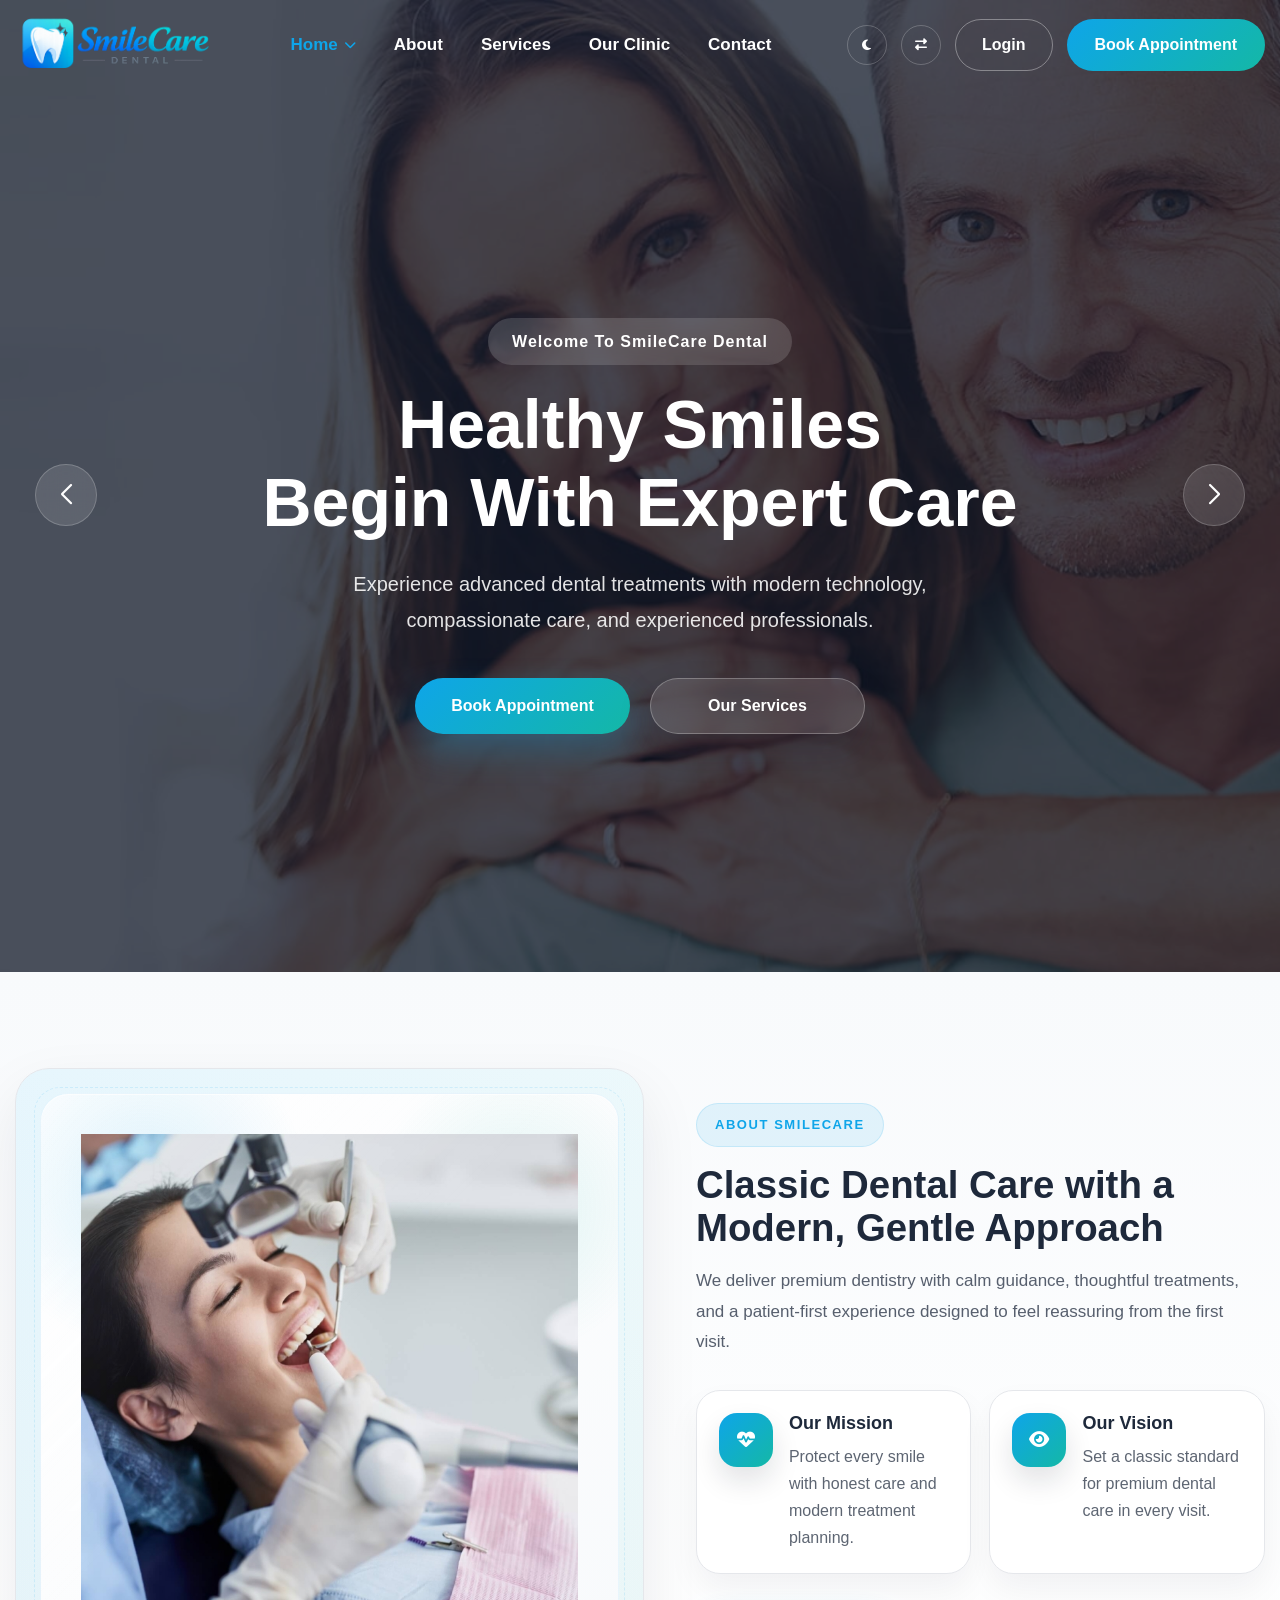
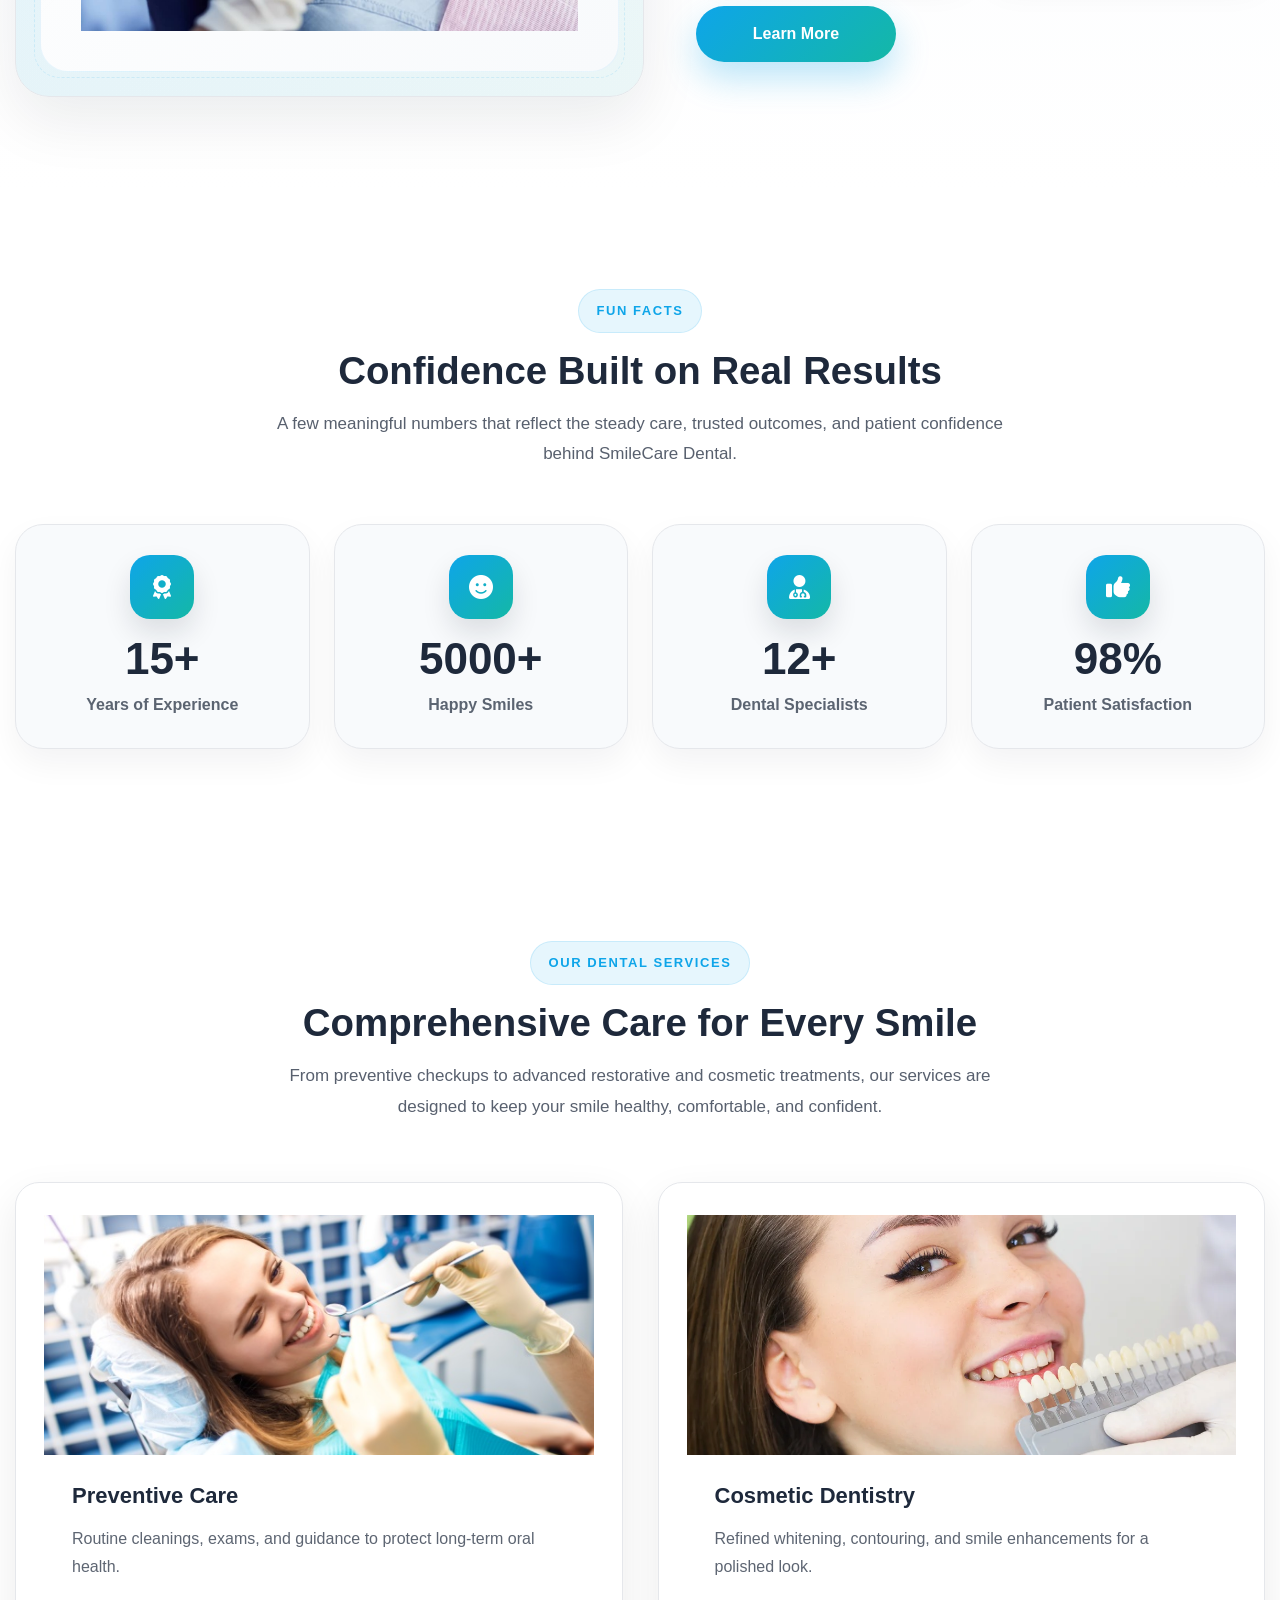
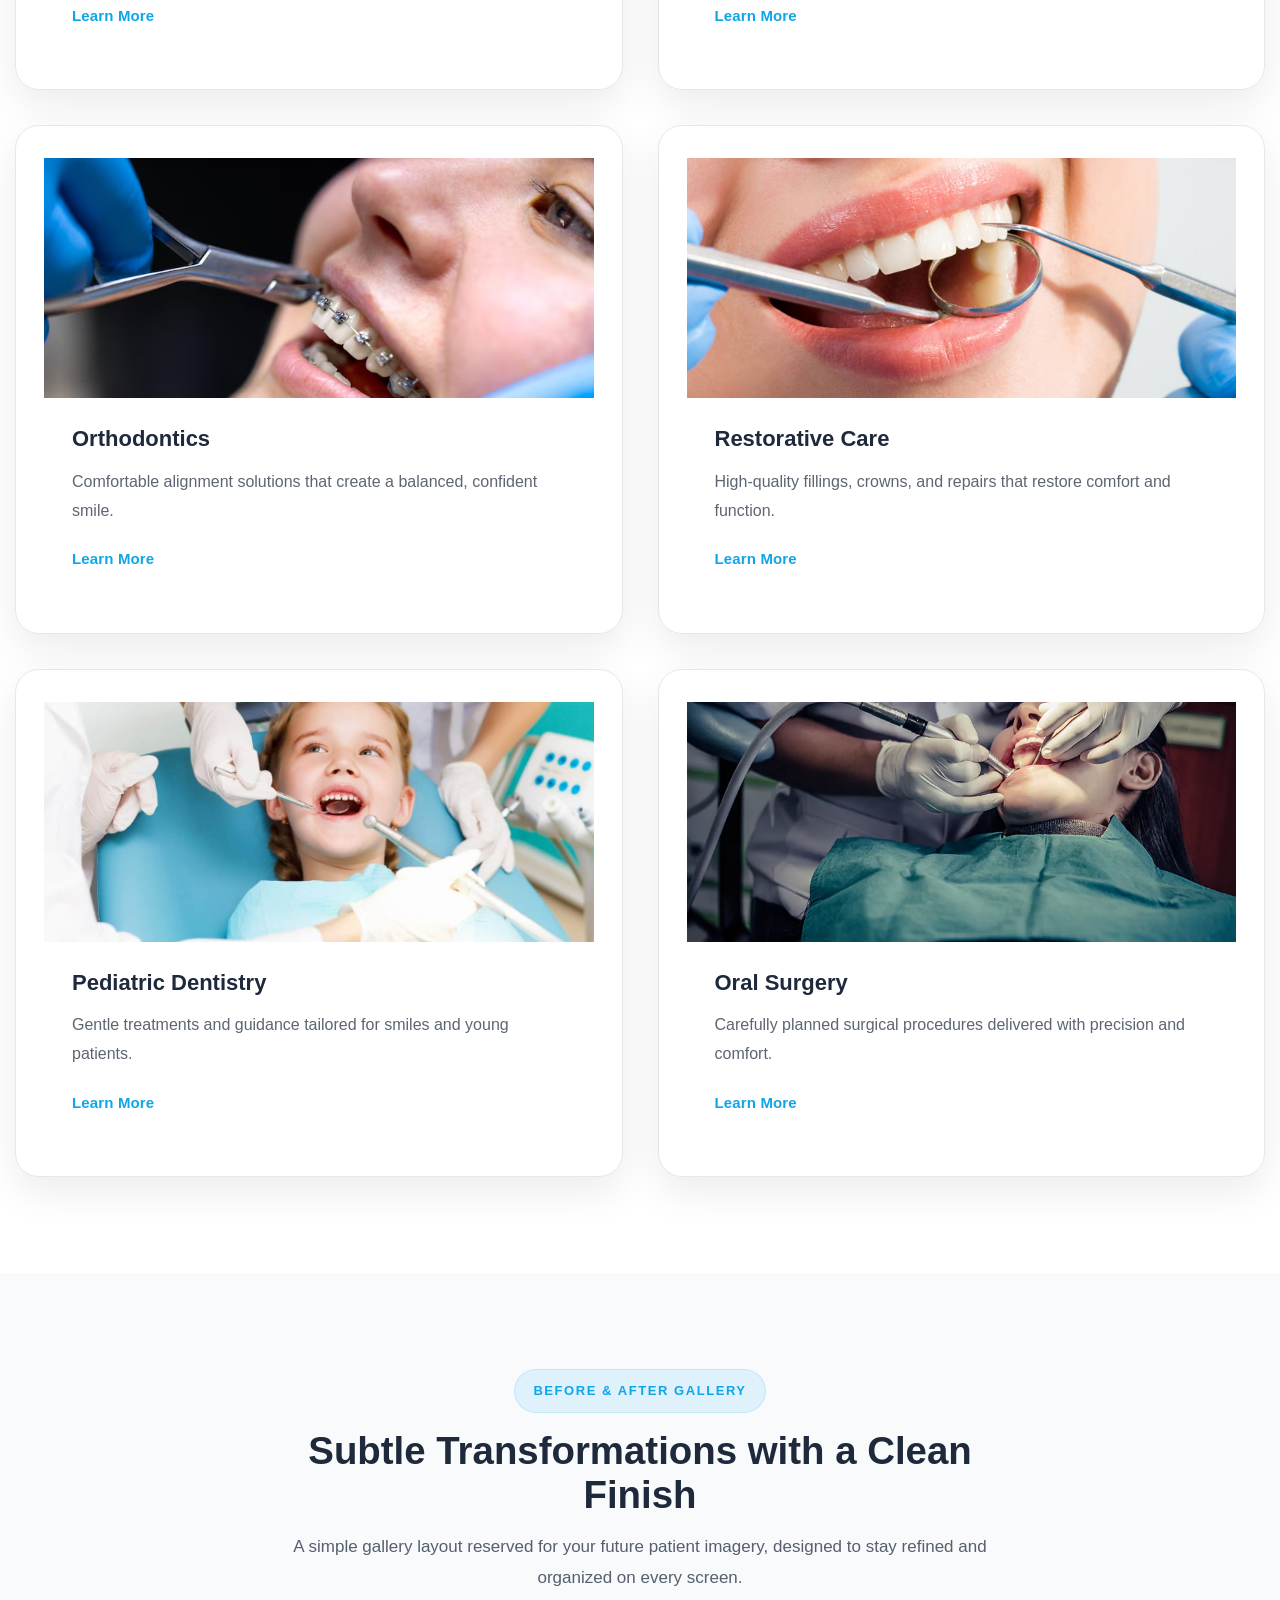
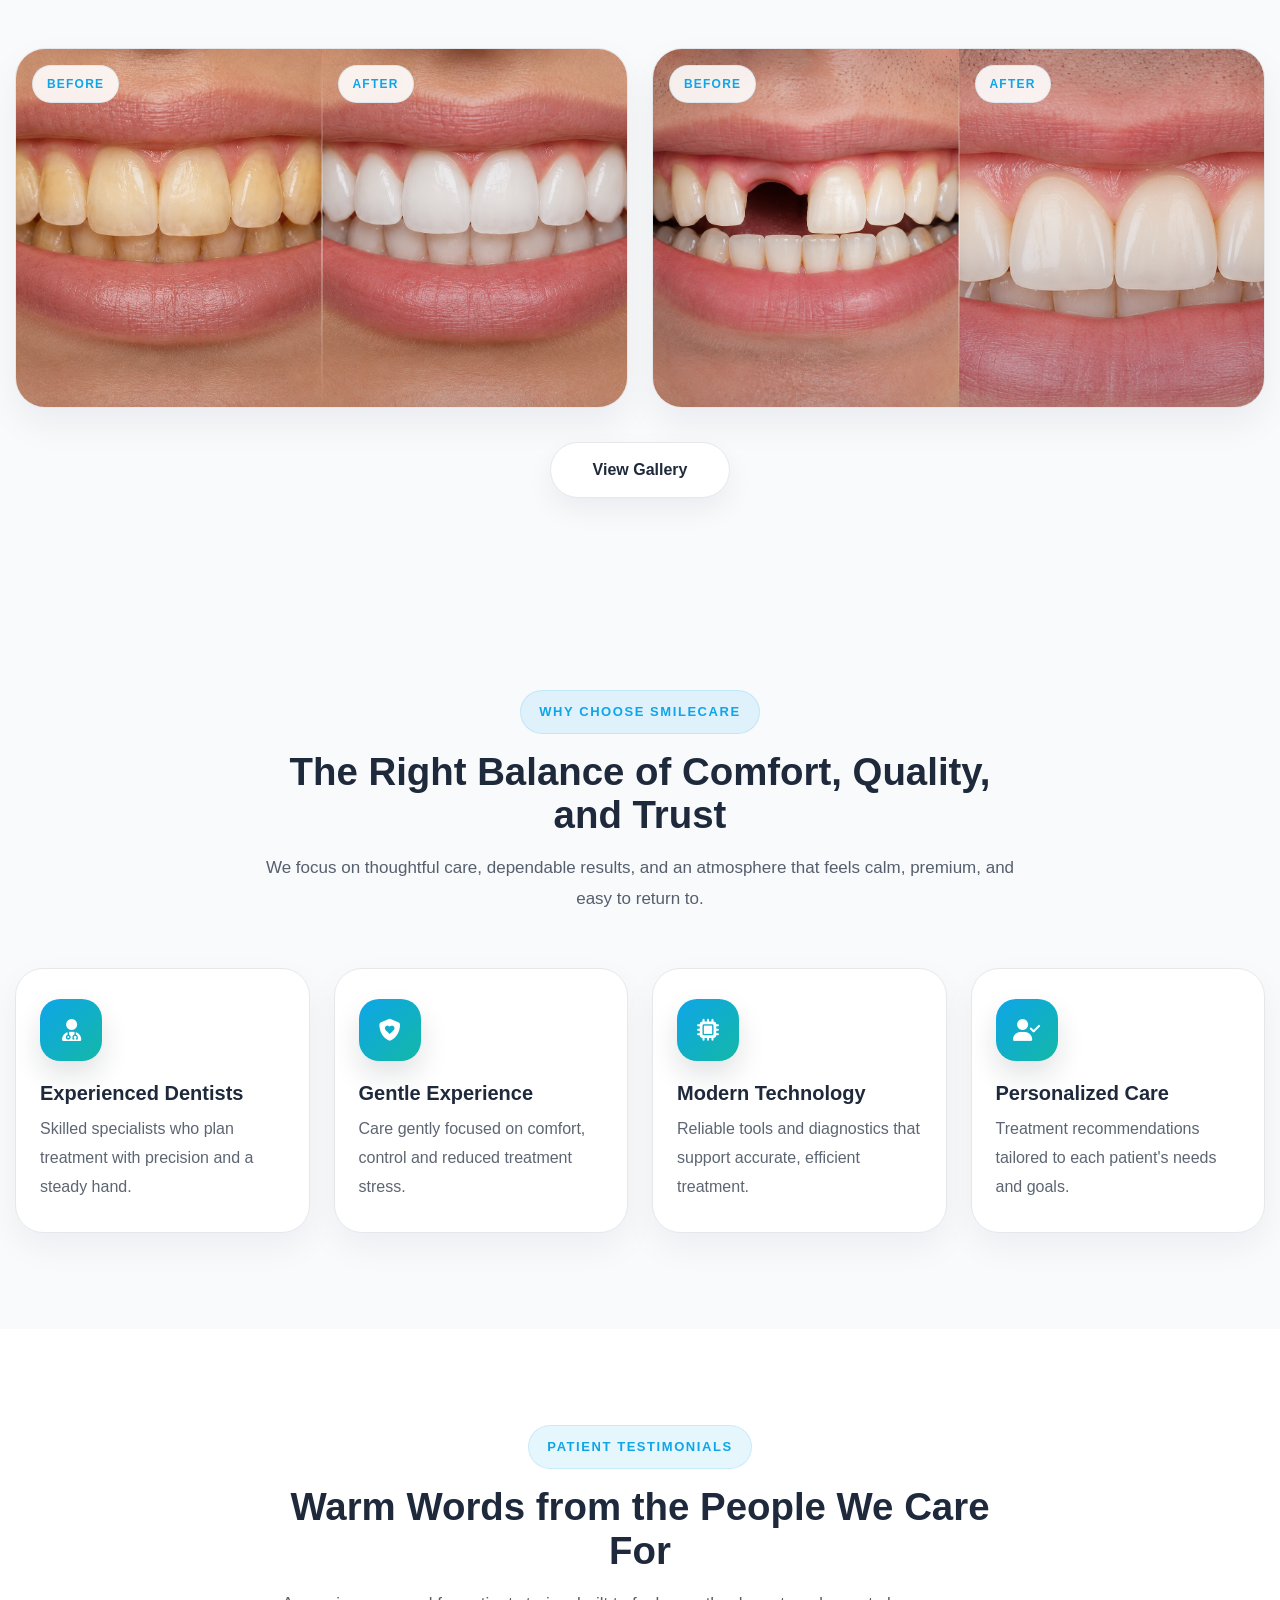
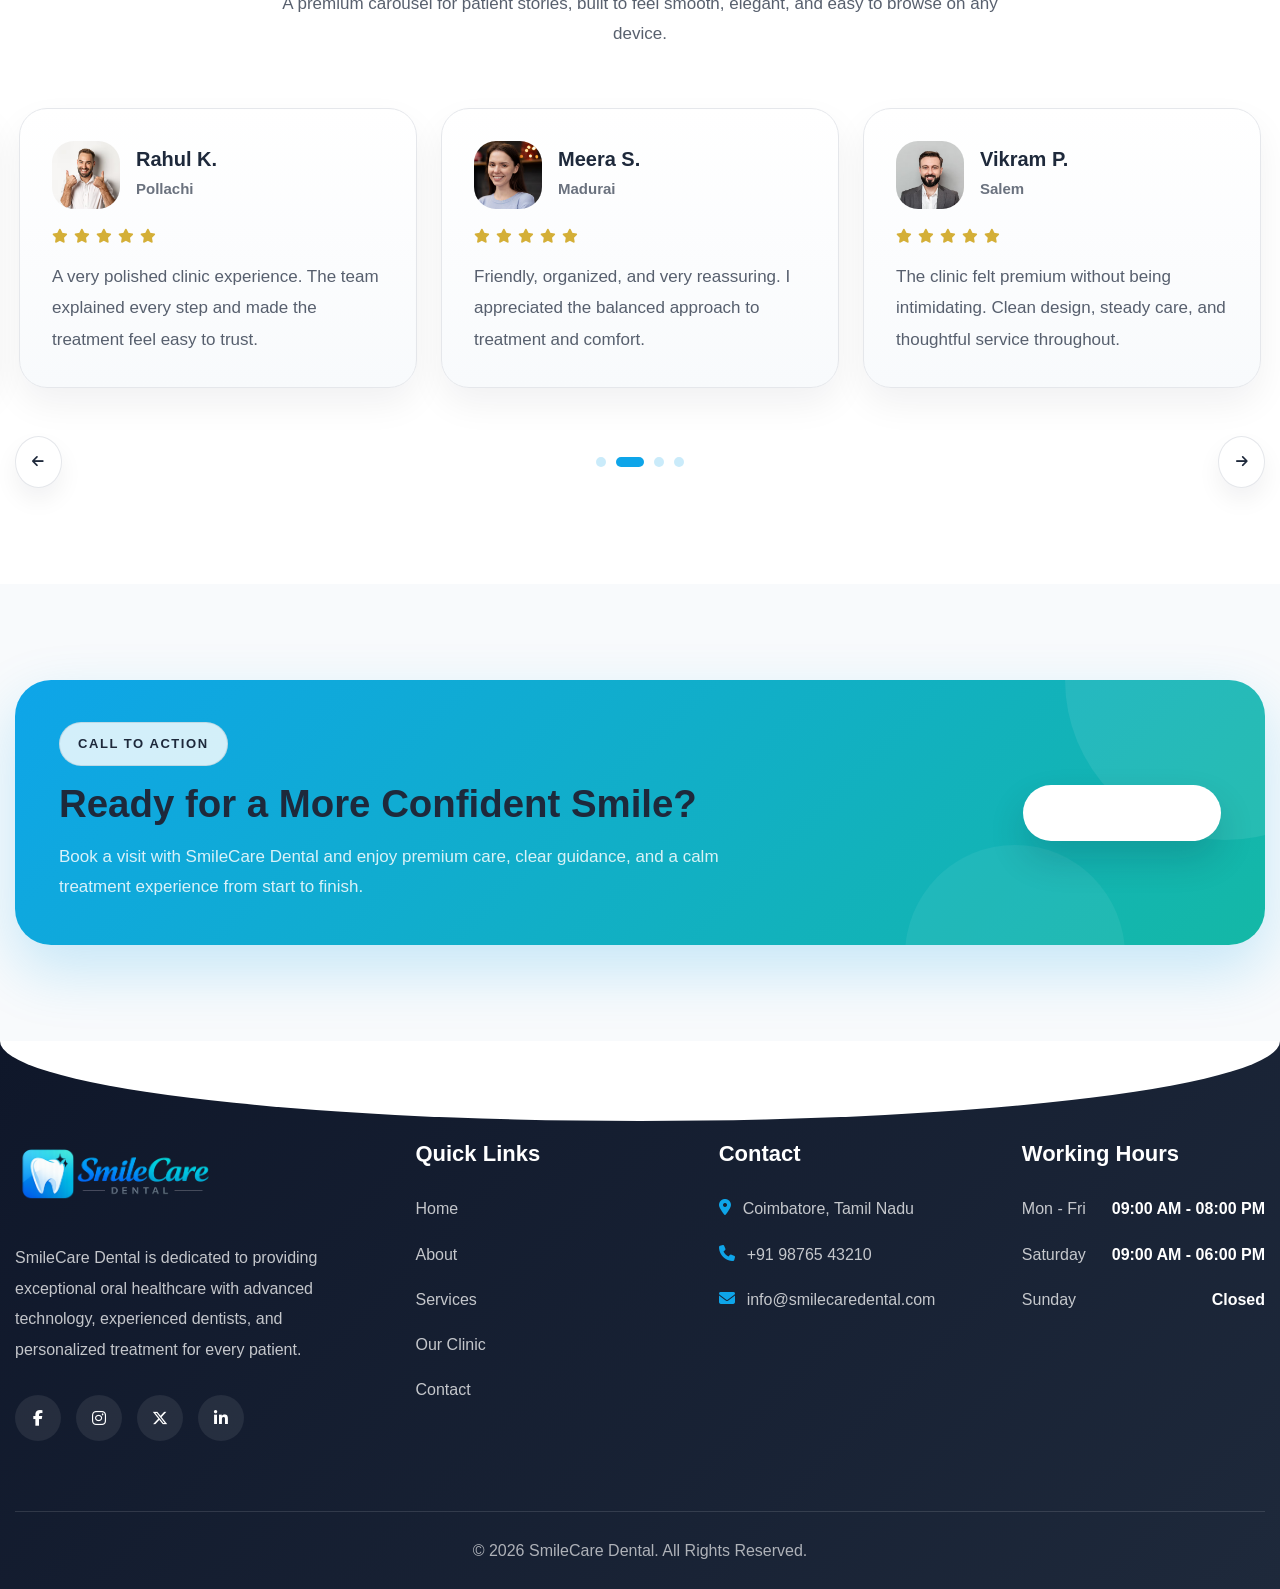
==== commit d1a69a4e: "Add files via upload" ====
--- a/index.html
+++ b/index.html
@@ -486,6 +486,83 @@
     </section>
 
     <!--==============================
+    Fun Facts
+===============================-->
+
+    <section class="home-section facts-section">
+
+        <div class="container">
+
+            <div class="section-header" data-aos="fade-up">
+
+                <span class="section-kicker">Fun Facts</span>
+
+                <h2>Confidence Built on Real Results</h2>
+
+                <p class="section-description">
+                    A few meaningful numbers that reflect the steady care, trusted outcomes, and patient confidence
+                    behind SmileCare Dental.
+                </p>
+
+            </div>
+
+            <div class="facts-grid">
+
+                <article class="fact-card" data-aos="fade-up">
+
+                    <div class="fact-icon">
+                        <i class="fa-solid fa-award"></i>
+                    </div>
+
+                    <strong class="fact-number" data-count="15" data-suffix="+">0</strong>
+
+                    <span class="fact-label">Years of Experience</span>
+
+                </article>
+
+                <article class="fact-card" data-aos="fade-up" data-aos-delay="100">
+
+                    <div class="fact-icon">
+                        <i class="fa-solid fa-face-smile"></i>
+                    </div>
+
+                    <strong class="fact-number" data-count="5000" data-suffix="+">0</strong>
+
+                    <span class="fact-label">Happy Smiles</span>
+
+                </article>
+
+                <article class="fact-card" data-aos="fade-up" data-aos-delay="200">
+
+                    <div class="fact-icon">
+                        <i class="fa-solid fa-user-doctor"></i>
+                    </div>
+
+                    <strong class="fact-number" data-count="12" data-suffix="+">0</strong>
+
+                    <span class="fact-label">Dental Specialists</span>
+
+                </article>
+
+                <article class="fact-card" data-aos="fade-up" data-aos-delay="300">
+
+                    <div class="fact-icon">
+                        <i class="fa-solid fa-thumbs-up"></i>
+                    </div>
+
+                    <strong class="fact-number" data-count="98" data-suffix="%">0</strong>
+
+                    <span class="fact-label">Patient Satisfaction</span>
+
+                </article>
+
+            </div>
+
+        </div>
+
+    </section>
+
+    <!--==============================
     Our Dental Services
 ===============================-->
 
@@ -756,83 +833,6 @@
 
     </section>
 
-    <!--==============================
-    Fun Facts
-===============================-->
-
-    <section class="home-section facts-section">
-
-        <div class="container">
-
-            <div class="section-header" data-aos="fade-up">
-
-                <span class="section-kicker">Fun Facts</span>
-
-                <h2>Confidence Built on Real Results</h2>
-
-                <p class="section-description">
-                    A few meaningful numbers that reflect the steady care, trusted outcomes, and patient confidence
-                    behind SmileCare Dental.
-                </p>
-
-            </div>
-
-            <div class="facts-grid">
-
-                <article class="fact-card" data-aos="fade-up">
-
-                    <div class="fact-icon">
-                        <i class="fa-solid fa-award"></i>
-                    </div>
-
-                    <strong class="fact-number" data-count="15" data-suffix="+">0</strong>
-
-                    <span class="fact-label">Years of Experience</span>
-
-                </article>
-
-                <article class="fact-card" data-aos="fade-up" data-aos-delay="100">
-
-                    <div class="fact-icon">
-                        <i class="fa-solid fa-face-smile"></i>
-                    </div>
-
-                    <strong class="fact-number" data-count="5000" data-suffix="+">0</strong>
-
-                    <span class="fact-label">Happy Smiles</span>
-
-                </article>
-
-                <article class="fact-card" data-aos="fade-up" data-aos-delay="200">
-
-                    <div class="fact-icon">
-                        <i class="fa-solid fa-user-doctor"></i>
-                    </div>
-
-                    <strong class="fact-number" data-count="12" data-suffix="+">0</strong>
-
-                    <span class="fact-label">Dental Specialists</span>
-
-                </article>
-
-                <article class="fact-card" data-aos="fade-up" data-aos-delay="300">
-
-                    <div class="fact-icon">
-                        <i class="fa-solid fa-thumbs-up"></i>
-                    </div>
-
-                    <strong class="fact-number" data-count="98" data-suffix="%">0</strong>
-
-                    <span class="fact-label">Patient Satisfaction</span>
-
-                </article>
-
-            </div>
-
-        </div>
-
-    </section>
-
 
     <!--==============================
     Patient Testimonials
--- a/css/style.css
+++ b/css/style.css
@@ -1761,6 +1761,13 @@
     color: var(--on-accent);
 }
 
+/* Ensure all blue CTA buttons keep white labels in light mode only. */
+body:not(.dark-mode) .appointment-btn,
+body:not(.dark-mode) .appointment-submit,
+body:not(.dark-mode) .home2-cta-btn {
+    color: var(--on-accent);
+}
+
 body:not(.dark-mode) .services-cta-buttons .secondary-btn,
 body:not(.dark-mode) .clinic-cta-btn .secondary-btn,
 body:not(.dark-mode) .services-cta .btn-secondary,
@@ -4882,10 +4889,30 @@
 
 body.home-2-page .header .menu-toggle {
     background: var(--surface);
+    border: 1px solid var(--border-color);
 }
 
 body.home-2-page .header .menu-toggle span {
     background: var(--surface-dark-2);
+}
+
+body.dark-mode.home-2-page .header .menu-toggle {
+    background: var(--surface-dark-2);
+    border: 1px solid var(--surface-border-light);
+}
+
+body.dark-mode.home-2-page .header .menu-toggle span {
+    background: var(--dark-text);
+}
+
+body.home-2-page .header .nav-item.dropdown>a.active,
+body.home-2-page .mobile-dropdown-btn.active {
+    color: var(--primary-1);
+}
+
+body.dark-mode.home-2-page .header .nav-item.dropdown>a.active,
+body.dark-mode.home-2-page .mobile-dropdown-btn.active {
+    color: var(--primary-1);
 }
 
 body.home-2-page .home2-section {
@@ -5970,6 +5997,70 @@
 
 }
 
+@media (min-width: 992px) and (max-width: 1199px) {
+
+    body.home-2-page .home2-clinic {
+        padding: 76px 0;
+    }
+
+    body.home-2-page .home2-clinic-layout {
+        grid-template-columns: minmax(0, 1.16fr) minmax(300px, .84fr);
+        gap: 18px;
+        align-items: stretch;
+    }
+
+    body.home-2-page .home2-clinic-gallery {
+        grid-template-columns: minmax(0, 1.08fr) minmax(0, .92fr);
+        gap: 18px;
+    }
+
+    body.home-2-page .home2-clinic-side {
+        grid-template-columns: 1fr;
+        grid-template-rows: repeat(2, minmax(0, 1fr));
+        gap: 18px;
+    }
+
+    body.home-2-page .home2-image-placeholder--clinic-large {
+        min-height: 380px;
+    }
+
+    body.home-2-page .home2-image-placeholder--clinic-small {
+        min-height: 180px;
+    }
+
+    body.home-2-page .home2-clinic-copy {
+        padding: 22px 22px;
+        gap: 12px;
+    }
+
+    body.home-2-page .home2-clinic-copy h3 {
+        font-size: 22px;
+        line-height: 1.24;
+    }
+
+    body.home-2-page .home2-clinic-copy p {
+        font-size: 15px;
+        line-height: 1.62;
+    }
+
+    body.home-2-page .home2-clinic-features {
+        gap: 10px;
+    }
+
+    body.home-2-page .home2-clinic-feature {
+        padding: 11px 12px;
+        gap: 10px;
+    }
+
+    body.home-2-page .home2-clinic-feature strong {
+        width: 36px;
+        height: 36px;
+        border-radius: 12px;
+        font-size: 13px;
+    }
+
+}
+
 @media (max-width: 991px) {
 
     body.home-2-page .home2-section {
@@ -5977,7 +6068,7 @@
     }
 
     body.home-2-page .home2-hero {
-        padding-top: 132px;
+        padding-top: 148px;
     }
 
     body.home-2-page .home2-hero-copy h1 {
@@ -6009,7 +6100,7 @@
     }
 
     body.home-2-page .home2-hero {
-        padding-top: 118px;
+        padding-top: 164px;
     }
 
     body.home-2-page .home2-hero-grid {
@@ -7061,6 +7152,16 @@
         grid-template-columns: repeat(2, 1fr);
     }
 
+    .gallery-item:nth-child(2),
+    .gallery-item:nth-child(3),
+    .gallery-item:nth-child(4),
+    .gallery-item:nth-child(6),
+    .gallery-item:nth-child(7),
+    .gallery-item:nth-child(8) {
+        grid-column: auto;
+        grid-row: auto;
+    }
+
     .gallery-large,
     .gallery-wide {
         grid-column: span 2;
@@ -7072,6 +7173,16 @@
 
     .gallery-grid {
         grid-template-columns: 1fr;
+    }
+
+    .gallery-item:nth-child(2),
+    .gallery-item:nth-child(3),
+    .gallery-item:nth-child(4),
+    .gallery-item:nth-child(6),
+    .gallery-item:nth-child(7),
+    .gallery-item:nth-child(8) {
+        grid-column: auto;
+        grid-row: auto;
     }
 
     .gallery-large,
@@ -7347,6 +7458,16 @@
     display: block;
 }
 
+body:not(.dark-mode) .cta-content .section-kicker,
+body:not(.dark-mode) .about-cta-content .section-kicker,
+body:not(.dark-mode) .services-cta-content .section-kicker,
+body:not(.dark-mode) .clinic-cta-content .section-kicker,
+body:not(.dark-mode) .home2-cta-content .section-kicker {
+    background: rgba(255, 255, 255, .82);
+    border-color: rgba(15, 23, 42, .10);
+    color: var(--black);
+}
+
 @media(max-width:991px) {
 
     .about-cta-wrapper {
@@ -7528,7 +7649,7 @@
     display: block;
 }
 
-.facility-content > span {
+.facility-content>span {
     display: inline-block;
     color: var(--primary-1);
     font-weight: 700;
@@ -7791,6 +7912,16 @@
     color: var(--on-accent);
     margin: 0;
     font-size: 20px;
+}
+
+body:not(.dark-mode) .comfort-content .section-kicker {
+    background: rgba(255, 255, 255, .84);
+    border-color: rgba(255, 255, 255, .28);
+    color: var(--black);
+}
+
+body:not(.dark-mode) .comfort-box i {
+    color: var(--white);
 }
 
 @media(max-width:991px) {
@@ -8568,11 +8699,25 @@
     gap: 12px;
 }
 
-body.service-detail-page .nav-menu,
-body.service-detail-page .menu-toggle,
-body.service-detail-page .login-btn,
-body.service-detail-page .appointment-btn {
-    display: none;
+@media (min-width: 992px) {
+
+    body.service-detail-page .navbar {
+        display: grid;
+        grid-template-columns: auto minmax(0, 1fr) auto;
+        align-items: center;
+        column-gap: 28px;
+    }
+
+    body.service-detail-page .nav-menu {
+        justify-self: center;
+        width: max-content;
+    }
+
+    body.service-detail-page .nav-right {
+        margin-left: 0;
+        justify-self: end;
+    }
+
 }
 
 body.service-detail-page .nav-icon-btn {
@@ -8902,6 +9047,12 @@
     box-shadow: 0 24px 60px rgba(var(--overlay-rgb), .28);
 }
 
+body:not(.dark-mode).home-2-page .home2-floating-icon,
+body:not(.dark-mode).home-2-page .home2-floating-icon i,
+body:not(.dark-mode).service-detail-page .service-overview-list i {
+    color: var(--primary-2);
+}
+
 body.dark-mode.service-detail-page .service-overview-media .experience-box {
     box-shadow: 0 20px 50px rgba(var(--overlay-rgb), .24);
 }
@@ -9011,7 +9162,7 @@
     RESPONSIVE SAFETY NET
 ==================================*/
 
-body :where(.about-grid, .about-feature-grid, .services-grid, .choose-grid, .facts-grid, .gallery-section .gallery-split-grid, .gallery-section .gallery-split-card, .contact-info-grid, .form-row, .our-story-wrapper, .story-info, .clinic-intro-wrapper, .clinic-features, .team-grid, .values-grid, .achievement-grid, .gallery-grid, .awards-grid, .home2-hero-grid, .home2-process-grid, .home2-treatment-grid, .home2-clinic-side, .home2-blog-grid, .appointment-layout, .appointment-highlights, .service-overview-grid, .service-overview-actions, .service-faq-accordion) > * {
+body :where(.about-grid, .about-feature-grid, .services-grid, .choose-grid, .facts-grid, .gallery-section .gallery-split-grid, .gallery-section .gallery-split-card, .contact-info-grid, .form-row, .our-story-wrapper, .story-info, .clinic-intro-wrapper, .clinic-features, .team-grid, .values-grid, .achievement-grid, .gallery-grid, .awards-grid, .home2-hero-grid, .home2-process-grid, .home2-treatment-grid, .home2-clinic-side, .home2-blog-grid, .appointment-layout, .appointment-highlights, .service-overview-grid, .service-overview-actions, .service-faq-accordion)>* {
     min-width: 0;
 }
 
@@ -9069,8 +9220,391 @@
     }
 
 }
-
-
-
-
-
+
+/****************************BUgs*****************************/
+
+.service-card {
+    overflow: hidden;
+    background: #fff;
+    border-radius: 24px;
+    box-shadow: 0 15px 40px rgba(0, 0, 0, .08);
+    transition: .4s;
+}
+
+.service-card:hover {
+    transform: translateY(-10px);
+}
+
+.service-image {
+    height: 240px;
+    overflow: hidden;
+}
+
+.service-image img {
+    width: 100%;
+    height: 100%;
+    object-fit: cover;
+    transition: .5s;
+    display: block;
+}
+
+.service-card:hover .service-image img {
+    transform: scale(1.08);
+}
+
+.service-content {
+    padding: 28px;
+}
+
+.service-content h3 {
+    margin-bottom: 15px;
+}
+
+.service-content p {
+    margin-bottom: 20px;
+    line-height: 1.8;
+}
+
+.service-link {
+    display: inline-flex;
+    align-items: center;
+    gap: 8px;
+    font-weight: 600;
+}
+
+
+/*==================================
+    GALLERY OVERLAY
+==================================*/
+
+.gallery-overlay {
+    position: absolute;
+    inset: 0;
+    display: flex;
+    align-items: flex-end;
+    padding: 34px;
+    background: linear-gradient(to top,
+            rgba(0, 0, 0, .82) 0%,
+            rgba(0, 0, 0, .52) 35%,
+            rgba(0, 0, 0, .18) 60%,
+            rgba(0, 0, 0, 0) 100%);
+    transition: .35s ease;
+}
+
+.gallery-overlay h4 {
+    color: #fff !important;
+    font-size: 1rem;
+    font-weight: 800;
+    margin: 0;
+    text-shadow:
+        0 2px 8px rgba(0, 0, 0, .8),
+        0 4px 20px rgba(0, 0, 0, .9);
+}
+
+
+
+
+/* Facebook */
+
+.auth-social-btn.facebook i {
+    color: #1877F2 !important;
+}
+
+.auth-social-btn.facebook:hover {
+    background: #1877F2 !important;
+    border-color: #1877F2 !important;
+    transform: translateY(-6px);
+    box-shadow: 0 18px 35px rgba(24, 119, 242, .35) !important;
+}
+
+.auth-social-btn.facebook:hover i {
+    color: #fff !important;
+}
+
+/* Apple */
+
+.auth-social-btn.apple i {
+    color: #000000 !important;
+}
+
+.auth-social-btn.apple:hover {
+    background: #000000 !important;
+    border-color: #000000 !important;
+    transform: translateY(-6px);
+    box-shadow: 0 18px 35px rgba(0, 0, 0, .30) !important;
+}
+
+.auth-social-btn.apple:hover i {
+    color: #ffffff !important;
+}
+
+/* X (Twitter) */
+
+.auth-social-btn.x i {
+    color: #000000 !important;
+}
+
+.auth-social-btn.x:hover {
+    background: #000000 !important;
+    border-color: #000000 !important;
+    transform: translateY(-6px);
+    box-shadow: 0 18px 35px rgba(0, 0, 0, .30) !important;
+}
+
+.auth-social-btn.x:hover i {
+    color: #ffffff !important;
+}
+
+/* Google */
+
+.auth-social-btn.google:hover {
+    transform: translateY(-6px);
+    border-color: #4285F4 !important;
+    box-shadow: 0 18px 35px rgba(66, 133, 244, .30) !important;
+}
+
+/* Dark Mode */
+
+body.dark-mode .auth-social-btn {
+    background: #1E293B !important;
+    border-color: #334155 !important;
+}
+
+body.dark-mode .auth-social-btn.facebook i {
+    color: #1877F2 !important;
+}
+
+body.dark-mode .auth-social-btn.apple i,
+body.dark-mode .auth-social-btn.x i {
+    color: #FFFFFF !important;
+}
+
+
+/*==================================================
+    MOBILE SIDEBAR - HOME MENU CONTRAST FIX
+==================================================*/
+
+@media (max-width:991px) {
+
+    .mobile-menu .mobile-nav>li>a,
+    .mobile-menu .mobile-nav>li>.mobile-dropdown-btn {
+        color: var(--black) !important;
+        opacity: 1 !important;
+    }
+
+    .mobile-menu .mobile-nav>li>a:hover,
+    .mobile-menu .mobile-nav>li>.mobile-dropdown-btn:hover {
+        color: var(--primary-1) !important;
+    }
+
+    .mobile-menu .mobile-nav>li>a.active,
+    .mobile-menu .mobile-nav>li>.mobile-dropdown-btn.active,
+    .mobile-menu .mobile-nav>li.mobile-dropdown.active>.mobile-dropdown-btn {
+        color: var(--primary-1) !important;
+        font-weight: 700 !important;
+    }
+
+    .mobile-menu .mobile-dropdown-btn i {
+        color: inherit !important;
+    }
+}
+
+/* Dark Mode */
+body.dark-mode .mobile-menu .mobile-nav>li>a,
+body.dark-mode .mobile-menu .mobile-nav>li>.mobile-dropdown-btn {
+    color: var(--dark-text) !important;
+}
+
+body.dark-mode .mobile-menu .mobile-nav>li>a.active,
+body.dark-mode .mobile-menu .mobile-nav>li>.mobile-dropdown-btn.active,
+body.dark-mode .mobile-menu .mobile-nav>li.mobile-dropdown.active>.mobile-dropdown-btn {
+    color: var(--primary-1) !important;
+}
+
+/*==================================================
+    iPad Mini - Center Last Facility Card
+==================================================*/
+
+@media only screen and (min-width: 768px) and (max-width: 820px) {
+
+    .facility-highlights {
+        display: grid !important;
+        grid-template-columns: repeat(2, minmax(0, 1fr)) !important;
+        gap: 16px !important;
+    }
+
+    .facility-highlights .facility-highlight:nth-child(3) {
+        grid-column: 1 / -1 !important;
+        justify-self: center !important;
+        width: min(100%, 320px) !important;
+        max-width: 320px !important;
+    }
+
+}
+
+/*========================================
+   MOBILE HERO TOP SPACING - STRONG OVERRIDE
+=========================================*/
+
+@media only screen and (max-width: 767px) {
+
+    body.home-2-page .home2-hero {
+        padding-top: 115px !important;
+    }
+
+    body.home-2-page .home2-hero .container {
+        padding-top: 0 !important;
+    }
+
+}
+
+/*========================================
+    HOME 2 HERO TOP SPACING
+    iPad Pro / Tablets
+=========================================*/
+
+@media only screen and (min-width: 768px) and (max-width: 1199px) {
+
+    body.home-2-page .home2-hero {
+        padding-top: 135px !important;
+    }
+
+    body.home-2-page .home2-hero .container {
+        padding-top: 0 !important;
+    }
+
+}
+
+
+/*==================================================
+    HOME 2 BLOG - CENTER LAST CARD
+    iPad Mini / iPad Air / iPad Pro
+==================================================*/
+
+@media only screen and (min-width:768px) and (max-width:1199px) {
+
+    .home2-blog-grid {
+        display: grid !important;
+        grid-template-columns: repeat(2, minmax(0, 1fr)) !important;
+        gap: 30px !important;
+    }
+
+    .home2-blog-grid .home2-blog-card:last-child {
+        grid-column: 1 / -1 !important;
+        justify-self: center !important;
+        width: 100% !important;
+        max-width: 480px !important;
+    }
+
+}
+
+
+/*==================================================
+    GLOBAL PRIMARY BUTTON TEXT - WHITE
+    STRONG OVERRIDE
+==================================================*/
+
+.appointment-btn,
+.mobile-book,
+.auth-submit,
+.btn-primary,
+.hero-btns .btn-primary,
+.home2-hero-actions .btn-primary,
+.home2-btn-primary,
+.primary-btn,
+.primary-button,
+.gradient-btn,
+.cta-btn,
+.book-btn,
+.submit-btn,
+a[class*="btn-primary"],
+button[class*="btn-primary"] {
+    color: #FFFFFF !important;
+}
+
+.appointment-btn *,
+.mobile-book *,
+.auth-submit *,
+.btn-primary *,
+.hero-btns .btn-primary *,
+.home2-hero-actions .btn-primary *,
+.home2-btn-primary *,
+.primary-btn *,
+.primary-button *,
+.gradient-btn *,
+.cta-btn *,
+.book-btn *,
+.submit-btn * {
+    color: #FFFFFF !important;
+}
+
+.appointment-btn:hover,
+.mobile-book:hover,
+.auth-submit:hover,
+.btn-primary:hover,
+.hero-btns .btn-primary:hover,
+.home2-hero-actions .btn-primary:hover,
+.home2-btn-primary:hover,
+.primary-btn:hover,
+.primary-button:hover,
+.gradient-btn:hover,
+.cta-btn:hover,
+.book-btn:hover,
+.submit-btn:hover {
+    color: #FFFFFF !important;
+}
+
+.appointment-btn:hover *,
+.mobile-book:hover *,
+.auth-submit:hover *,
+.btn-primary:hover *,
+.hero-btns .btn-primary:hover *,
+.home2-hero-actions .btn-primary:hover *,
+.home2-btn-primary:hover *,
+.primary-btn:hover *,
+.primary-button:hover *,
+.gradient-btn:hover *,
+.cta-btn:hover *,
+.book-btn:hover *,
+.submit-btn:hover * {
+    color: #FFFFFF !important;
+}
+
+/*==================================
+    ABOUT PAGE TIMELINE YEAR
+==================================*/
+
+.timeline-year,
+.timeline-content .timeline-year,
+.timeline-item .timeline-year {
+    color: #FFFFFF !important;
+}
+
+.timeline-year *,
+.timeline-content .timeline-year *,
+.timeline-item .timeline-year * {
+    color: #FFFFFF !important;
+}
+
+
+/*==================================
+    FORCE WHITE ICONS (LIGHT MODE)
+==================================*/
+
+body:not(.dark-mode) .floating-box i,
+body:not(.dark-mode) .why-item i,
+body:not(.dark-mode) .clinic-feature i,
+body:not(.dark-mode) .technology-item i,
+body:not(.dark-mode) .clinic-badge i,
+body:not(.dark-mode).service-detail-page .floating-box,
+body:not(.dark-mode).service-detail-page .floating-box h4,
+body:not(.dark-mode).service-detail-page .floating-box span,
+body:not(.dark-mode) .process-number,
+body:not(.dark-mode) .process-number *,
+body:not(.dark-mode) .floating-box i::before,
+body:not(.dark-mode) .why-item i::before,
+body:not(.dark-mode) .clinic-feature i::before,
+body:not(.dark-mode) .technology-item i::before,
+body:not(.dark-mode) .clinic-badge i::before {
+    color: #FFFFFF !important;
+}
